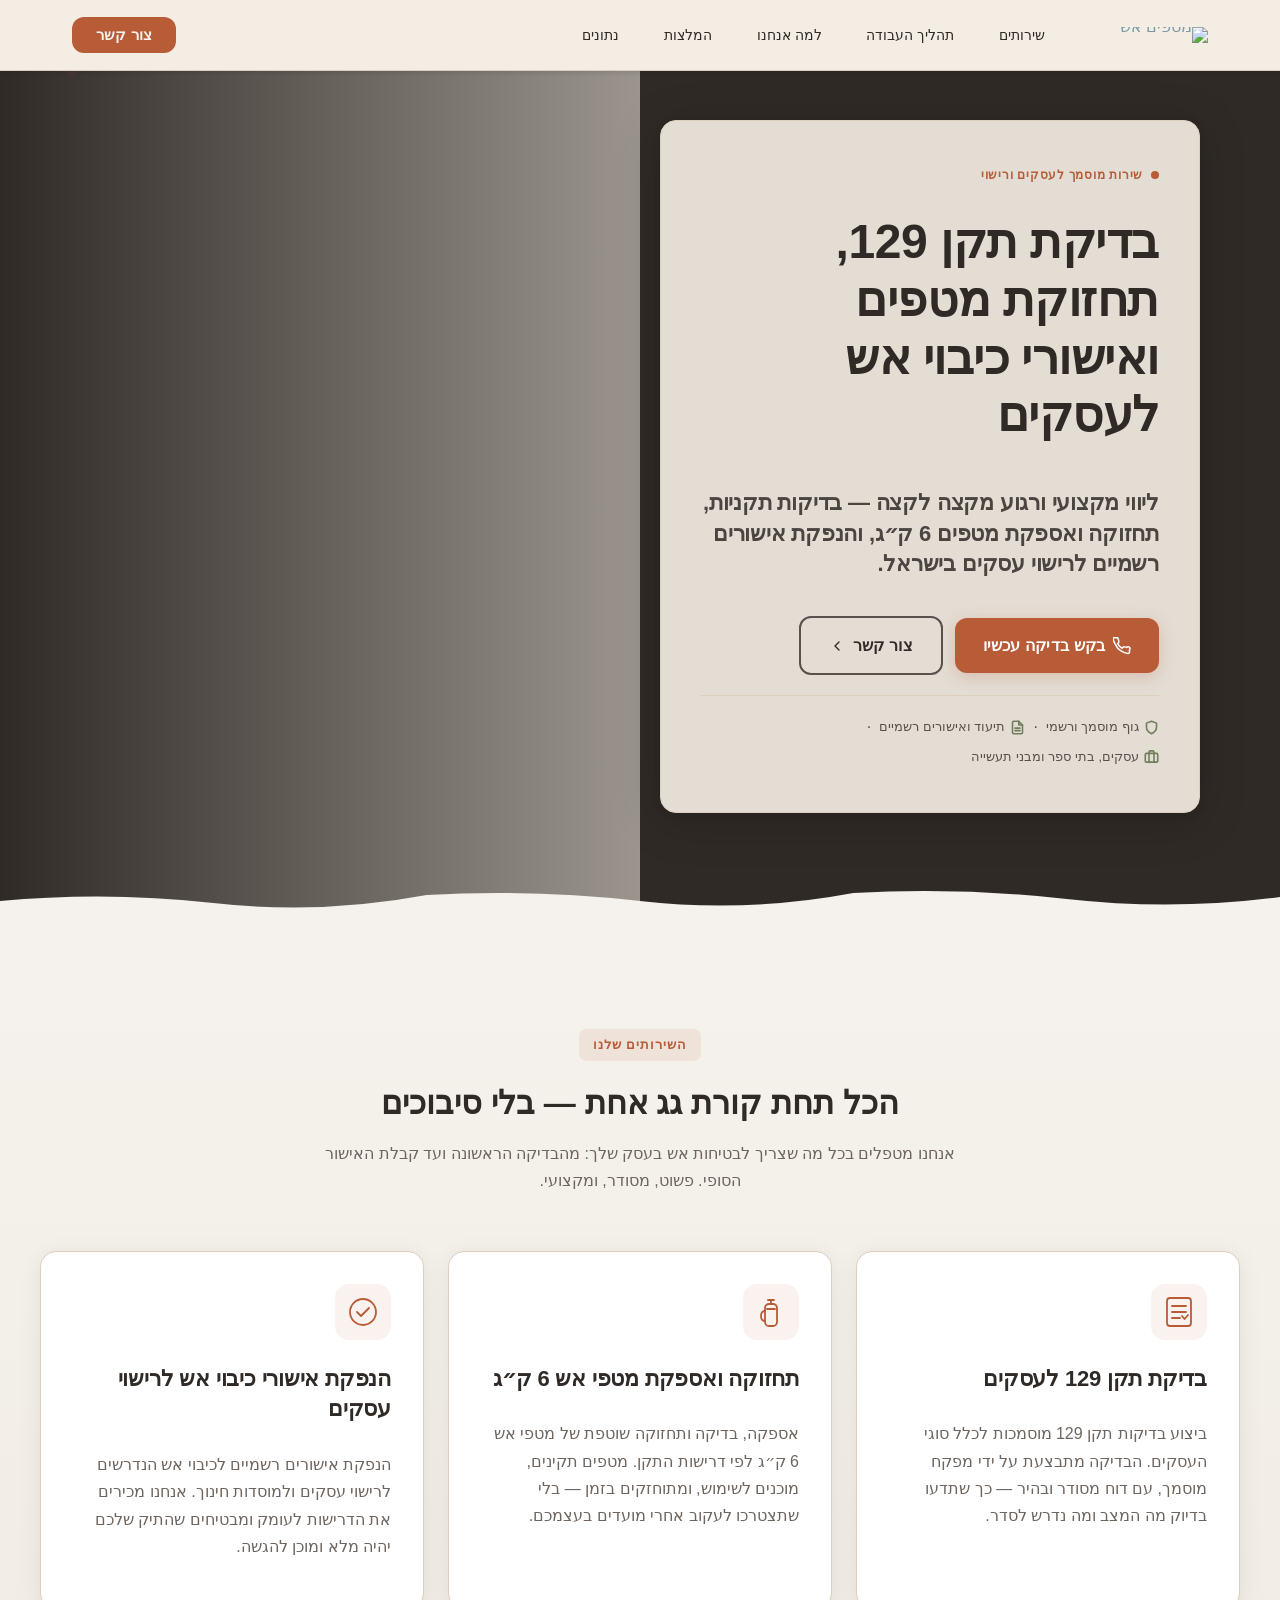
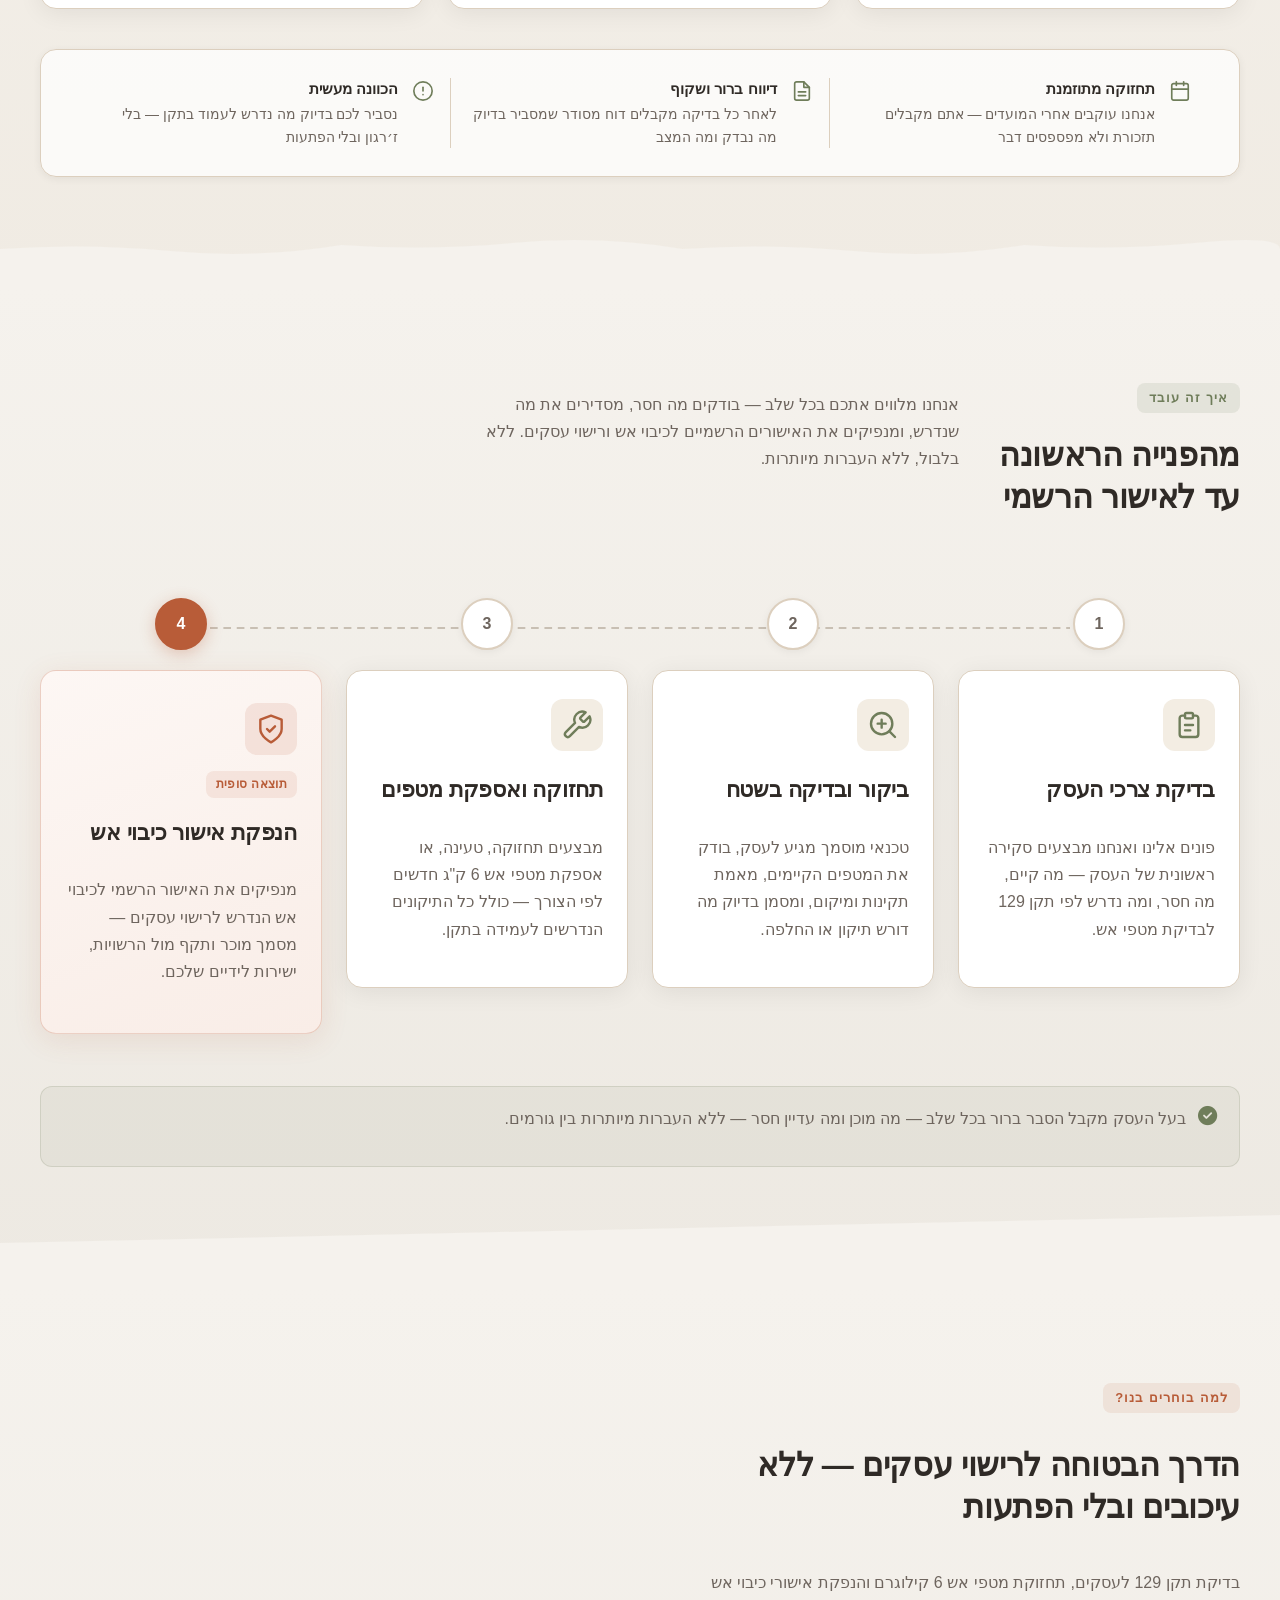
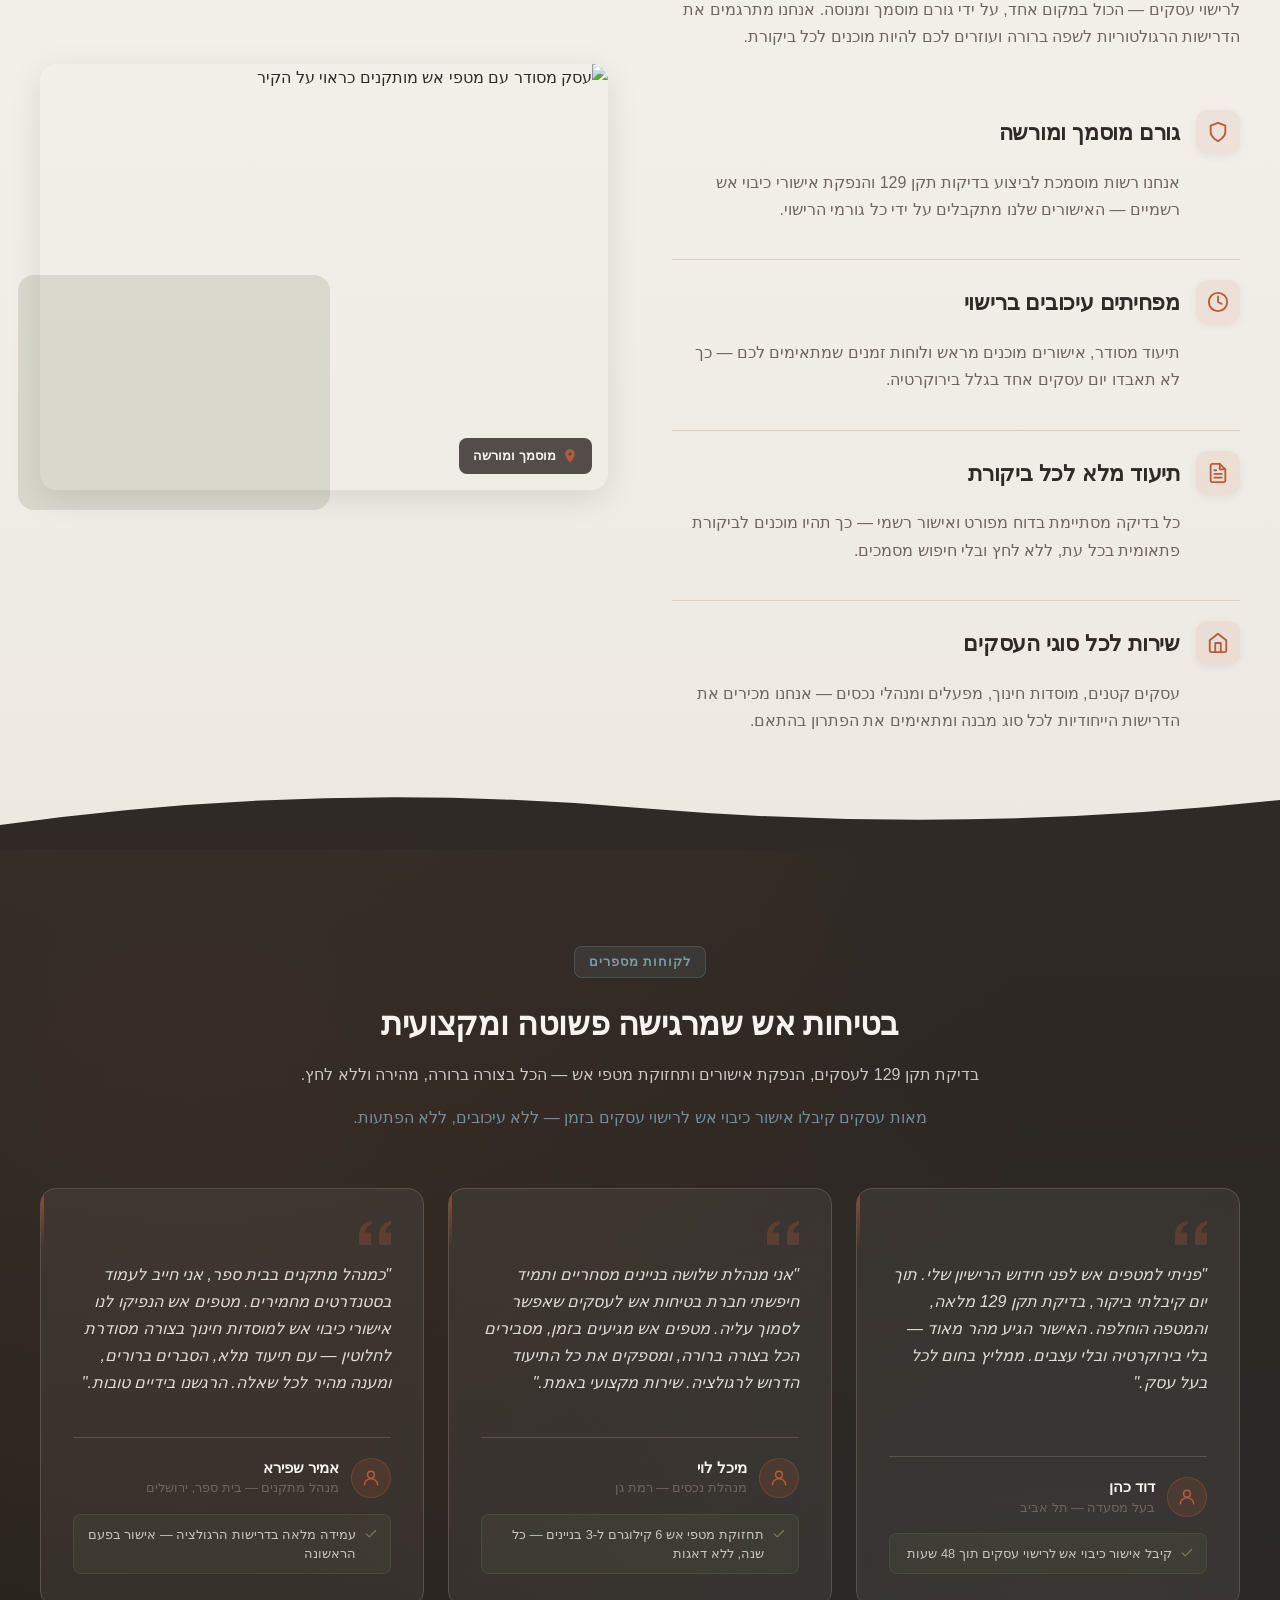
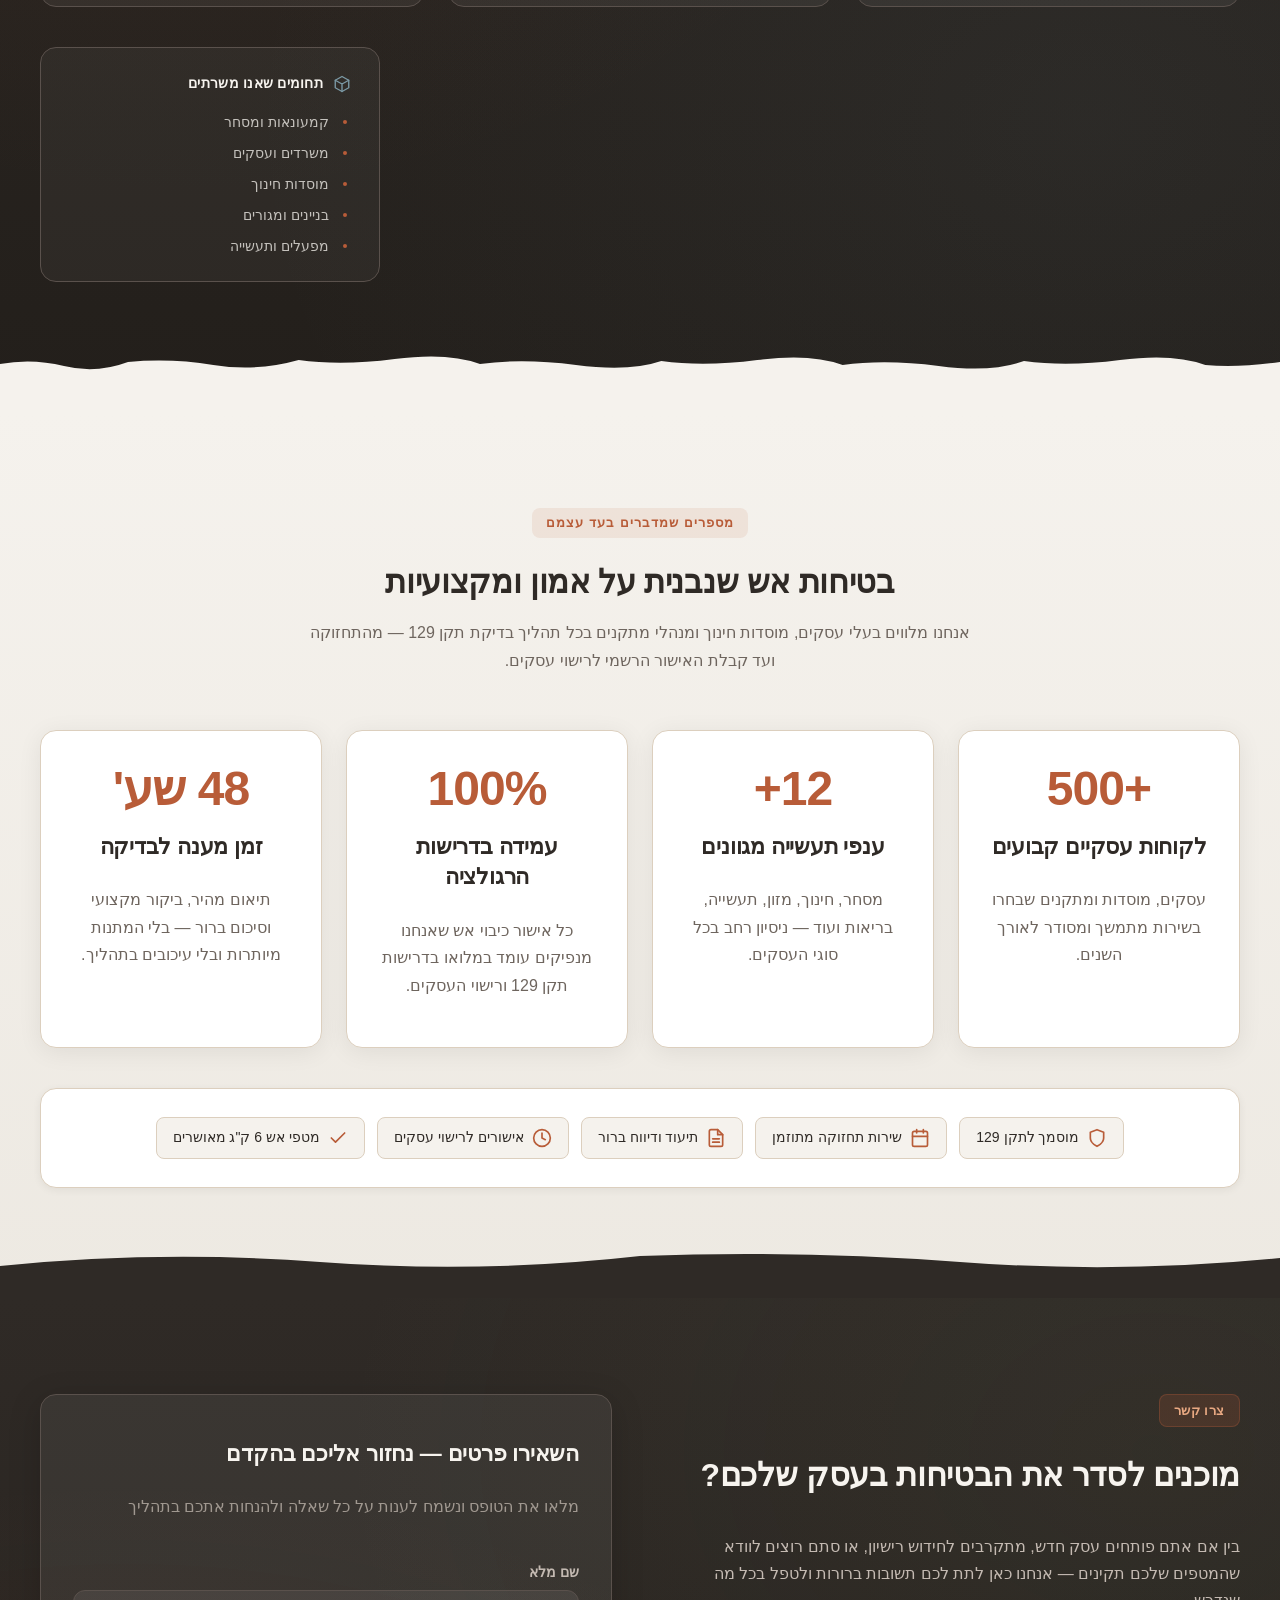
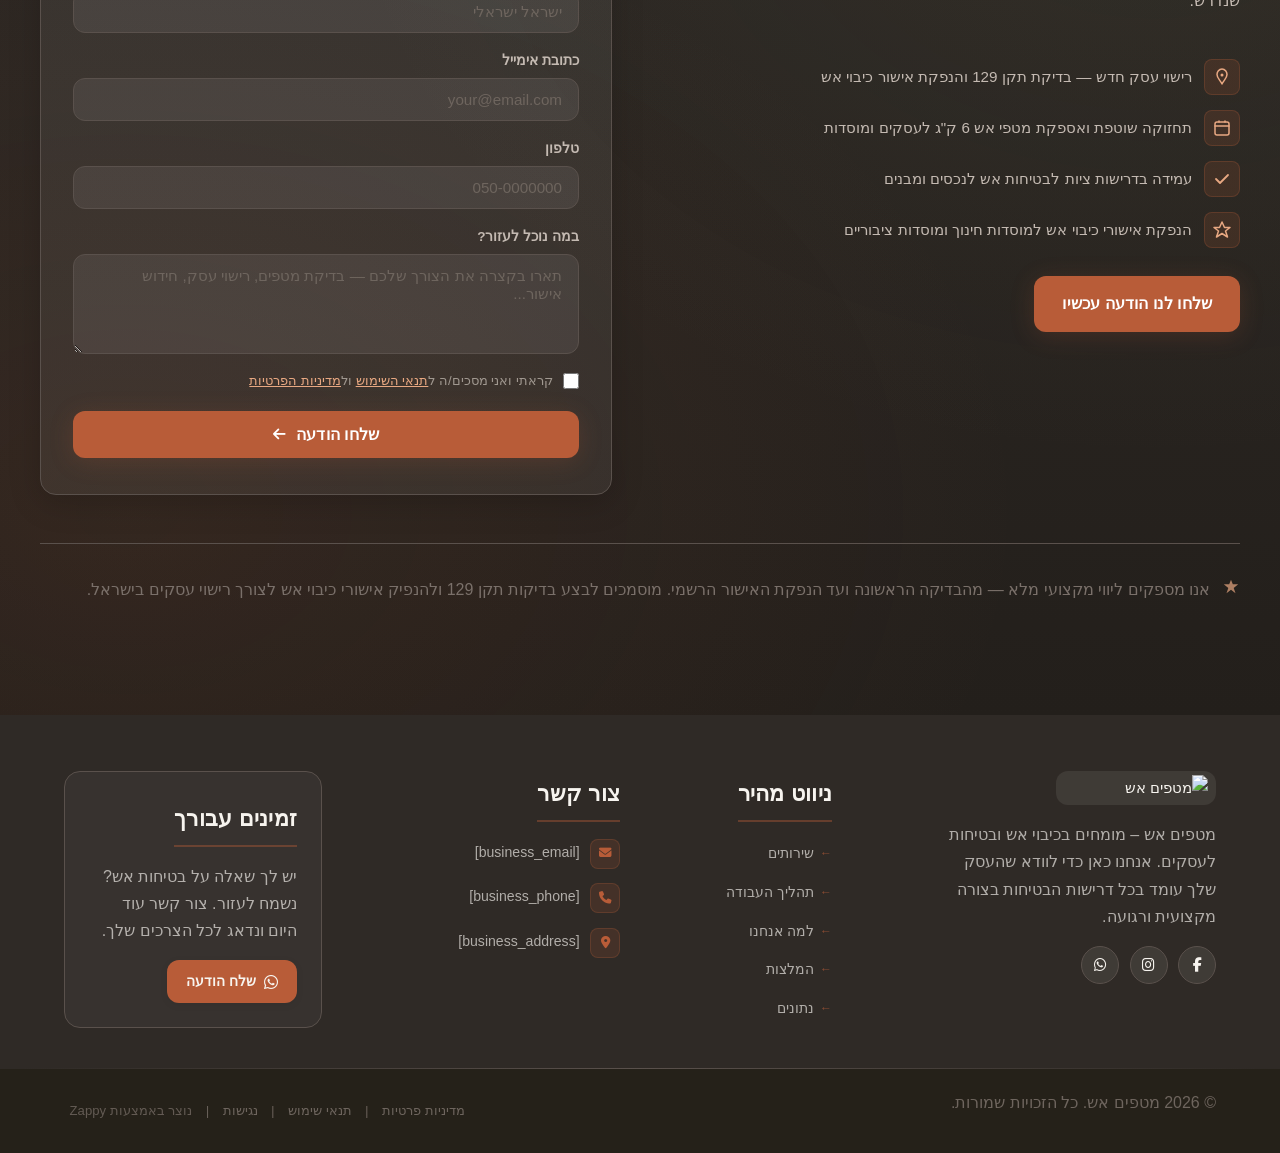
==== index.html @ ca14160c "Background sync: Progressive GitHub Sync" ====
<!DOCTYPE html>
<html lang="he" dir="rtl">
<head>
    <meta charset="UTF-8">
    <meta name="viewport" content="width=device-width, initial-scale=1.0">
    <meta name="robots" content="index, follow">
    <title>בדיקת תקן 129 לעסקים — מטפים אש</title>
    <meta name="description" content="A fire safety and extinguisher services business specializing in standard 129 inspections, maintenance and supply of 6kg fire extinguishers, and issuing officia">
    <meta name="keywords" content="בדיקת תקן 129 לעסקים, תחזוקת מטפי אש 6 קילוגרם, אישור כיבוי אש לרישוי עסקים, הנפקת אישורי כיבוי אש למוסדות חינוך, מטפי אש">
    
    <!-- Favicons -->
    <link rel="icon" type="image/x-icon" href="/assets/favicon.ico">
    <link rel="icon" type="image/png" sizes="16x16" href="/assets/favicon-16x16.png">
    <link rel="icon" type="image/png" sizes="32x32" href="/assets/favicon-32x32.png">
    <link rel="icon" type="image/png" sizes="48x48" href="/assets/favicon-48x48.png">
    <link rel="icon" type="image/png" sizes="192x192" href="/assets/favicon-192x192.png">
    <link rel="icon" type="image/png" sizes="512x512" href="/assets/favicon-512x512.png">
    <link rel="apple-touch-icon" href="/assets/apple-touch-icon.png">
    <!-- Zappy Analytics -->
<script>
(function() {
  'use strict';
  
  // Configuration
  var config = {
    websiteId: 'e089c013-30c9-4a23-a83f-54e6679440f3',
    apiUrl: 'https://api.zappy5.com/api/analytics/track',
    sessionDuration: 30 * 60 * 1000, // 30 minutes
    visitorDuration: 30 * 24 * 60 * 60 * 1000, // 30 days
    trackPageViews: true,
    trackClicks: true,
    trackFormSubmissions: true
  };
  
  // Generate or retrieve persistent visitor ID (30 days)
  function getVisitorId() {
    var visitorKey = 'zappy_visitor_' + config.websiteId;
    var visitor = null;
    
    try {
      visitor = localStorage.getItem(visitorKey);
      if (visitor) {
        var visitorData = JSON.parse(visitor);
        var now = Date.now();
        
        // Check if visitor ID is still valid (30 days)
        if (now - visitorData.created < config.visitorDuration) {
          // Update last seen timestamp
          visitorData.lastSeen = now;
          localStorage.setItem(visitorKey, JSON.stringify(visitorData));
          return visitorData.id;
        }
      }
    } catch (e) {
      console.warn('Zappy Analytics: LocalStorage not available');
    }
    
    // Generate new visitor ID
    var newVisitorId = 'zv_' + Date.now() + '_' + Math.random().toString(36).substr(2, 9);
    
    try {
      localStorage.setItem(visitorKey, JSON.stringify({
        id: newVisitorId,
        created: Date.now(),
        lastSeen: Date.now()
      }));
    } catch (e) {
      // Continue without local storage
    }
    
    return newVisitorId;
  }
  
  // Generate or retrieve session ID (30 minutes)
  function getSessionId() {
    var sessionKey = 'zappy_session_' + config.websiteId;
    var session = null;
    
    try {
      session = sessionStorage.getItem(sessionKey);
      if (session) {
        var sessionData = JSON.parse(session);
        var now = Date.now();
        
        // Check if session is still valid
        if (now - sessionData.timestamp < config.sessionDuration) {
          // Update timestamp
          sessionData.timestamp = now;
          sessionStorage.setItem(sessionKey, JSON.stringify(sessionData));
          return sessionData.id;
        }
      }
    } catch (e) {
      console.warn('Zappy Analytics: SessionStorage not available');
    }
    
    // Generate new session ID
    var newSessionId = 'zs_' + Date.now() + '_' + Math.random().toString(36).substr(2, 9);
    
    try {
      sessionStorage.setItem(sessionKey, JSON.stringify({
        id: newSessionId,
        timestamp: Date.now()
      }));
    } catch (e) {
      // Continue without session storage
    }
    
    return newSessionId;
  }
  
  var visitorId = getVisitorId();
  var sessionId = getSessionId();
  
  // Track an event
  function trackEvent(eventType, data) {
    data = data || {};
    
    var eventData = {
      website_id: config.websiteId,
      event_type: eventType,
      page_path: window.location.pathname,
      referrer: document.referrer || 'direct',
      visitor_id: visitorId,
      session_id: sessionId,
      metadata: data
    };
    
    // Use sendBeacon if available (better for page unload events)
    if (navigator.sendBeacon) {
      var blob = new Blob([JSON.stringify(eventData)], { type: 'application/json' });
      navigator.sendBeacon(config.apiUrl, blob);
    } else {
      // Fallback to fetch
      fetch(config.apiUrl, {
        method: 'POST',
        headers: {
          'Content-Type': 'application/json'
        },
        body: JSON.stringify(eventData),
        keepalive: true
      }).catch(function(error) {
        console.warn('Zappy Analytics: Failed to track event', error);
      });
    }
  }
  
  // Track page view
  if (config.trackPageViews) {
    trackEvent('pageview', {
      title: document.title,
      url: window.location.href
    });
  }
  
  // Track clicks on important elements
  if (config.trackClicks) {
    document.addEventListener('click', function(e) {
      var target = e.target;
      
      // Track button clicks (counted as actions)
      if (target.tagName === 'BUTTON' || target.closest('button')) {
        var button = target.tagName === 'BUTTON' ? target : target.closest('button');
        trackEvent('click', {
          element: 'button',
          text: button.textContent.trim().substring(0, 100),
          id: button.id || null,
          class: button.className || null
        });
      }
      
      // Track link clicks (navigation - not counted as actions)
      else if (target.tagName === 'A' || target.closest('a')) {
        var link = target.tagName === 'A' ? target : target.closest('a');
        trackEvent('navigation', {
          element: 'link',
          text: link.textContent.trim().substring(0, 100),
          href: link.href,
          external: link.hostname !== window.location.hostname
        });
      }
    }, true);
  }
  
  // Track form submissions
  if (config.trackFormSubmissions) {
    document.addEventListener('submit', function(e) {
      var form = e.target;
      
      trackEvent('form_submit', {
        form_id: form.id || null,
        form_name: form.name || null,
        form_action: form.action || null,
        form_method: form.method || 'GET'
      });
    }, true);
  }
  
  // Track time on page (send on page unload)
  var pageLoadTime = Date.now();
  
  window.addEventListener('beforeunload', function() {
    var timeOnPage = Math.floor((Date.now() - pageLoadTime) / 1000); // in seconds
    
    trackEvent('page_unload', {
      time_on_page: timeOnPage,
      page_path: window.location.pathname
    });
  });
  
  // Expose tracking function globally for custom events
  window.zappyAnalytics = {
    track: trackEvent,
    getVisitorId: function() { return visitorId; },
    getSessionId: function() { return sessionId; }
  };
  
})();
</script>
<!-- End Zappy Analytics -->
    <meta property="og:title" content="בדיקת תקן 129 לעסקים — מטפים אש">
    <meta property="og:description" content="A fire safety and extinguisher services business specializing in standard 129 inspections, maintenance and supply of 6kg fire extinguishers, and issuing officia">
    <meta name="twitter:card" content="summary_large_image">
    <meta name="twitter:title" content="בדיקת תקן 129 לעסקים — מטפים אש">
    <meta name="twitter:description" content="A fire safety and extinguisher services business specializing in standard 129 inspections, maintenance and supply of 6kg fire extinguishers, and issuing officia">
    <meta property="og:type" content="website">
  <meta property="og:locale" content="he_IL">
  
  
  
  
  
  <link rel="stylesheet" href="https://cdnjs.cloudflare.com/ajax/libs/font-awesome/6.4.0/css/all.min.css">

    <!-- Favicons -->
    <link rel="icon" type="image/x-icon" href="/assets/favicon.ico">
    <link rel="icon" type="image/png" sizes="16x16" href="/assets/favicon-16x16.png">
    <link rel="icon" type="image/png" sizes="32x32" href="/assets/favicon-32x32.png">
    <link rel="icon" type="image/png" sizes="48x48" href="/assets/favicon-48x48.png">
    <link rel="icon" type="image/png" sizes="192x192" href="/assets/favicon-192x192.png">
    <link rel="icon" type="image/png" sizes="512x512" href="/assets/favicon-512x512.png">
    <link rel="apple-touch-icon" href="/assets/apple-touch-icon.png">
    <!-- Cookie Consent -->
    <link rel="stylesheet" href="https://cdn.jsdelivr.net/npm/vanilla-cookieconsent@3/dist/cookieconsent.css">
    <script src="https://cdn.jsdelivr.net/npm/vanilla-cookieconsent@3/dist/cookieconsent.umd.js"></script>
    <!-- Mickidum Accessibility Toolbar -->
    <script src="https://cdn.jsdelivr.net/gh/mickidum/acc_toolbar/acctoolbar/acctoolbar.min.js"></script>
    <link rel="stylesheet" href="/styles.css">

    <style id="zappy-dropdown-submenu-styles">
      /* ========== DESKTOP DROPDOWN SUBMENU STYLES ========== */
      /* Base styles for dropdown submenus - parent must be positioned */
      .nav-menu li:has(.sub-menu), nav li:has(.sub-menu), .navbar li:has(.sub-menu), #navMenu li:has(.sub-menu) { position: relative; }
      /* Submenu base - hidden by default */
      .nav-menu .sub-menu, nav .sub-menu, .navbar .sub-menu, #navMenu .sub-menu { display: block !important; position: absolute !important; top: 100%; left: 0; min-width: 220px; background: white; border-radius: 8px; box-shadow: 0 8px 25px rgba(0,0,0,0.15); padding: 8px 0; opacity: 0; visibility: hidden; transform: translateY(10px); transition: all 0.3s ease; z-index: 1000; list-style: none; pointer-events: none; }
      /* CRITICAL: Desktop hover styles to show dropdown */
      .nav-menu li:hover > .sub-menu, nav li:hover > .sub-menu, .navbar li:hover > .sub-menu, #navMenu li:hover > .sub-menu { opacity: 1 !important; visibility: visible !important; transform: translateY(0) !important; pointer-events: auto !important; }
      /* Submenu item styling */
      .sub-menu li { list-style: none; margin: 0; padding: 0; }
      .sub-menu a { display: block !important; padding: 10px 16px !important; color: var(--text-dark, #333) !important; font-weight: 500; text-decoration: none; white-space: nowrap; transition: background-color 0.2s; }
      .sub-menu .zappy-nav-child > a { padding-left: 28px !important; font-size: 0.9em !important; opacity: 0.85 !important; }
      [dir="rtl"] .sub-menu .zappy-nav-child > a, html[lang="he"] .sub-menu .zappy-nav-child > a, html[lang="ar"] .sub-menu .zappy-nav-child > a { padding-left: 10px !important; padding-right: 28px !important; }
      .sub-menu .zappy-nav-parent > a { font-weight: 600 !important; }
      .sub-menu a:hover { background-color: #f5f5f5; }
      /* RTL (Hebrew/Arabic) dropdown positioning */
      [dir="rtl"] .nav-menu .sub-menu, [dir="rtl"] nav .sub-menu, [dir="rtl"] .navbar .sub-menu, html[lang="he"] .nav-menu .sub-menu, html[lang="he"] nav .sub-menu, html[lang="he"] .navbar .sub-menu, html[lang="ar"] .nav-menu .sub-menu, html[lang="ar"] nav .sub-menu, html[lang="ar"] .navbar .sub-menu { left: auto !important; right: 0 !important; }
      /* Hide empty dropdown menus (exclude catalog sub-menus that use <a> children instead of <li>) */
      .sub-menu:empty, .sub-menu:not(:has(li:not(.zappy-hidden-menu-item))):not(:has(> a)), .sub-menu:not(:has(li)):not(:has(> a)) { display: none !important; opacity: 0 !important; visibility: hidden !important; pointer-events: none !important; }
      /* Desktop: show submenu on Menu Group hover */
      li:has(.menu-group-title):hover > .sub-menu { opacity: 1 !important; visibility: visible !important; transform: translateY(0) !important; pointer-events: auto !important; }
      /* Menu Group title styling */
      .nav-menu > li > .menu-group-title, #navMenu > li > .menu-group-title { display: inline-block; padding: 0.5rem 1rem; cursor: default; user-select: none; }
      
      /* ========== MOBILE SUBMENU STYLES ========== */
      @media (max-width: 768px) {
        .nav-menu .sub-menu, nav .sub-menu, .navbar .sub-menu, #navMenu .sub-menu { position: static !important; transform: none !important; box-shadow: none !important; background: transparent !important; max-height: 0; overflow: hidden; opacity: 0; visibility: hidden; transition: max-height 0.3s ease, opacity 0.3s ease; padding: 0 !important; border-radius: 0 !important; }
        .navbar .sub-menu.mobile-expanded, .nav-menu .sub-menu.mobile-expanded, #navMenu .sub-menu.mobile-expanded { max-height: none !important; overflow-y: visible !important; opacity: 1 !important; visibility: visible !important; padding: 8px 0 8px 16px !important; }
        [dir="rtl"] .sub-menu.mobile-expanded, html[lang="he"] .sub-menu.mobile-expanded { padding: 8px 16px 8px 0 !important; }
        /* Disable hover behavior on mobile */
        .nav-menu li:hover > .sub-menu, nav li:hover > .sub-menu, .navbar li:hover > .sub-menu, #navMenu li:hover > .sub-menu { opacity: 0; visibility: hidden; pointer-events: none; }
        .nav-menu li > .sub-menu.mobile-expanded, nav li > .sub-menu.mobile-expanded, .navbar li > .sub-menu.mobile-expanded, #navMenu li > .sub-menu.mobile-expanded { opacity: 1 !important; visibility: visible !important; pointer-events: auto !important; }
        .nav-menu li:has(.sub-menu), nav li:has(.sub-menu), .navbar li:has(.sub-menu), #navMenu li:has(.sub-menu) { display: flex !important; flex-wrap: wrap !important; align-items: center !important; position: relative !important; min-height: 44px !important; }
        .nav-menu li:has(.sub-menu) > a, nav li:has(.sub-menu) > a, .navbar li:has(.sub-menu) > a, #navMenu li:has(.sub-menu) > a { flex: 1 !important; min-width: 0 !important; }
        .nav-menu li:has(.sub-menu) > .menu-group-title, nav li:has(.sub-menu) > .menu-group-title, .navbar li:has(.sub-menu) > .menu-group-title, #navMenu li:has(.sub-menu) > .menu-group-title { flex: 1 !important; min-width: 0 !important; padding: 0 !important; line-height: inherit !important; }
        .nav-menu li:has(.sub-menu) > .sub-menu, nav li:has(.sub-menu) > .sub-menu, .navbar li:has(.sub-menu) > .sub-menu, #navMenu li:has(.sub-menu) > .sub-menu { flex-basis: 100% !important; width: 100% !important; }
        .nav-menu li:has(.sub-menu) > a [class*="chevron"], .nav-menu li:has(.sub-menu) > a [class*="arrow"], .nav-menu li:has(.sub-menu) > a .fa-chevron-down, .nav-menu li:has(.sub-menu) > a .fa-angle-down, nav li:has(.sub-menu) > a [class*="chevron"], nav li:has(.sub-menu) > a [class*="arrow"], #navMenu li:has(.sub-menu) > a [class*="chevron"], #navMenu li:has(.sub-menu) > a [class*="arrow"] { display: none !important; visibility: hidden !important; }
        .mobile-submenu-toggle { display: flex !important; align-items: center !important; justify-content: center !important; width: 44px !important; height: auto !important; background: transparent !important; border: none !important; cursor: pointer !important; color: var(--text-dark) !important; position: static !important; flex-shrink: 0 !important; align-self: stretch !important; z-index: 2 !important; padding: 0 !important; margin: 0 !important; }
        .mobile-submenu-toggle::after { content: '' !important; width: 0 !important; height: 0 !important; border-left: 6px solid transparent !important; border-right: 6px solid transparent !important; border-top: 7px solid currentColor !important; transition: transform 0.3s ease !important; }
        .mobile-submenu-toggle.expanded::after { transform: rotate(180deg) !important; }
        .sub-menu a { padding: 10px 0 !important; display: block !important; color: var(--text-dark) !important; white-space: normal !important; }
        .sub-menu .zappy-nav-child > a { padding-left: 28px !important; font-size: 0.9em !important; opacity: 0.85 !important; }
        [dir="rtl"] .sub-menu .zappy-nav-child > a, html[lang="he"] .sub-menu .zappy-nav-child > a, html[lang="ar"] .sub-menu .zappy-nav-child > a { padding-left: 0 !important; padding-right: 28px !important; }
        .sub-menu .zappy-nav-parent > a { font-weight: 600 !important; }
        .nav-menu.active, #navMenu.active { max-width: 100vw !important; overflow-x: hidden !important; box-sizing: border-box !important; }
        .navbar .sub-menu li a, nav.navbar .sub-menu li a, .zappy-products-dropdown .sub-menu a { color: var(--text-dark) !important; }
      }
      @media (min-width: 769px) { .mobile-submenu-toggle { display: none !important; } }
    </style>

    <style id="mobile-lang-menu-deployed-css">
    @media (max-width: 768px) {
      .lang-switcher,
      .nav-cta-container .lang-switcher,
      .nav-container .lang-switcher,
      .navbar .lang-switcher,
      .navbar .nav-cta-container .lang-switcher,
      .nav-icons-left .lang-switcher,
      .nav-ecommerce-icons .lang-switcher { display: none !important; }
      .mobile-lang-menu { width: 100%; border-top: 1px solid rgba(128,128,128,0.2); padding: 8px 0 0 0; margin-top: 8px; }
      .mobile-lang-toggle { display: flex !important; align-items: center; justify-content: space-between; width: 100%; padding: 12px 16px; background: none; border: none; cursor: pointer; font-size: 15px; color: inherit; font-family: inherit; }
      .mobile-lang-toggle::after { content: ''; display: inline-block; width: 8px; height: 8px; border-right: 2px solid currentColor; border-bottom: 2px solid currentColor; transform: rotate(45deg); transition: transform 0.3s ease; margin-left: 8px; }
      .mobile-lang-toggle.expanded::after { transform: rotate(-135deg); }
      .mobile-lang-options { max-height: 0; overflow: hidden; transition: max-height 0.3s ease; }
      .mobile-lang-options.expanded { max-height: 300px; }
      .mobile-lang-option { display: flex !important; align-items: center; gap: 10px; padding: 10px 24px; text-decoration: none; color: inherit; font-size: 14px; font-family: inherit; }
      .mobile-lang-option:hover { background: rgba(128,128,128,0.1); }
      .mobile-lang-option.active { font-weight: 600; opacity: 0.7; pointer-events: none; }
      .mobile-lang-option img { width: 20px; height: 20px; border-radius: 50%; }
    }
    @media (min-width: 769px) {
      .mobile-lang-menu { display: none !important; }
    }
    </style>

    <style id="zappy-widget-visibility">
      #mic-access-tool-general-button, .mic-access-tool-general-button,
      #mic-init-access-tool .mic-access-tool-general-button, #mic-init-access-tool #mic-access-tool-general-button,
      ._access-icon, #mic-access-tool-box, .mic-access-tool-box,
      #mic-init-access-tool #mic-access-tool-box, div[id*="mic-access-tool-box"], ._access-menu {
        display: none !important; visibility: hidden !important; opacity: 0 !important; pointer-events: none !important;
      }
    </style>
</head>
<body>

  <nav class="navbar" dir="rtl">
  <button class="mobile-toggle" id="mobileToggle" aria-label="Menu">
    <svg class="hamburger-icon" width="24" height="24" viewBox="0 0 24 24" fill="none">
      <path d="M3 12h18M3 6h18M3 18h18" stroke="currentColor" stroke-width="2" stroke-linecap="round"></path>
    </svg>
    <svg class="close-icon" width="24" height="24" viewBox="0 0 24 24" fill="none" style="display: none;">
      <path d="M18 6L6 18M6 6l12 12" stroke="currentColor" stroke-width="2" stroke-linecap="round"></path>
    </svg>
  </button>

  <button class="phone-header-btn" data-phone="[business_phone]" aria-label="Call">
    <svg width="20" height="20" viewBox="0 0 24 24" fill="currentColor">
      <path d="M22 16.92v3a2 2 0 0 1-2.18 2 19.79 19.79 0 0 1-8.63-3.07 19.5 19.5 0 0 1-6-6 19.79 19.79 0 0 1-3.07-8.67A2 2 0 0 1 4.11 2h3a2 2 0 0 1 2 1.72 12.84 12.84 0 0 0 .7 2.81 2 2 0 0 1-.45 2.11L8.09 9.91a16 16 0 0 0 6 6l1.27-1.27a2 2 0 0 1 2.11-.45 12.84 12.84 0 0 0 2.81.7A2 2 0 0 1 22 16.92z"></path>
    </svg>
  </button>

  <div class="nav-container">
    <div class="nav-right-group"><div class="nav-brand">
      <a href="/" class="logo-link">
        <img src="/assets/logo.webp" alt="מטפים אש" class="logo">
      </a>
    </div><ul class="nav-menu" id="navMenu"><li><a href="#services">שירותים</a></li><li><a href="#process">תהליך העבודה</a></li><li><a href="#value-proposition">למה אנחנו</a></li><li><a href="#testimonials">המלצות</a></li><li><a href="#stats">נתונים</a></li></ul></div>

    

    <div class="nav-cta-container">
      <a href="#contact" class="nav-cta-btn">צור קשר</a>
    </div>
  </div>
</nav>
<script>

// Navbar Mobile Menu Toggle and Contrast Fix
(function() {
  // Use 'load' event instead of 'DOMContentLoaded' to ensure we run AFTER all other scripts
  window.addEventListener('load', function() {
    
    // FIX MOBILE BUTTON CONTRAST
    // Detect navbar background color and apply contrasting color to mobile buttons
    const navbar = document.querySelector('.navbar, nav, header');
    if (!navbar) {
      console.log('[Navbar] Navbar element not found');
      return;
    }
    
    // DECLARE VARIABLES EARLY to avoid Temporal Dead Zone errors
    // These are used in multiple places below
    let mobileToggle = document.getElementById('mobileToggle') ||
                       document.querySelector('.mobile-toggle') ||
                       document.querySelector('.hamburger') ||
                       document.querySelector('.hamburger-menu') ||
                       document.querySelector('.menu-toggle') ||
                       document.querySelector('.burger-menu') ||
                       document.querySelector('[aria-label="Menu"]') ||
                       document.querySelector('[aria-label="תפריט"]');
    
    const phoneBtn = document.querySelector('.phone-header-btn');
    
    const computedStyle = window.getComputedStyle(navbar);
    let bgColor = computedStyle.backgroundColor;
    
    console.log('[Navbar] Initial navbar background:', bgColor);
    
    // Check if background is transparent or rgba with 0 alpha
    const isTransparent = bgColor === 'transparent' || 
                         bgColor === 'rgba(0, 0, 0, 0)' ||
                         (bgColor.startsWith('rgba') && bgColor.includes(', 0)'));
    
    if (isTransparent) {
      // Check for background-image or gradient
      const bgImage = computedStyle.backgroundImage;
      if (bgImage && bgImage !== 'none') {
        console.log('[Navbar] Navbar has background image/gradient, using dark text');
        bgColor = 'rgb(240, 240, 240)'; // Assume light background
      } else {
        // Transparent navbar - check body background
        const bodyBg = window.getComputedStyle(document.body).backgroundColor;
        console.log('[Navbar] Navbar transparent, using body background:', bodyBg);
        bgColor = bodyBg;
      }
    }
    
    // Calculate luminance to determine if background is light or dark
    const rgb = bgColor.match(/\d+/g);
    if (rgb && rgb.length >= 3) {
      const r = parseInt(rgb[0]);
      const g = parseInt(rgb[1]);
      const b = parseInt(rgb[2]);
      const luminance = (0.299 * r + 0.587 * g + 0.114 * b) / 255;
      
      // Mobile button colors are set by Claude's AI-generated CSS (same as .nav-menu a)
      // No dynamic color overrides needed - colors come from the generated navbar CSS
      console.log('[Navbar] Mobile button colors preserved from Claude CSS (luminance:', luminance.toFixed(2) + ')');
      
      // FIX ICON SIZES - Ensure SVGs are properly sized and visible
      // INJECT CRITICAL CSS TO OVERRIDE ANY CONFLICTING RULES
      const criticalCSS = document.createElement('style');
      criticalCSS.id = 'zappy-mobile-nav-fix';
      const htmlLang = document.documentElement.lang || 'en';
      const htmlDir = document.documentElement.dir || 'ltr';
      // Check both dir attribute AND lang for RTL detection
      // dir="rtl" is the most reliable indicator
      const isRTL = htmlDir === 'rtl' || htmlLang === 'he' || htmlLang === 'ar';
      
      criticalCSS.textContent = `
        /* Hide mobile buttons on desktop, show only on mobile */
        @media (min-width: 769px) {
          .mobile-toggle,
          .phone-header-btn {
            display: none !important;
          }
        }
        
        /* Show and position mobile buttons correctly on mobile */
        @media (max-width: 768px) {
          .mobile-toggle,
          .phone-header-btn {
            position: absolute !important;
            top: 50% !important;
            transform: translateY(-50%) !important;
            z-index: 1001 !important;
            display: flex !important;
            align-items: center !important;
            justify-content: center !important;
            width: 36px !important;
            height: 36px !important;
            border-radius: 50% !important;
            border: none !important;
            cursor: pointer !important;
            padding: 6px !important;
            background: none !important;
            color: var(--nav-text, var(--text-dark)) !important;
          }
          
          /* LTR positioning (default): hamburger LEFT, phone RIGHT */
          html:not([dir="rtl"]):not([lang="he"]):not([lang="ar"]) .mobile-toggle,
          html[dir="ltr"] .mobile-toggle {
            left: 12px !important;
            right: auto !important;
          }
          html:not([dir="rtl"]):not([lang="he"]):not([lang="ar"]) .phone-header-btn,
          html[dir="ltr"] .phone-header-btn {
            right: 12px !important;
            left: auto !important;
          }
          
          /* RTL positioning: hamburger RIGHT, phone LEFT */
          html[dir="rtl"] .mobile-toggle,
          html[lang="he"] .mobile-toggle,
          html[lang="ar"] .mobile-toggle {
            right: 12px !important;
            left: auto !important;
          }
          html[dir="rtl"] .phone-header-btn,
          html[lang="he"] .phone-header-btn,
          html[lang="ar"] .phone-header-btn {
            left: 12px !important;
            right: auto !important;
          }
          
          /* CRITICAL: Ensure nav-container has min-height on mobile */
          /* All children are positioned absolutely/fixed on mobile, so height:auto collapses to 0 */
          .nav-container {
            min-height: 70px !important;
            position: relative !important;
          }
          
          /* Ensure SVG icons are properly sized and inherit color */
          .mobile-toggle svg,
          .phone-header-btn svg {
            width: 24px !important;
            height: 24px !important;
            /* Don't force display - let JavaScript control hamburger/close toggle */
          }
          
          /* Reset nav-cta-container on mobile - remove desktop box-shadow/padding */
          /* that creates a visible ghost box when CTA button is hidden */
          .nav-cta-container {
            box-shadow: none !important;
            padding: 0 !important;
          }
          
          /* Hide nav-cta-container entirely on mobile when there's no lang-switcher */
          /* (only the CTA button is inside, and it's hidden on mobile) */
          .nav-cta-container:not(:has(.lang-switcher)) {
            display: none !important;
          }
          
          /* CRITICAL: Prevent hero image fade gradient from bleeding over headline text */
          /* The .image-fade-gradient has bottom: -30px (extends below parent) */
          /* On mobile stacked layout, this overlaps the h1 text below the image */
          .hero-image-column {
            overflow: hidden !important;
          }
          .image-fade-gradient {
            bottom: 0 !important;
          }
          
          /* Hide desktop language switcher on mobile - hamburger menu handles it */
          /* High specificity to override stored CSS */
          .lang-switcher,
          .nav-cta-container .lang-switcher,
          .nav-container .lang-switcher,
          .navbar .lang-switcher,
          .navbar .nav-cta-container .lang-switcher {
            display: none !important;
          }
        }
      `;
      
      // Remove existing fix if present and inject new one
      const existing = document.getElementById('zappy-mobile-nav-fix');
      if (existing) existing.remove();
      document.head.appendChild(criticalCSS);
      
      console.log('[Navbar] Critical CSS injected for mobile nav positioning');
      
      // ONLY apply inline positioning styles on mobile viewport
      // On desktop, the CSS handles hiding these buttons with display: none
      // Inline styles were breaking desktop layout by overriding CSS
      const isMobileViewport = window.innerWidth <= 768;
      
      if (mobileToggle) {
        // Icon sizing applies to all viewports for consistency
        const hamburgerIcon = mobileToggle.querySelector('.hamburger-icon');
        const closeIcon = mobileToggle.querySelector('.close-icon');
        
        if (hamburgerIcon) {
          hamburgerIcon.style.setProperty('width', '24px', 'important');
          hamburgerIcon.style.setProperty('height', '24px', 'important');
          hamburgerIcon.style.setProperty('display', 'block', 'important'); // Show hamburger by default
        }
        if (closeIcon) {
          closeIcon.style.setProperty('width', '24px', 'important');
          closeIcon.style.setProperty('height', '24px', 'important');
          closeIcon.style.setProperty('display', 'none', 'important'); // Hide close icon by default
        }
        
        // ONLY set positioning inline styles on mobile
        if (isMobileViewport) {
          mobileToggle.style.setProperty('position', 'absolute', 'important');
          mobileToggle.style.setProperty('top', '50%', 'important');
          mobileToggle.style.setProperty('transform', 'translateY(-50%)', 'important');
          mobileToggle.style.setProperty('z-index', '1001', 'important');
          
          // Clear any inline left/right so CSS can take over based on html[dir]
          mobileToggle.style.removeProperty('left');
          mobileToggle.style.removeProperty('right');
          
          console.log('[Navbar] Mobile toggle positioning applied (mobile viewport)');
        } else {
          // On desktop, clear any positioning styles to let CSS handle it
          mobileToggle.style.removeProperty('position');
          mobileToggle.style.removeProperty('top');
          mobileToggle.style.removeProperty('transform');
          mobileToggle.style.removeProperty('z-index');
          mobileToggle.style.removeProperty('left');
          mobileToggle.style.removeProperty('right');
          console.log('[Navbar] Desktop viewport - cleared mobile toggle inline positioning');
        }
      }
      
      if (phoneBtn) {
        // Icon sizing applies to all viewports
        const phoneIcon = phoneBtn.querySelector('svg');
        if (phoneIcon) {
          phoneIcon.style.width = '24px';
          phoneIcon.style.height = '24px';
          phoneIcon.setAttribute('width', '24');
          phoneIcon.setAttribute('height', '24');
        }
        
        // ONLY set positioning inline styles on mobile
        if (isMobileViewport) {
          phoneBtn.style.setProperty('position', 'absolute', 'important');
          phoneBtn.style.setProperty('top', '50%', 'important');
          phoneBtn.style.setProperty('transform', 'translateY(-50%)', 'important');
          phoneBtn.style.setProperty('z-index', '1001', 'important');
          
          // Clear any inline left/right so CSS can take over based on html[dir]
          phoneBtn.style.removeProperty('left');
          phoneBtn.style.removeProperty('right');
          
          console.log('[Navbar] Phone button positioning applied (mobile viewport)');
        } else {
          // On desktop, clear any positioning styles to let CSS handle it
          phoneBtn.style.removeProperty('position');
          phoneBtn.style.removeProperty('top');
          phoneBtn.style.removeProperty('transform');
          phoneBtn.style.removeProperty('z-index');
          phoneBtn.style.removeProperty('left');
          phoneBtn.style.removeProperty('right');
          console.log('[Navbar] Desktop viewport - cleared phone button inline positioning');
        }
      }
    } else {
      console.log('[Navbar] Could not parse background color:', bgColor);
    }
    
    // MOBILE MENU TOGGLE
    // Re-query in case DOM changed (mobileToggle already declared at top of function)
    mobileToggle = document.getElementById('mobileToggle') ||
                   document.querySelector('.mobile-toggle') ||
                   document.querySelector('.hamburger') ||
                   document.querySelector('.hamburger-menu') ||
                   document.querySelector('.menu-toggle') ||
                   document.querySelector('.burger-menu') ||
                   document.querySelector('[aria-label="Menu"]') ||
                   document.querySelector('[aria-label="תפריט"]');
    
    // EXPANDED SEARCH: Find nav menu by ID or class
    const navMenu = document.getElementById('navMenu') ||
                  document.querySelector('.nav-menu') ||
                  document.querySelector('.nav-links') ||
                  document.querySelector('nav ul:not(.submenu)');
    
    if (!mobileToggle || !navMenu) {
      console.log('[Navbar] Mobile toggle or menu not found:', { toggle: !!mobileToggle, menu: !!navMenu });
      return;
    }
    
    // Ensure navMenu has ID for CSS targeting
    if (!navMenu.id) {
      navMenu.id = 'navMenu';
    }
    
    console.log('[Navbar] Initializing mobile menu...');
    
    // Remove any existing event listeners by cloning the button
    const newToggle = mobileToggle.cloneNode(true);
    mobileToggle.parentNode.replaceChild(newToggle, mobileToggle);
    
    // Toggle menu on button click - use newToggle now
    newToggle.addEventListener('click', function(e) {
      e.preventDefault();
      e.stopPropagation();
      
      const hamburgerIcon = this.querySelector('.hamburger-icon');
      const closeIcon = this.querySelector('.close-icon');
      const isActive = navMenu.classList.contains('active');
      
      if (isActive) {
        // Close menu
        navMenu.classList.remove('active');
        if (hamburgerIcon) hamburgerIcon.style.setProperty('display', 'block', 'important');
        if (closeIcon) closeIcon.style.setProperty('display', 'none', 'important');
        document.body.style.overflow = '';
        console.log('[Navbar] Menu closed');
      } else {
        // Open menu
        navMenu.classList.add('active');
        if (hamburgerIcon) hamburgerIcon.style.setProperty('display', 'none', 'important');
        if (closeIcon) closeIcon.style.setProperty('display', 'block', 'important');
        document.body.style.overflow = 'hidden';
        console.log('[Navbar] Menu opened');
      }
    });
    
    // Close menu when clicking nav links (but NOT dropdown toggles)
    const navLinks = navMenu.querySelectorAll('a');
    navLinks.forEach(function(link) {
      link.addEventListener('click', function() {
        // Don't close if it's a dropdown child (unless it's a real navigation link)
        if (this.getAttribute('href') === '#') return;
        
        const hamburgerIcon = newToggle.querySelector('.hamburger-icon');
        const closeIcon = newToggle.querySelector('.close-icon');
        
        navMenu.classList.remove('active');
        if (hamburgerIcon) hamburgerIcon.style.setProperty('display', 'block', 'important');
        if (closeIcon) closeIcon.style.setProperty('display', 'none', 'important');
        document.body.style.overflow = '';
        console.log('[Navbar] Menu closed (link clicked)');
      });
    });
    
    // DROPDOWN MENU TOGGLE (for mobile and touch devices)
    var dropdownToggles = navMenu.querySelectorAll('.dropdown-toggle');
    dropdownToggles.forEach(function(toggle) {
      toggle.addEventListener('click', function(e) {
        e.preventDefault();
        e.stopPropagation();
        var parent = this.closest('.nav-dropdown');
        if (!parent) return;
        
        // Close other open dropdowns at the same level
        var siblings = parent.parentNode.querySelectorAll('.nav-dropdown.open');
        siblings.forEach(function(sib) {
          if (sib !== parent) sib.classList.remove('open');
        });
        
        parent.classList.toggle('open');
        console.log('[Navbar] Dropdown toggled:', parent.classList.contains('open') ? 'open' : 'closed');
      });
    });
    
    // Close dropdowns when clicking outside
    document.addEventListener('click', function(e) {
      if (!e.target.closest('.nav-dropdown')) {
        var openDropdowns = document.querySelectorAll('.nav-dropdown.open');
        openDropdowns.forEach(function(dd) { dd.classList.remove('open'); });
      }
    });
    
    console.log('[Navbar] Dropdown handlers initialized for ' + dropdownToggles.length + ' dropdowns');
    
    // Phone button functionality (phoneBtn already declared at top of function)
    if (phoneBtn) {
      phoneBtn.addEventListener('click', function() {
        // Get phone number from placeholder in page or use default
        const phoneLinks = document.querySelectorAll('a[href^="tel:"]');
        const phoneNumber = phoneLinks.length > 0 
          ? phoneLinks[0].getAttribute('href').replace('tel:', '')
          : '[business_phone]';
        
        window.location.href = 'tel:' + phoneNumber;
        console.log('[Navbar] Phone button clicked');
      });
    }
    
    console.log('[Navbar] Mobile menu initialized successfully');
    
    // === WHATSAPP BUTTON VISIBILITY FIX ===
    // Ensure WhatsApp floating button is hidden on desktop and visible on mobile
    // IMPORTANT: Only target the floating button by its class, NOT generic wa.me links
    const handleWhatsAppVisibility = function() {
      const whatsappBtn = document.querySelector('.whatsapp-float');
      if (whatsappBtn) {
        const isDesktop = window.innerWidth >= 769;
        if (isDesktop) {
          whatsappBtn.style.setProperty('display', 'none', 'important');
          whatsappBtn.style.setProperty('visibility', 'hidden', 'important');
          whatsappBtn.style.setProperty('opacity', '0', 'important');
          whatsappBtn.style.setProperty('pointer-events', 'none', 'important');
          console.log('[WhatsApp] Button hidden on desktop');
        } else {
          whatsappBtn.style.removeProperty('display');
          whatsappBtn.style.removeProperty('visibility');
          whatsappBtn.style.removeProperty('opacity');
          whatsappBtn.style.removeProperty('pointer-events');
          console.log('[WhatsApp] Button visible on mobile');
        }
      }
    };
    
    // Run on load
    handleWhatsAppVisibility();
    
    // Run on resize with debouncing
    let resizeTimer;
    window.addEventListener('resize', function() {
      clearTimeout(resizeTimer);
      resizeTimer = setTimeout(handleWhatsAppVisibility, 100);
    });
  });
})();

</script>
  
  <main>
    <section id="hero" class="index-hero-section" data-layout-spec="בית-hero" dir="rtl" data-hero-type="fullscreen-scrim">
  <!-- Background Image Layer -->
  <div class="index-hero-bg">
    <img data-hero-bg="true" data-placeholder="index-hero-image-1" data-context="A professional fire safety technician in a clean, well-lit Israeli business interior (like a small office or shop), wearing a professional uniform, standing near a red 6kg fire extinguisher mounted on a wall. The technician is speaking calmly and professionally with a business owner. The setting is organized, warm, and reassuring — not dramatic or emergency-like. Natural light, earthy tones, modern interior. Realistic photography style." width="1200" height="700" src="/assets/site-index-hero-image-1.webp" alt="טכנאי כיבוי אש מקצועי מדבר עם בעל עסק ליד מטפה אש 6 ק&quot;ג">
  </div>

  <!-- Scrim Overlay -->
  <div class="index-hero-scrim" aria-hidden="true"></div>

  <!-- Warm Beige Decorative Tint -->
  <div class="index-hero-warm-tint" aria-hidden="true"></div>

  <!-- Flame Brand Icon Decoration -->
  <div class="index-hero-flame-decor" aria-hidden="true">
    <svg data-no-icon-edit="true" aria-hidden="true" width="48" height="60" viewBox="0 0 48 60" fill="none" xmlns="http://www.w3.org/2000/svg">
      <path d="M24 2C24 2 36 14 36 26C36 32 32 36 28 37C30 30 26 24 22 20C22 28 18 32 16 38C12 35 10 30 10 26C10 14 24 2 24 2Z" fill="#B85C38" opacity="0.18"></path>
      <path d="M24 18C24 18 31 26 31 34C31 40 27 44 24 44C21 44 17 40 17 34C17 26 24 18 24 18Z" fill="#B85C38" opacity="0.12"></path>
    </svg>
  </div>

  <!-- Content Container -->
  <div class="index-hero-container">
    <!-- Frosted Card Overlay -->
    <div class="index-hero-card">
      <!-- Small label -->
      <div class="index-hero-label">
        <span class="index-hero-label-dot" aria-hidden="true"></span>
        שירות מוסמך לעסקים ורישוי
      </div>

      <!-- H1 Headline -->
      <h1 class="index-hero-h1">בדיקת תקן 129, תחזוקת מטפים<br>ואישורי כיבוי אש לעסקים</h1>

      <!-- H3 Subtitle -->
      <h3 class="index-hero-h3">ליווי מקצועי ורגוע מקצה לקצה — בדיקות תקניות, תחזוקה ואספקת מטפים 6 ק״ג, והנפקת אישורים רשמיים לרישוי עסקים בישראל.</h3>

      <!-- CTA Buttons -->
      <div class="index-hero-ctas">
        <a href="#contact" class="index-hero-btn-primary">
          <svg data-element-type="icon" data-icon-type="svg" width="18" height="18" viewBox="0 0 24 24" fill="none" stroke="currentColor" stroke-width="2" stroke-linecap="round" stroke-linejoin="round" aria-hidden="true"><path d="M22 16.92v3a2 2 0 01-2.18 2 19.79 19.79 0 01-8.63-3.07A19.5 19.5 0 013.07 9.81a19.79 19.79 0 01-3.07-8.63A2 2 0 012 .92h3a2 2 0 012 1.72c.127.96.361 1.903.7 2.81a2 2 0 01-.45 2.11L6.09 8.91a16 16 0 006 6l1.27-1.27a2 2 0 012.11-.45c.907.339 1.85.573 2.81.7A2 2 0 0122 16.92z"></path></svg>
          בקש בדיקה עכשיו
        </a>
        <a href="#contact" class="index-hero-btn-secondary">
          צור קשר
          <svg data-element-type="icon" data-icon-type="svg" width="16" height="16" viewBox="0 0 24 24" fill="none" stroke="currentColor" stroke-width="2" stroke-linecap="round" stroke-linejoin="round" aria-hidden="true"><polyline points="15 18 9 12 15 6"></polyline></svg>
        </a>
      </div>

      <!-- Divider -->
      <div class="index-hero-card-divider" aria-hidden="true"></div>

      <!-- Reassurance Row -->
      <div class="index-hero-trust">
        <span class="index-hero-trust-item">
          <svg data-element-type="icon" data-icon-type="svg" width="15" height="15" viewBox="0 0 24 24" fill="none" stroke="currentColor" stroke-width="2.5" stroke-linecap="round" stroke-linejoin="round" aria-hidden="true"><path d="M12 22s8-4 8-10V5l-8-3-8 3v7c0 6 8 10 8 10z"></path></svg>
          גוף מוסמך ורשמי
        </span>
        <span class="index-hero-trust-dot" aria-hidden="true">·</span>
        <span class="index-hero-trust-item">
          <svg data-element-type="icon" data-icon-type="svg" width="15" height="15" viewBox="0 0 24 24" fill="none" stroke="currentColor" stroke-width="2.5" stroke-linecap="round" stroke-linejoin="round" aria-hidden="true"><path d="M14 2H6a2 2 0 00-2 2v16a2 2 0 002 2h12a2 2 0 002-2V8z"></path><polyline points="14 2 14 8 20 8"></polyline><line x1="16" y1="13" x2="8" y2="13"></line><line x1="16" y1="17" x2="8" y2="17"></line></svg>
          תיעוד ואישורים רשמיים
        </span>
        <span class="index-hero-trust-dot" aria-hidden="true">·</span>
        <span class="index-hero-trust-item">
          <svg data-element-type="icon" data-icon-type="svg" width="15" height="15" viewBox="0 0 24 24" fill="none" stroke="currentColor" stroke-width="2.5" stroke-linecap="round" stroke-linejoin="round" aria-hidden="true"><rect x="2" y="7" width="20" height="14" rx="2" ry="2"></rect><path d="M16 21V5a2 2 0 00-2-2h-4a2 2 0 00-2 2v16"></path></svg>
          עסקים, בתי ספר ומבני תעשייה
        </span>
      </div>
    </div>
  </div>

  <!-- Bottom Divider: soft wave transitioning to next light section -->
  <div class="index-hero-divider-wrapper">
    <svg data-no-icon-edit="true" aria-hidden="true" viewBox="0 0 1200 80" preserveAspectRatio="none" xmlns="http://www.w3.org/2000/svg">
      <path d="M0,80 L0,48 Q100,38 200,50 T400,42 Q500,36 600,48 T800,40 Q900,34 1000,46 T1200,44 L1200,80 Z" fill="#F5F2ED"></path>
    </svg>
  </div>
</section>

<section id="services" class="index-services-section" data-layout-spec="בית-services" dir="rtl">
  <div class="index-services-container">

    <!-- Intro Block -->
    <div class="index-services-intro">
      <span class="index-services-eyebrow">השירותים שלנו</span>
      <h2 class="index-services-title">הכל תחת קורת גג אחת — בלי סיבוכים</h2>
      <p class="index-services-subtitle">אנחנו מטפלים בכל מה שצריך לבטיחות אש בעסק שלך: מהבדיקה הראשונה ועד קבלת האישור הסופי. פשוט, מסודר, ומקצועי.</p>
    </div>

    <!-- Services Grid -->
    <div class="index-services-grid">

      <!-- Card 1: תקן 129 -->
      <article class="index-services-card">
        <div class="index-services-icon-wrap">
          <svg data-element-type="icon" data-icon-type="svg" xmlns="http://www.w3.org/2000/svg" width="36" height="36" viewBox="0 0 36 36" fill="none" stroke="currentColor" stroke-width="1.8" stroke-linecap="round" stroke-linejoin="round" aria-hidden="true">
            <rect x="6" y="4" width="24" height="28" rx="3"></rect>
            <line x1="11" y1="12" x2="25" y2="12"></line>
            <line x1="11" y1="18" x2="25" y2="18"></line>
            <line x1="11" y1="24" x2="19" y2="24"></line>
            <polyline points="21 22 23.5 25 27 21"></polyline>
          </svg>
        </div>
        <div class="index-services-card-body">
          <h3 class="index-services-card-title">בדיקת תקן 129 לעסקים</h3>
          <p class="index-services-card-text">ביצוע בדיקות תקן 129 מוסמכות לכלל סוגי העסקים. הבדיקה מתבצעת על ידי מפקח מוסמך, עם דוח מסודר ובהיר — כך שתדעו בדיוק מה המצב ומה נדרש לסדר.</p>
        </div>
      </article>

      <!-- Card 2: מטפי אש -->
      <article class="index-services-card">
        <div class="index-services-icon-wrap">
          <svg data-element-type="icon" data-icon-type="svg" xmlns="http://www.w3.org/2000/svg" width="36" height="36" viewBox="0 0 36 36" fill="none" stroke="currentColor" stroke-width="1.8" stroke-linecap="round" stroke-linejoin="round" aria-hidden="true">
            <rect x="12" y="10" width="12" height="22" rx="4"></rect>
            <line x1="18" y1="6" x2="18" y2="10"></line>
            <line x1="15" y1="6" x2="21" y2="6"></line>
            <path d="M12 17 Q8 17 8 22 Q8 27 12 27"></path>
            <line x1="14" y1="15" x2="22" y2="15"></line>
          </svg>
        </div>
        <div class="index-services-card-body">
          <h3 class="index-services-card-title">תחזוקה ואספקת מטפי אש 6 ק״ג</h3>
          <p class="index-services-card-text">אספקה, בדיקה ותחזוקה שוטפת של מטפי אש 6 ק״ג לפי דרישות התקן. מטפים תקינים, מוכנים לשימוש, ומתוחזקים בזמן — בלי שתצטרכו לעקוב אחרי מועדים בעצמכם.</p>
        </div>
      </article>

      <!-- Card 3: אישורים ורישוי -->
      <article class="index-services-card">
        <div class="index-services-icon-wrap">
          <svg data-element-type="icon" data-icon-type="svg" xmlns="http://www.w3.org/2000/svg" width="36" height="36" viewBox="0 0 36 36" fill="none" stroke="currentColor" stroke-width="1.8" stroke-linecap="round" stroke-linejoin="round" aria-hidden="true">
            <circle cx="18" cy="18" r="13"></circle>
            <polyline points="12 18 16 22 24 14"></polyline>
          </svg>
        </div>
        <div class="index-services-card-body">
          <h3 class="index-services-card-title">הנפקת אישורי כיבוי אש לרישוי עסקים</h3>
          <p class="index-services-card-text">הנפקת אישורים רשמיים לכיבוי אש הנדרשים לרישוי עסקים ולמוסדות חינוך. אנחנו מכירים את הדרישות לעומק ומבטיחים שהתיק שלכם יהיה מלא ומוכן להגשה.</p>
        </div>
      </article>

    </div>
    <!-- End Services Grid -->

    <!-- Reassurance Strip -->
    <div class="index-services-strip">
      <div class="index-services-strip-item">
        <span class="index-services-strip-icon" aria-hidden="true">
          <svg data-element-type="icon" data-icon-type="svg" xmlns="http://www.w3.org/2000/svg" width="22" height="22" viewBox="0 0 24 24" fill="none" stroke="currentColor" stroke-width="1.8" stroke-linecap="round" stroke-linejoin="round">
            <rect x="3" y="4" width="18" height="18" rx="2"></rect>
            <line x1="16" y1="2" x2="16" y2="6"></line>
            <line x1="8" y1="2" x2="8" y2="6"></line>
            <line x1="3" y1="10" x2="21" y2="10"></line>
          </svg>
        </span>
        <div class="index-services-strip-text">
          <strong>תחזוקה מתוזמנת</strong>
          <span>אנחנו עוקבים אחרי המועדים — אתם מקבלים תזכורת ולא מפספסים דבר</span>
        </div>
      </div>
      <div class="index-services-strip-divider" aria-hidden="true"></div>
      <div class="index-services-strip-item">
        <span class="index-services-strip-icon" aria-hidden="true">
          <svg data-element-type="icon" data-icon-type="svg" xmlns="http://www.w3.org/2000/svg" width="22" height="22" viewBox="0 0 24 24" fill="none" stroke="currentColor" stroke-width="1.8" stroke-linecap="round" stroke-linejoin="round">
            <path d="M14 2H6a2 2 0 0 0-2 2v16a2 2 0 0 0 2 2h12a2 2 0 0 0 2-2V8z"></path>
            <polyline points="14 2 14 8 20 8"></polyline>
            <line x1="16" y1="13" x2="8" y2="13"></line>
            <line x1="16" y1="17" x2="8" y2="17"></line>
          </svg>
        </span>
        <div class="index-services-strip-text">
          <strong>דיווח ברור ושקוף</strong>
          <span>לאחר כל בדיקה מקבלים דוח מסודר שמסביר בדיוק מה נבדק ומה המצב</span>
        </div>
      </div>
      <div class="index-services-strip-divider" aria-hidden="true"></div>
      <div class="index-services-strip-item">
        <span class="index-services-strip-icon" aria-hidden="true">
          <svg data-element-type="icon" data-icon-type="svg" xmlns="http://www.w3.org/2000/svg" width="22" height="22" viewBox="0 0 24 24" fill="none" stroke="currentColor" stroke-width="1.8" stroke-linecap="round" stroke-linejoin="round">
            <circle cx="12" cy="12" r="10"></circle>
            <line x1="12" y1="8" x2="12" y2="12"></line>
            <line x1="12" y1="16" x2="12.01" y2="16"></line>
          </svg>
        </span>
        <div class="index-services-strip-text">
          <strong>הכוונה מעשית</strong>
          <span>נסביר לכם בדיוק מה נדרש לעמוד בתקן — בלי ז׳רגון ובלי הפתעות</span>
        </div>
      </div>
    </div>
    <!-- End Reassurance Strip -->

  </div>

  <!-- Bottom Section Divider -->
  <div class="index-services-divider-wrapper">
    <svg data-no-icon-edit="true" aria-hidden="true" viewBox="0 0 1200 70" preserveAspectRatio="none" xmlns="http://www.w3.org/2000/svg">
      <path d="M0,70 L0,32 Q80,26 160,34 T320,28 Q400,34 480,26 T640,32 Q720,26 800,34 T960,28 Q1040,34 1120,26 T1200,32 L1200,70 Z" fill="#F5F2ED"></path>
    </svg>
  </div>

</section>

<section id="process" class="index-process-section" data-layout-spec="בית-process" dir="rtl">
  <div class="index-process-container">

    <!-- Intro Header Row -->
    <div class="index-process-header">
      <div class="index-process-intro">
        <span class="index-process-label">איך זה עובד</span>
        <h2 class="index-process-title">מהפנייה הראשונה<br>עד לאישור הרשמי</h2>
      </div>
      <div class="index-process-desc">
        <p>אנחנו מלווים אתכם בכל שלב — בודקים מה חסר, מסדירים את מה שנדרש, ומנפיקים את האישורים הרשמיים לכיבוי אש ורישוי עסקים. ללא בלבול, ללא העברות מיותרות.</p>
      </div>
    </div>

    <!-- Timeline -->
    <div class="index-process-timeline">

      <!-- Connector line (desktop) -->
      <div class="index-process-connector" aria-hidden="true">
        <svg data-no-icon-edit="true" aria-hidden="true" viewBox="0 0 900 4" preserveAspectRatio="none" xmlns="http://www.w3.org/2000/svg">
          <line x1="0" y1="2" x2="900" y2="2" stroke="#C8BFB3" stroke-width="2" stroke-dasharray="8 6"></line>
        </svg>
      </div>

      <!-- Step 1 -->
      <article class="index-process-step">
        <div class="index-process-marker">
          <span class="index-process-step-num">1</span>
        </div>
        <div class="index-process-card">
          <div class="index-process-icon-wrap">
            <svg data-element-type="icon" data-icon-type="svg" xmlns="http://www.w3.org/2000/svg" viewBox="0 0 24 24" fill="none" stroke="currentColor" stroke-width="1.8" stroke-linecap="round" stroke-linejoin="round" width="32" height="32" aria-hidden="true">
              <path d="M9 5H7a2 2 0 0 0-2 2v12a2 2 0 0 0 2 2h10a2 2 0 0 0 2-2V7a2 2 0 0 0-2-2h-2"></path>
              <rect x="9" y="3" width="6" height="4" rx="1"></rect>
              <path d="M9 12h6M9 16h4"></path>
            </svg>
          </div>
          <h3 class="index-process-step-title">בדיקת צרכי העסק</h3>
          <p class="index-process-step-text">פונים אלינו ואנחנו מבצעים סקירה ראשונית של העסק — מה קיים, מה חסר, ומה נדרש לפי תקן 129 לבדיקת מטפי אש.</p>
        </div>
      </article>

      <!-- Step 2 -->
      <article class="index-process-step">
        <div class="index-process-marker">
          <span class="index-process-step-num">2</span>
        </div>
        <div class="index-process-card">
          <div class="index-process-icon-wrap">
            <svg data-element-type="icon" data-icon-type="svg" xmlns="http://www.w3.org/2000/svg" viewBox="0 0 24 24" fill="none" stroke="currentColor" stroke-width="1.8" stroke-linecap="round" stroke-linejoin="round" width="32" height="32" aria-hidden="true">
              <circle cx="11" cy="11" r="8"></circle>
              <path d="m21 21-4.35-4.35"></path>
              <path d="M11 8v6M8 11h6"></path>
            </svg>
          </div>
          <h3 class="index-process-step-title">ביקור ובדיקה בשטח</h3>
          <p class="index-process-step-text">טכנאי מוסמך מגיע לעסק, בודק את המטפים הקיימים, מאמת תקינות ומיקום, ומסמן בדיוק מה דורש תיקון או החלפה.</p>
        </div>
      </article>

      <!-- Step 3 -->
      <article class="index-process-step">
        <div class="index-process-marker">
          <span class="index-process-step-num">3</span>
        </div>
        <div class="index-process-card">
          <div class="index-process-icon-wrap">
            <svg data-element-type="icon" data-icon-type="svg" xmlns="http://www.w3.org/2000/svg" viewBox="0 0 24 24" fill="none" stroke="currentColor" stroke-width="1.8" stroke-linecap="round" stroke-linejoin="round" width="32" height="32" aria-hidden="true">
              <path d="M14.7 6.3a1 1 0 0 0 0 1.4l1.6 1.6a1 1 0 0 0 1.4 0l3.77-3.77a6 6 0 0 1-7.94 7.94l-6.91 6.91a2.12 2.12 0 0 1-3-3l6.91-6.91a6 6 0 0 1 7.94-7.94l-3.76 3.76z"></path>
            </svg>
          </div>
          <h3 class="index-process-step-title">תחזוקה ואספקת מטפים</h3>
          <p class="index-process-step-text">מבצעים תחזוקה, טעינה, או אספקת מטפי אש 6 ק"ג חדשים לפי הצורך — כולל כל התיקונים הנדרשים לעמידה בתקן.</p>
        </div>
      </article>

      <!-- Step 4 — Highlighted Certificate Step -->
      <article class="index-process-step index-process-step--highlight">
        <div class="index-process-marker index-process-marker--accent">
          <span class="index-process-step-num">4</span>
        </div>
        <div class="index-process-card index-process-card--highlight">
          <div class="index-process-icon-wrap index-process-icon-wrap--accent">
            <svg data-element-type="icon" data-icon-type="svg" xmlns="http://www.w3.org/2000/svg" viewBox="0 0 24 24" fill="none" stroke="currentColor" stroke-width="1.8" stroke-linecap="round" stroke-linejoin="round" width="32" height="32" aria-hidden="true">
              <path d="M12 22s8-4 8-10V5l-8-3-8 3v7c0 6 8 10 8 10z"></path>
              <path d="m9 12 2 2 4-4"></path>
            </svg>
          </div>
          <span class="index-process-badge">תוצאה סופית</span>
          <h3 class="index-process-step-title">הנפקת אישור כיבוי אש</h3>
          <p class="index-process-step-text">מנפיקים את האישור הרשמי לכיבוי אש הנדרש לרישוי עסקים — מסמך מוכר ותקף מול הרשויות, ישירות לידיים שלכם.</p>
        </div>
      </article>

    </div>
    <!-- End Timeline -->

    <!-- Reassurance note -->
    <div class="index-process-note">
      <i class="fa-solid fa-circle-check" aria-hidden="true"></i>
      <p>בעל העסק מקבל הסבר ברור בכל שלב — מה מוכן ומה עדיין חסר — ללא העברות מיותרות בין גורמים.</p>
    </div>

  </div>

  <!-- Bottom diagonal divider -->
  <div class="index-process-divider-wrapper">
    <svg data-no-icon-edit="true" aria-hidden="true" viewBox="0 0 1440 72" preserveAspectRatio="none" xmlns="http://www.w3.org/2000/svg">
      <path d="M0,72 L0,28 L1440,0 L1440,72 Z" fill="#F5F2ED"></path>
    </svg>
  </div>

</section>

<section id="value-proposition" class="index-value-proposition-section" data-layout-spec="בית-value-proposition" dir="rtl">
  <div class="ivp-container">
    <div class="ivp-grid">

      <!-- Content Column (START = RIGHT in RTL) -->
      <div class="ivp-content-col">
        <span class="ivp-eyebrow">למה בוחרים בנו?</span>
        <h2 class="ivp-heading">הדרך הבטוחה לרישוי עסקים — ללא עיכובים ובלי הפתעות</h2>
        <p class="ivp-intro">בדיקת תקן 129 לעסקים, תחזוקת מטפי אש 6 קילוגרם והנפקת אישורי כיבוי אש לרישוי עסקים — הכול במקום אחד, על ידי גורם מוסמך ומנוסה. אנחנו מתרגמים את הדרישות הרגולטוריות לשפה ברורה ועוזרים לכם להיות מוכנים לכל ביקורת.</p>

        <ul class="ivp-benefits-list">
          <li class="ivp-benefit-row">
            <div class="ivp-icon-badge">
              <svg data-element-type="icon" data-icon-type="svg" width="22" height="22" viewBox="0 0 24 24" fill="none" stroke="currentColor" stroke-width="2" stroke-linecap="round" stroke-linejoin="round" aria-hidden="true"><path d="M12 22s8-4 8-10V5l-8-3-8 3v7c0 6 8 10 8 10z"></path></svg>
            </div>
            <div class="ivp-benefit-content">
              <h3 class="ivp-benefit-title">גורם מוסמך ומורשה</h3>
              <p class="ivp-benefit-text">אנחנו רשות מוסמכת לביצוע בדיקות תקן 129 והנפקת אישורי כיבוי אש רשמיים — האישורים שלנו מתקבלים על ידי כל גורמי הרישוי.</p>
            </div>
          </li>

          <li class="ivp-benefit-row">
            <div class="ivp-icon-badge">
              <svg data-element-type="icon" data-icon-type="svg" width="22" height="22" viewBox="0 0 24 24" fill="none" stroke="currentColor" stroke-width="2" stroke-linecap="round" stroke-linejoin="round" aria-hidden="true"><circle cx="12" cy="12" r="10"></circle><polyline points="12 6 12 12 16 14"></polyline></svg>
            </div>
            <div class="ivp-benefit-content">
              <h3 class="ivp-benefit-title">מפחיתים עיכובים ברישוי</h3>
              <p class="ivp-benefit-text">תיעוד מסודר, אישורים מוכנים מראש ולוחות זמנים שמתאימים לכם — כך לא תאבדו יום עסקים אחד בגלל בירוקרטיה.</p>
            </div>
          </li>

          <li class="ivp-benefit-row">
            <div class="ivp-icon-badge">
              <svg data-element-type="icon" data-icon-type="svg" width="22" height="22" viewBox="0 0 24 24" fill="none" stroke="currentColor" stroke-width="2" stroke-linecap="round" stroke-linejoin="round" aria-hidden="true"><path d="M14 2H6a2 2 0 0 0-2 2v16a2 2 0 0 0 2 2h12a2 2 0 0 0 2-2V8z"></path><polyline points="14 2 14 8 20 8"></polyline><line x1="16" y1="13" x2="8" y2="13"></line><line x1="16" y1="17" x2="8" y2="17"></line><polyline points="10 9 9 9 8 9"></polyline></svg>
            </div>
            <div class="ivp-benefit-content">
              <h3 class="ivp-benefit-title">תיעוד מלא לכל ביקורת</h3>
              <p class="ivp-benefit-text">כל בדיקה מסתיימת בדוח מפורט ואישור רשמי — כך תהיו מוכנים לביקורת פתאומית בכל עת, ללא לחץ ובלי חיפוש מסמכים.</p>
            </div>
          </li>

          <li class="ivp-benefit-row">
            <div class="ivp-icon-badge">
              <svg data-element-type="icon" data-icon-type="svg" width="22" height="22" viewBox="0 0 24 24" fill="none" stroke="currentColor" stroke-width="2" stroke-linecap="round" stroke-linejoin="round" aria-hidden="true"><path d="M3 9l9-7 9 7v11a2 2 0 0 1-2 2H5a2 2 0 0 1-2-2z"></path><polyline points="9 22 9 12 15 12 15 22"></polyline></svg>
            </div>
            <div class="ivp-benefit-content">
              <h3 class="ivp-benefit-title">שירות לכל סוגי העסקים</h3>
              <p class="ivp-benefit-text">עסקים קטנים, מוסדות חינוך, מפעלים ומנהלי נכסים — אנחנו מכירים את הדרישות הייחודיות לכל סוג מבנה ומתאימים את הפתרון בהתאם.</p>
            </div>
          </li>
        </ul>
      </div>

      <!-- Imagery Column (END = LEFT in RTL) -->
      <div class="ivp-image-col">
        <div class="ivp-image-stack">
          <div class="ivp-main-photo-card">
            <img data-placeholder="index-value-proposition-image-1" data-context="A neat, orderly business interior — perhaps a small office or commercial space — with properly mounted red 6kg fire extinguishers clearly visible on the wall. The environment looks professional, organized and human: warm lighting, clean walls, tidy shelving. The scene conveys safety compliance done right, calm and reassuring rather than industrial or alarming. Earthy tones and natural light." width="560" height="420" src="/assets/site-index-value-proposition-image-1.webp" alt="עסק מסודר עם מטפי אש מותקנים כראוי על הקיר">
            <div class="ivp-photo-badge">
              <svg data-element-type="icon" data-icon-type="svg" width="16" height="16" viewBox="0 0 24 24" fill="currentColor" stroke="none" aria-hidden="true"><path d="M12 2C8.13 2 5 5.13 5 9c0 5.25 7 13 7 13s7-7.75 7-13c0-3.87-3.13-7-7-7zm0 9.5c-1.38 0-2.5-1.12-2.5-2.5s1.12-2.5 2.5-2.5 2.5 1.12 2.5 2.5-1.12 2.5-2.5 2.5z"></path></svg>
              <span>מוסמך ומורשה</span>
            </div>
          </div>
          <!-- Decorative backplate peeking from bottom-end corner -->
          <div class="ivp-deco-backplate" aria-hidden="true"></div>
        </div>
      </div>

    </div>
  </div>

  <!-- Bottom divider: olive-gray arc transitioning to darker trust section -->
  <div class="ivp-divider-wrapper">
    <svg data-no-icon-edit="true" aria-hidden="true" viewBox="0 0 1200 80" preserveAspectRatio="none" xmlns="http://www.w3.org/2000/svg">
      <path d="M0,80 L0,55 Q300,10 600,38 Q900,65 1200,30 L1200,80 Z" fill="var(--bg-dark)"></path>
    </svg>
  </div>
</section>

<section id="testimonials" class="index-testimonials-section" data-layout-spec="בית-testimonials" dir="rtl">
  <div class="index-testimonials-container">

    <!-- Intro Block -->
    <div class="index-testimonials-intro">
      <span class="index-testimonials-eyebrow">לקוחות מספרים</span>
      <h2 class="index-testimonials-heading">בטיחות אש שמרגישה פשוטה ומקצועית</h2>
      <p class="index-testimonials-subheading">בדיקת תקן 129 לעסקים, הנפקת אישורים ותחזוקת מטפי אש — הכל בצורה ברורה, מהירה וללא לחץ.</p>
      <p class="index-testimonials-micro">מאות עסקים קיבלו אישור כיבוי אש לרישוי עסקים בזמן — ללא עיכובים, ללא הפתעות.</p>
    </div>

    <!-- Testimonials Grid -->
    <div class="index-testimonials-grid">

      <!-- Card 1: Small Business Owner -->
      <article class="index-testimonials-card">
        <div class="index-testimonials-quote-mark" aria-hidden="true">
          <svg data-no-icon-edit="true" aria-hidden="true" width="32" height="24" viewBox="0 0 32 24" fill="none" xmlns="http://www.w3.org/2000/svg">
            <path d="M0 24V14.4C0 10.56 0.96 7.44 2.88 5.04C4.96 2.48 7.92 0.8 11.76 0L13.44 3.12C11.04 3.76 9.2 4.88 7.92 6.48C6.8 7.92 6.24 9.6 6.24 11.52H12V24H0ZM20 24V14.4C20 10.56 20.96 7.44 22.88 5.04C24.96 2.48 27.92 0.8 31.76 0L33.44 3.12C31.04 3.76 29.2 4.88 27.92 6.48C26.8 7.92 26.24 9.6 26.24 11.52H32V24H20Z" fill="currentColor" opacity="0.25"></path>
          </svg>
        </div>
        <blockquote class="index-testimonials-quote">
          <p>"פניתי למטפים אש לפני חידוש הרישיון שלי. תוך יום קיבלתי ביקור, בדיקת תקן 129 מלאה, והמטפה הוחלפה. האישור הגיע מהר מאוד — בלי בירוקרטיה ובלי עצבים. ממליץ בחום לכל בעל עסק."</p>
        </blockquote>
        <div class="index-testimonials-divider" aria-hidden="true"></div>
        <div class="index-testimonials-client">
          <div class="index-testimonials-client-avatar" aria-hidden="true">
            <svg data-element-type="icon" data-icon-type="svg" width="20" height="20" viewBox="0 0 24 24" fill="none" xmlns="http://www.w3.org/2000/svg">
              <circle cx="12" cy="8" r="4" stroke="currentColor" stroke-width="1.8"></circle>
              <path d="M4 20c0-4 3.6-7 8-7s8 3 8 7" stroke="currentColor" stroke-width="1.8" stroke-linecap="round"></path>
            </svg>
          </div>
          <div class="index-testimonials-client-info">
            <span class="index-testimonials-client-name">דוד כהן</span>
            <span class="index-testimonials-client-type">בעל מסעדה — תל אביב</span>
          </div>
        </div>
        <div class="index-testimonials-outcome">
          <svg data-element-type="icon" data-icon-type="svg" width="14" height="14" viewBox="0 0 24 24" fill="none" xmlns="http://www.w3.org/2000/svg"><path d="M20 6L9 17l-5-5" stroke="currentColor" stroke-width="2.2" stroke-linecap="round" stroke-linejoin="round"></path></svg>
          <span>קיבל אישור כיבוי אש לרישוי עסקים תוך 48 שעות</span>
        </div>
      </article>

      <!-- Card 2: Property Manager -->
      <article class="index-testimonials-card">
        <div class="index-testimonials-quote-mark" aria-hidden="true">
          <svg data-no-icon-edit="true" aria-hidden="true" width="32" height="24" viewBox="0 0 32 24" fill="none" xmlns="http://www.w3.org/2000/svg">
            <path d="M0 24V14.4C0 10.56 0.96 7.44 2.88 5.04C4.96 2.48 7.92 0.8 11.76 0L13.44 3.12C11.04 3.76 9.2 4.88 7.92 6.48C6.8 7.92 6.24 9.6 6.24 11.52H12V24H0ZM20 24V14.4C20 10.56 20.96 7.44 22.88 5.04C24.96 2.48 27.92 0.8 31.76 0L33.44 3.12C31.04 3.76 29.2 4.88 27.92 6.48C26.8 7.92 26.24 9.6 26.24 11.52H32V24H20Z" fill="currentColor" opacity="0.25"></path>
          </svg>
        </div>
        <blockquote class="index-testimonials-quote">
          <p>"אני מנהלת שלושה בניינים מסחריים ותמיד חיפשתי חברת בטיחות אש לעסקים שאפשר לסמוך עליה. מטפים אש מגיעים בזמן, מסבירים הכל בצורה ברורה, ומספקים את כל התיעוד הדרוש לרגולציה. שירות מקצועי באמת."</p>
        </blockquote>
        <div class="index-testimonials-divider" aria-hidden="true"></div>
        <div class="index-testimonials-client">
          <div class="index-testimonials-client-avatar" aria-hidden="true">
            <svg data-element-type="icon" data-icon-type="svg" width="20" height="20" viewBox="0 0 24 24" fill="none" xmlns="http://www.w3.org/2000/svg">
              <circle cx="12" cy="8" r="4" stroke="currentColor" stroke-width="1.8"></circle>
              <path d="M4 20c0-4 3.6-7 8-7s8 3 8 7" stroke="currentColor" stroke-width="1.8" stroke-linecap="round"></path>
            </svg>
          </div>
          <div class="index-testimonials-client-info">
            <span class="index-testimonials-client-name">מיכל לוי</span>
            <span class="index-testimonials-client-type">מנהלת נכסים — רמת גן</span>
          </div>
        </div>
        <div class="index-testimonials-outcome">
          <svg data-element-type="icon" data-icon-type="svg" width="14" height="14" viewBox="0 0 24 24" fill="none" xmlns="http://www.w3.org/2000/svg"><path d="M20 6L9 17l-5-5" stroke="currentColor" stroke-width="2.2" stroke-linecap="round" stroke-linejoin="round"></path></svg>
          <span>תחזוקת מטפי אש 6 קילוגרם ל-3 בניינים — כל שנה, ללא דאגות</span>
        </div>
      </article>

      <!-- Card 3: Institutional Facilities -->
      <article class="index-testimonials-card">
        <div class="index-testimonials-quote-mark" aria-hidden="true">
          <svg data-no-icon-edit="true" aria-hidden="true" width="32" height="24" viewBox="0 0 32 24" fill="none" xmlns="http://www.w3.org/2000/svg">
            <path d="M0 24V14.4C0 10.56 0.96 7.44 2.88 5.04C4.96 2.48 7.92 0.8 11.76 0L13.44 3.12C11.04 3.76 9.2 4.88 7.92 6.48C6.8 7.92 6.24 9.6 6.24 11.52H12V24H0ZM20 24V14.4C20 10.56 20.96 7.44 22.88 5.04C24.96 2.48 27.92 0.8 31.76 0L33.44 3.12C31.04 3.76 29.2 4.88 27.92 6.48C26.8 7.92 26.24 9.6 26.24 11.52H32V24H20Z" fill="currentColor" opacity="0.25"></path>
          </svg>
        </div>
        <blockquote class="index-testimonials-quote">
          <p>"כמנהל מתקנים בבית ספר, אני חייב לעמוד בסטנדרטים מחמירים. מטפים אש הנפיקו לנו אישורי כיבוי אש למוסדות חינוך בצורה מסודרת לחלוטין — עם תיעוד מלא, הסברים ברורים, ומענה מהיר לכל שאלה. הרגשנו בידיים טובות."</p>
        </blockquote>
        <div class="index-testimonials-divider" aria-hidden="true"></div>
        <div class="index-testimonials-client">
          <div class="index-testimonials-client-avatar" aria-hidden="true">
            <svg data-element-type="icon" data-icon-type="svg" width="20" height="20" viewBox="0 0 24 24" fill="none" xmlns="http://www.w3.org/2000/svg">
              <circle cx="12" cy="8" r="4" stroke="currentColor" stroke-width="1.8"></circle>
              <path d="M4 20c0-4 3.6-7 8-7s8 3 8 7" stroke="currentColor" stroke-width="1.8" stroke-linecap="round"></path>
            </svg>
          </div>
          <div class="index-testimonials-client-info">
            <span class="index-testimonials-client-name">אמיר שפירא</span>
            <span class="index-testimonials-client-type">מנהל מתקנים — בית ספר, ירושלים</span>
          </div>
        </div>
        <div class="index-testimonials-outcome">
          <svg data-element-type="icon" data-icon-type="svg" width="14" height="14" viewBox="0 0 24 24" fill="none" xmlns="http://www.w3.org/2000/svg"><path d="M20 6L9 17l-5-5" stroke="currentColor" stroke-width="2.2" stroke-linecap="round" stroke-linejoin="round"></path></svg>
          <span>עמידה מלאה בדרישות הרגולציה — אישור בפעם הראשונה</span>
        </div>
      </article>

    </div>
    <!-- End Grid -->

    <!-- Sectors Side Note -->
    <aside class="index-testimonials-sectors">
      <div class="index-testimonials-sectors-inner">
        <div class="index-testimonials-sectors-header">
          <svg data-element-type="icon" data-icon-type="svg" width="18" height="18" viewBox="0 0 24 24" fill="none" xmlns="http://www.w3.org/2000/svg">
            <path d="M12 2L3 7v10l9 5 9-5V7L12 2z" stroke="currentColor" stroke-width="1.8" stroke-linejoin="round"></path>
            <path d="M12 22V12M3 7l9 5 9-5" stroke="currentColor" stroke-width="1.8" stroke-linecap="round" stroke-linejoin="round"></path>
          </svg>
          <span class="index-testimonials-sectors-title">תחומים שאנו משרתים</span>
        </div>
        <ul class="index-testimonials-sectors-list">
          <li>
            <svg data-element-type="icon" data-icon-type="svg" width="12" height="12" viewBox="0 0 24 24" fill="none" xmlns="http://www.w3.org/2000/svg"><circle cx="12" cy="12" r="4" fill="currentColor"></circle></svg>
            <span>קמעונאות ומסחר</span>
          </li>
          <li>
            <svg data-element-type="icon" data-icon-type="svg" width="12" height="12" viewBox="0 0 24 24" fill="none" xmlns="http://www.w3.org/2000/svg"><circle cx="12" cy="12" r="4" fill="currentColor"></circle></svg>
            <span>משרדים ועסקים</span>
          </li>
          <li>
            <svg data-element-type="icon" data-icon-type="svg" width="12" height="12" viewBox="0 0 24 24" fill="none" xmlns="http://www.w3.org/2000/svg"><circle cx="12" cy="12" r="4" fill="currentColor"></circle></svg>
            <span>מוסדות חינוך</span>
          </li>
          <li>
            <svg data-element-type="icon" data-icon-type="svg" width="12" height="12" viewBox="0 0 24 24" fill="none" xmlns="http://www.w3.org/2000/svg"><circle cx="12" cy="12" r="4" fill="currentColor"></circle></svg>
            <span>בניינים ומגורים</span>
          </li>
          <li>
            <svg data-element-type="icon" data-icon-type="svg" width="12" height="12" viewBox="0 0 24 24" fill="none" xmlns="http://www.w3.org/2000/svg"><circle cx="12" cy="12" r="4" fill="currentColor"></circle></svg>
            <span>מפעלים ותעשייה</span>
          </li>
        </ul>
      </div>
    </aside>

  </div>

  <!-- Bottom Divider: dark-to-sand torn paper -->
  <div class="index-testimonials-divider-wrapper">
    <svg data-no-icon-edit="true" aria-hidden="true" viewBox="0 0 1200 90" preserveAspectRatio="none" xmlns="http://www.w3.org/2000/svg">
      <path d="M0,90 L0,42 Q30,36 60,44 T120,40 Q160,36 200,43 T280,38 Q320,44 370,37 T450,42 Q490,36 540,43 T620,39 Q660,45 710,38 T790,43 Q830,37 880,44 T960,39 Q1000,45 1050,38 T1130,43 Q1160,46 1200,40 L1200,90 Z" fill="#F5F2ED"></path>
    </svg>
  </div>

</section>

<section id="stats" class="index-stats-section" data-layout-spec="בית-stats" dir="rtl">
  <div class="index-stats-container">

    <!-- Section Header -->
    <div class="index-stats-header">
      <span class="index-stats-eyebrow">מספרים שמדברים בעד עצמם</span>
      <h2 class="index-stats-title">בטיחות אש שנבנית על אמון ומקצועיות</h2>
      <p class="index-stats-subtitle">אנחנו מלווים בעלי עסקים, מוסדות חינוך ומנהלי מתקנים בכל תהליך בדיקת תקן 129 — מהתחזוקה ועד קבלת האישור הרשמי לרישוי עסקים.</p>
    </div>

    <!-- Metrics Grid -->
    <div class="index-stats-grid">

      <article class="index-stats-tile">
        <div class="index-stats-number">+500</div>
        <h3 class="index-stats-label">לקוחות עסקיים קבועים</h3>
        <p class="index-stats-context">עסקים, מוסדות ומתקנים שבחרו בשירות מתמשך ומסודר לאורך השנים.</p>
      </article>

      <article class="index-stats-tile">
        <div class="index-stats-number">12+</div>
        <h3 class="index-stats-label">ענפי תעשייה מגוונים</h3>
        <p class="index-stats-context">מסחר, חינוך, מזון, תעשייה, בריאות ועוד — ניסיון רחב בכל סוגי העסקים.</p>
      </article>

      <article class="index-stats-tile">
        <div class="index-stats-number">100%</div>
        <h3 class="index-stats-label">עמידה בדרישות הרגולציה</h3>
        <p class="index-stats-context">כל אישור כיבוי אש שאנחנו מנפיקים עומד במלואו בדרישות תקן 129 ורישוי העסקים.</p>
      </article>

      <article class="index-stats-tile">
        <div class="index-stats-number">48 שע'</div>
        <h3 class="index-stats-label">זמן מענה לבדיקה</h3>
        <p class="index-stats-context">תיאום מהיר, ביקור מקצועי וסיכום ברור — בלי המתנות מיותרות ובלי עיכובים בתהליך.</p>
      </article>

    </div>

    <!-- Trust Ribbon -->
    <div class="index-stats-ribbon">

      <div class="index-stats-badge">
        <span class="index-stats-badge-icon" aria-hidden="true">
          <svg data-element-type="icon" data-icon-type="svg" width="20" height="20" viewBox="0 0 24 24" fill="none" stroke="currentColor" stroke-width="2" stroke-linecap="round" stroke-linejoin="round"><path d="M12 22s8-4 8-10V5l-8-3-8 3v7c0 6 8 10 8 10z"></path></svg>
        </span>
        <span>מוסמך לתקן 129</span>
      </div>

      <div class="index-stats-badge">
        <span class="index-stats-badge-icon" aria-hidden="true">
          <svg data-element-type="icon" data-icon-type="svg" width="20" height="20" viewBox="0 0 24 24" fill="none" stroke="currentColor" stroke-width="2" stroke-linecap="round" stroke-linejoin="round"><rect x="3" y="4" width="18" height="18" rx="2" ry="2"></rect><line x1="16" y1="2" x2="16" y2="6"></line><line x1="8" y1="2" x2="8" y2="6"></line><line x1="3" y1="10" x2="21" y2="10"></line></svg>
        </span>
        <span>שירות תחזוקה מתוזמן</span>
      </div>

      <div class="index-stats-badge">
        <span class="index-stats-badge-icon" aria-hidden="true">
          <svg data-element-type="icon" data-icon-type="svg" width="20" height="20" viewBox="0 0 24 24" fill="none" stroke="currentColor" stroke-width="2" stroke-linecap="round" stroke-linejoin="round"><path d="M14 2H6a2 2 0 0 0-2 2v16a2 2 0 0 0 2 2h12a2 2 0 0 0 2-2V8z"></path><polyline points="14 2 14 8 20 8"></polyline><line x1="16" y1="13" x2="8" y2="13"></line><line x1="16" y1="17" x2="8" y2="17"></line></svg>
        </span>
        <span>תיעוד ודיווח ברור</span>
      </div>

      <div class="index-stats-badge">
        <span class="index-stats-badge-icon" aria-hidden="true">
          <svg data-element-type="icon" data-icon-type="svg" width="20" height="20" viewBox="0 0 24 24" fill="none" stroke="currentColor" stroke-width="2" stroke-linecap="round" stroke-linejoin="round"><circle cx="12" cy="12" r="10"></circle><polyline points="12 6 12 12 16 14"></polyline></svg>
        </span>
        <span>אישורים לרישוי עסקים</span>
      </div>

      <div class="index-stats-badge">
        <span class="index-stats-badge-icon" aria-hidden="true">
          <svg data-element-type="icon" data-icon-type="svg" width="20" height="20" viewBox="0 0 24 24" fill="none" stroke="currentColor" stroke-width="2" stroke-linecap="round" stroke-linejoin="round"><polyline points="20 6 9 17 4 12"></polyline></svg>
        </span>
        <span>מטפי אש 6 ק"ג מאושרים</span>
      </div>

    </div>
  </div>

  <!-- Bottom Divider -->
  <div class="index-stats-divider-wrapper">
    <svg data-no-icon-edit="true" aria-hidden="true" viewBox="0 0 1200 70" preserveAspectRatio="none" xmlns="http://www.w3.org/2000/svg">
      <path d="M0,70 L0,38 Q150,22 300,34 T600,28 Q750,22 900,34 T1200,30 L1200,70 Z" fill="#2F2A26"></path>
    </svg>
  </div>

</section>

<section id="contact" class="index-contact-section" data-layout-spec="בית-contact" dir="rtl">
  <div class="index-contact-container">
    <div class="index-contact-grid">

      <!-- Content Column -->
      <div class="index-contact-content">
        <span class="index-contact-badge">צרו קשר</span>
        <h2 class="index-contact-heading">מוכנים לסדר את הבטיחות בעסק שלכם?</h2>
        <p class="index-contact-intro">בין אם אתם פותחים עסק חדש, מתקרבים לחידוש רישיון, או סתם רוצים לוודא שהמטפים שלכם תקינים — אנחנו כאן לתת לכם תשובות ברורות ולטפל בכל מה שנדרש.</p>

        <ul class="index-contact-topics">
          <li>
            <span class="index-contact-icon" aria-hidden="true">
              <svg data-element-type="icon" data-icon-type="svg" width="20" height="20" viewBox="0 0 20 20" fill="none" xmlns="http://www.w3.org/2000/svg"><path d="M10 2C7 2 5 5 5 7.5C5 11 8 13 10 17C12 13 15 11 15 7.5C15 5 13 2 10 2Z" stroke="currentColor" stroke-width="1.5" stroke-linejoin="round"></path><circle cx="10" cy="8" r="1.5" fill="currentColor"></circle></svg>
            </span>
            <span>רישוי עסק חדש — בדיקת תקן 129 והנפקת אישור כיבוי אש</span>
          </li>
          <li>
            <span class="index-contact-icon" aria-hidden="true">
              <svg data-element-type="icon" data-icon-type="svg" width="20" height="20" viewBox="0 0 20 20" fill="none" xmlns="http://www.w3.org/2000/svg"><rect x="3" y="4" width="14" height="13" rx="2" stroke="currentColor" stroke-width="1.5"></rect><path d="M7 4V3M13 4V3M3 8H17" stroke="currentColor" stroke-width="1.5" stroke-linecap="round"></path></svg>
            </span>
            <span>תחזוקה שוטפת ואספקת מטפי אש 6 ק"ג לעסקים ומוסדות</span>
          </li>
          <li>
            <span class="index-contact-icon" aria-hidden="true">
              <svg data-element-type="icon" data-icon-type="svg" width="20" height="20" viewBox="0 0 20 20" fill="none" xmlns="http://www.w3.org/2000/svg"><path d="M4 10L8 14L16 6" stroke="currentColor" stroke-width="1.8" stroke-linecap="round" stroke-linejoin="round"></path></svg>
            </span>
            <span>עמידה בדרישות ציות לבטיחות אש לנכסים ומבנים</span>
          </li>
          <li>
            <span class="index-contact-icon" aria-hidden="true">
              <svg data-element-type="icon" data-icon-type="svg" width="20" height="20" viewBox="0 0 20 20" fill="none" xmlns="http://www.w3.org/2000/svg"><path d="M10 2L12.5 7.5H18L13.5 11L15.5 17L10 13.5L4.5 17L6.5 11L2 7.5H7.5L10 2Z" stroke="currentColor" stroke-width="1.5" stroke-linejoin="round"></path></svg>
            </span>
            <span>הנפקת אישורי כיבוי אש למוסדות חינוך ומוסדות ציבוריים</span>
          </li>
        </ul>

        <a href="#index-contact-form" class="index-contact-cta-btn">שלחו לנו הודעה עכשיו</a>
      </div>

      <!-- Form Column -->
      <div class="index-contact-form-panel" id="index-contact-form">
        <div class="index-contact-form-header">
          <h3 class="index-contact-form-title">השאירו פרטים — נחזור אליכם בהקדם</h3>
          <p class="index-contact-form-subtitle">מלאו את הטופס ונשמח לענות על כל שאלה ולהנחות אתכם בתהליך</p>
        </div>

        <form class="contact-form" novalidate="">
          <div class="index-contact-field">
            <label for="contact-name">שם מלא</label>
            <input type="text" id="contact-name" name="name" placeholder="ישראל ישראלי" required="">
          </div>
          <div class="index-contact-field">
            <label for="contact-email">כתובת אימייל</label>
            <input type="email" id="contact-email" name="email" placeholder="your@email.com" required="">
          </div>
          <div class="index-contact-field">
            <label for="contact-phone">טלפון</label>
            <input type="tel" id="contact-phone" name="phone" placeholder="050-0000000" required="">
          </div>
          <div class="index-contact-field">
            <label for="contact-message">במה נוכל לעזור?</label>
            <textarea id="contact-message" name="message" rows="4" placeholder="תארו בקצרה את הצורך שלכם — בדיקת מטפים, רישוי עסק, חידוש אישור..."></textarea>
          </div>

          <div class="privacy-consent">
            <label class="privacy-consent-label">
              <input type="checkbox" name="privacy_consent" class="privacy-consent-checkbox" required="">
              <span>קראתי ואני מסכים/ה ל<a href="/terms" target="_blank">תנאי השימוש</a> ול<a href="/privacy" target="_blank">מדיניות הפרטיות</a></span>
            </label>
          </div>

          <button type="submit" class="index-contact-submit-btn">שלחו הודעה <i class="fa-solid fa-arrow-left" aria-hidden="true"></i></button>
        </form>
      </div>
    </div>

    <!-- Trust Note -->
    <div class="index-contact-trust">
      <span class="index-contact-trust-icon" aria-hidden="true">
        <svg data-element-type="icon" data-icon-type="svg" width="18" height="18" viewBox="0 0 20 20" fill="none" xmlns="http://www.w3.org/2000/svg"><path d="M10 2L12 7H18L13 11L15 17L10 13L5 17L7 11L2 7H8L10 2Z" fill="currentColor" opacity="0.7"></path></svg>
      </span>
      <p>אנו מספקים ליווי מקצועי מלא — מהבדיקה הראשונה ועד הנפקת האישור הרשמי. מוסמכים לבצע בדיקות תקן 129 ולהנפיק אישורי כיבוי אש לצורך רישוי עסקים בישראל.</p>
    </div>
  </div>
</section>
  </main>
  
  <footer class="site-footer" dir="rtl">
  <div class="footer-top">
    <div class="footer-container">
      <div class="footer-grid">

        <!-- Company Info -->
        <div class="footer-col footer-brand">
          <img src="/assets/logo.webp" alt="מטפים אש" class="logo">
          <p class="footer-tagline">מטפים אש – מומחים בכיבוי אש ובטיחות לעסקים. אנחנו כאן כדי לוודא שהעסק שלך עומד בכל דרישות הבטיחות בצורה מקצועית ורגועה.</p>
          <div class="footer-social">
            <a href="[facebook_handle]" aria-label="Facebook"><i class="fab fa-facebook-f"></i></a>
            <a href="[instagram_handle]" aria-label="Instagram"><i class="fab fa-instagram"></i></a>
            <a href="[whatsapp_handle]" aria-label="WhatsApp"><i class="fab fa-whatsapp"></i></a>
          </div>
        </div>

        <!-- Quick Links -->
        <div class="footer-col">
          <h3 class="footer-heading">ניווט מהיר</h3>
          <ul class="footer-links">
            <li><a href="#services">שירותים</a></li>
            <li><a href="#process">תהליך העבודה</a></li>
            <li><a href="#value-proposition">למה אנחנו</a></li>
            <li><a href="#testimonials">המלצות</a></li>
            <li><a href="#stats">נתונים</a></li>
          </ul>
        </div>

        <!-- Contact Info -->
        <div class="footer-col">
          <h3 class="footer-heading">צור קשר</h3>
          <ul class="footer-contact">
            <li>
              <span class="contact-icon"><i class="fas fa-envelope"></i></span>
              <span class="contact-text"><a href="mailto:[business_email]">[business_email]</a></span>
            </li>
            <li>
              <span class="contact-icon"><i class="fas fa-phone"></i></span>
              <span class="contact-text"><a href="tel:[business_phone]">[business_phone]</a></span>
            </li>
            <li><a href="/"><span class="contact-icon"><i class="fas fa-map-marker-alt"></i></span>
              <span class="contact-text">[business_address]</span></a></li>
          </ul>
        </div>

        <!-- CTA / Extra -->
        <div class="footer-col footer-cta-col">
          <h3 class="footer-heading">זמינים עבורך</h3>
          <p class="footer-cta-text">יש לך שאלה על בטיחות אש? נשמח לעזור. צור קשר עוד היום ונדאג לכל הצרכים שלך.</p>
          <a href="[whatsapp_handle]" class="footer-cta-btn"><i class="fab fa-whatsapp"></i> שלח הודעה</a>
        </div>

      </div>
    </div>
  </div>

  <div class="footer-divider"></div>

  <!-- Bottom Bar -->
  <div class="footer-bottom">
    <div class="footer-container footer-bottom-inner">
      <p class="footer-copyright">© 2026 מטפים אש. כל הזכויות שמורות.</p>
      <div class="footer-legal">
        <a href="/privacy">מדיניות פרטיות</a>
        <span class="footer-sep">|</span>
        <a href="/terms">תנאי שימוש</a>
        <span class="footer-sep">|</span>
        <a href="/accessibility">נגישות</a>
        <span class="footer-sep">|</span>
        <a href="https://zappy5.com" target="_blank" class="zappy-attribution">נוצר באמצעות Zappy</a>
      </div>
    </div>
  </div>
</footer>
  
  <a href="https://wa.me/[whatsapp_handle]" class="whatsapp-float" aria-label="WhatsApp">
    <i class="fab fa-whatsapp"></i>
  </a>
  
  <div data-integration="accessibility:toolbar"></div>

    <script src="/script.js"></script>

    <script id="zappy-mobile-submenu-script">
    (function() {
      function initMobileSubmenuToggles() {
        if (window.innerWidth > 768) {
          document.querySelectorAll('.mobile-submenu-toggle').forEach(function(btn) { btn.remove(); });
          document.querySelectorAll('.sub-menu.mobile-expanded').forEach(function(menu) { menu.classList.remove('mobile-expanded'); });
          return;
        }
        var items = document.querySelectorAll('.nav-menu li:has(.sub-menu), nav li:has(.sub-menu), .navbar li:has(.sub-menu), #navMenu li:has(.sub-menu)');
        items.forEach(function(li) {
          if (li.querySelector('.mobile-submenu-toggle')) return;
          var submenu = li.querySelector('.sub-menu');
          var parentLink = li.querySelector(':scope > a');
          if (!submenu || !parentLink) return;
          var toggleBtn = document.createElement('button');
          toggleBtn.className = 'mobile-submenu-toggle';
          toggleBtn.setAttribute('aria-label', 'Toggle submenu');
          toggleBtn.setAttribute('type', 'button');
          parentLink.insertAdjacentElement('afterend', toggleBtn);
          toggleBtn.addEventListener('click', function(e) {
            e.preventDefault(); e.stopPropagation();
            document.querySelectorAll('.sub-menu.mobile-expanded').forEach(function(menu) {
              if (menu !== submenu) { menu.classList.remove('mobile-expanded'); var t = menu.parentElement.querySelector('.mobile-submenu-toggle'); if(t) t.classList.remove('expanded'); }
            });
            submenu.classList.toggle('mobile-expanded');
            toggleBtn.classList.toggle('expanded');
          });
        });
      }
      if (document.readyState === 'loading') { document.addEventListener('DOMContentLoaded', initMobileSubmenuToggles); }
      else { initMobileSubmenuToggles(); }
      var resizeTimer; window.addEventListener('resize', function() { clearTimeout(resizeTimer); resizeTimer = setTimeout(initMobileSubmenuToggles, 250); });
      // Re-initialize when mobile menu becomes visible (MutationObserver)
      var observer = new MutationObserver(function(mutations) {
        mutations.forEach(function(mutation) {
          if (mutation.type === 'attributes') {
            var target = mutation.target;
            if (target.classList && (target.classList.contains('active') || target.classList.contains('open'))) {
              setTimeout(initMobileSubmenuToggles, 100);
            }
          }
        });
      });
      setTimeout(function() {
        document.querySelectorAll('.mobile-menu, .nav-menu, #navMenu, nav').forEach(function(menu) {
          observer.observe(menu, { attributes: true, attributeFilter: ['class', 'style'] });
        });
      }, 500);
    })();
    </script>

    <script id="zappy-mobile-lang-menu-script">
    (function() {
      function initMobileLangMenu() {
        if (window.innerWidth > 768) {
          var existingMenu = document.querySelector('.mobile-lang-menu');
          if (existingMenu) existingMenu.remove();
          return;
        }
        if (document.querySelector('.mobile-lang-menu')) return;
        var switcher = document.querySelector('.lang-switcher');
        if (!switcher) return;
        var dropdown = switcher.querySelector('.lang-switcher-dropdown');
        if (!dropdown) return;
        var options = dropdown.querySelectorAll('.lang-option');
        if (options.length === 0) return;
        var navMenu = document.getElementById('navMenu') || document.querySelector('.nav-menu') || document.querySelector('nav ul');
        if (!navMenu) return;
        var currentLang = document.documentElement.lang || 'en';
        var langConfigs = {
          he: {name:'עברית',flag:'https://api.iconify.design/circle-flags/il.svg'},
          en: {name:'English',flag:'https://api.iconify.design/circle-flags/us.svg'},
          ar: {name:'العربية',flag:'https://api.iconify.design/circle-flags/sa.svg'},
          fr: {name:'Français',flag:'https://api.iconify.design/circle-flags/fr.svg'},
          es: {name:'Español',flag:'https://api.iconify.design/circle-flags/es.svg'},
          de: {name:'Deutsch',flag:'https://api.iconify.design/circle-flags/de.svg'},
          ru: {name:'Русский',flag:'https://api.iconify.design/circle-flags/ru.svg'},
          zh: {name:'中文',flag:'https://api.iconify.design/circle-flags/cn.svg'},
          ja: {name:'日本語',flag:'https://api.iconify.design/circle-flags/jp.svg'},
          pt: {name:'Português',flag:'https://api.iconify.design/circle-flags/br.svg'},
          it: {name:'Italiano',flag:'https://api.iconify.design/circle-flags/it.svg'},
          ko: {name:'한국어',flag:'https://api.iconify.design/circle-flags/kr.svg'}
        };
        var container = document.createElement('div');
        container.className = 'mobile-lang-menu';
        var currentConfig = langConfigs[currentLang] || {name:currentLang,flag:''};
        var toggleBtn = document.createElement('button');
        toggleBtn.className = 'mobile-lang-toggle';
        toggleBtn.type = 'button';
        var currentFlagHtml = currentConfig.flag ? '<img src="' + currentConfig.flag + '" width="20" height="20" alt="" style="border-radius:50%;margin-right:8px;margin-left:8px;">' : '';
        toggleBtn.innerHTML = currentFlagHtml + currentConfig.name;
        container.appendChild(toggleBtn);
        var optionsDiv = document.createElement('div');
        optionsDiv.className = 'mobile-lang-options';
        var currentLink = document.createElement('a');
        currentLink.className = 'mobile-lang-option active';
        currentLink.href = '#';
        currentLink.innerHTML = currentFlagHtml + currentConfig.name;
        optionsDiv.appendChild(currentLink);
        options.forEach(function(opt) {
          var link = document.createElement('a');
          link.className = 'mobile-lang-option';
          link.href = opt.getAttribute('href');
          link.innerHTML = opt.innerHTML;
          optionsDiv.appendChild(link);
        });
        container.appendChild(optionsDiv);
        navMenu.appendChild(container);
        toggleBtn.addEventListener('click', function(e) {
          e.preventDefault();
          e.stopPropagation();
          toggleBtn.classList.toggle('expanded');
          optionsDiv.classList.toggle('expanded');
        });
      }
      if (document.readyState === 'loading') { document.addEventListener('DOMContentLoaded', initMobileLangMenu); }
      else { initMobileLangMenu(); }
      window.addEventListener('resize', function() { clearTimeout(window._mlrt); window._mlrt = setTimeout(initMobileLangMenu, 250); });
    })();
    </script>
</body>
</html>
---- styles.css ----
/* Self-hosted fonts (Inter + Rubik for multi-language support) */

/* Inter font (English / LTR languages) */
@font-face {
  font-family: 'Inter';
  font-style: normal;
  font-weight: 400;
  font-display: swap;
  src: url('assets/fonts/Inter-Regular.woff2') format('woff2');
}

@font-face {
  font-family: 'Inter';
  font-style: normal;
  font-weight: 500;
  font-display: swap;
  src: url('assets/fonts/Inter-Medium.woff2') format('woff2');
}

@font-face {
  font-family: 'Inter';
  font-style: normal;
  font-weight: 600;
  font-display: swap;
  src: url('assets/fonts/Inter-SemiBold.woff2') format('woff2');
}

@font-face {
  font-family: 'Inter';
  font-style: normal;
  font-weight: 700;
  font-display: swap;
  src: url('assets/fonts/Inter-Bold.woff2') format('woff2');
}

/* Rubik font (Hebrew / RTL languages) */
@font-face {
  font-family: 'Rubik';
  font-style: normal;
  font-weight: 400;
  font-display: swap;
  src: url('assets/fonts/Rubik-Regular.woff2') format('woff2');
}

@font-face {
  font-family: 'Rubik';
  font-style: normal;
  font-weight: 500;
  font-display: swap;
  src: url('assets/fonts/Rubik-Medium.woff2') format('woff2');
}

@font-face {
  font-family: 'Rubik';
  font-style: normal;
  font-weight: 600;
  font-display: swap;
  src: url('assets/fonts/Rubik-SemiBold.woff2') format('woff2');
}

@font-face {
  font-family: 'Rubik';
  font-style: normal;
  font-weight: 700;
  font-display: swap;
  src: url('assets/fonts/Rubik-Bold.woff2') format('woff2');
}


/* Self-hosted fonts (Inter + Rubik for multi-language support) */

/* Inter font (English / LTR languages) */
@font-face {
  font-family: 'Inter';
  font-style: normal;
  font-weight: 400;
  font-display: swap;
  src: url('assets/fonts/Inter-Regular.woff2') format('woff2');
}

@font-face {
  font-family: 'Inter';
  font-style: normal;
  font-weight: 500;
  font-display: swap;
  src: url('assets/fonts/Inter-Medium.woff2') format('woff2');
}

@font-face {
  font-family: 'Inter';
  font-style: normal;
  font-weight: 600;
  font-display: swap;
  src: url('assets/fonts/Inter-SemiBold.woff2') format('woff2');
}

@font-face {
  font-family: 'Inter';
  font-style: normal;
  font-weight: 700;
  font-display: swap;
  src: url('assets/fonts/Inter-Bold.woff2') format('woff2');
}

/* Rubik font (Hebrew / RTL languages) */
@font-face {
  font-family: 'Rubik';
  font-style: normal;
  font-weight: 400;
  font-display: swap;
  src: url('assets/fonts/Rubik-Regular.woff2') format('woff2');
}

@font-face {
  font-family: 'Rubik';
  font-style: normal;
  font-weight: 500;
  font-display: swap;
  src: url('assets/fonts/Rubik-Medium.woff2') format('woff2');
}

@font-face {
  font-family: 'Rubik';
  font-style: normal;
  font-weight: 600;
  font-display: swap;
  src: url('assets/fonts/Rubik-SemiBold.woff2') format('woff2');
}

@font-face {
  font-family: 'Rubik';
  font-style: normal;
  font-weight: 700;
  font-display: swap;
  src: url('assets/fonts/Rubik-Bold.woff2') format('woff2');
}
@import url('https://fonts.googleapis.com/css2?family=Heebo:wght@300;400;500;600;700;800&display=swap');

:root {
  --primary: #B85C38;
  --secondary: #6F7D5A;
  --accent: #7C9AA6;
  --bg-light: #F3EDE3;
  --bg-dark: #2F2A26;
  --text-dark: #2F2A26;
  --text-light: #F7F4EF;
  --text-muted: #6E655E;
  --border-light: #DCCFBE;
  --border-dark: #5A514C;
  --nav-bg: #F3EDE3;
  --nav-text: #2F2A26;
  --nav-text-hover: #B85C38;

  --radius-sm: 8px;
  --radius-card: 16px;
  --radius-btn: 12px;
  --radius-img: 16px;
  --radius-badge: 8px;
  --radius-input: 12px;

  --shadow-subtle: 0 2px 8px rgba(0,0,0,0.06);
  --shadow-card: 0 4px 24px rgba(0,0,0,0.07);
  --shadow-elevated: 0 8px 32px rgba(0,0,0,0.10);
  --shadow-btn-hover: 0 8px 32px rgba(184,92,56,0.25);

  --spacing-section: 96px;
  --spacing-section-mobile: 56px;
  --spacing-card-padding: 32px;
  --spacing-card-gap: 24px;
  --spacing-element-gap: 16px;

  --transition-default: all 0.25s ease;
  --transition-hover: all 0.2s ease;

  --gradient-primary: linear-gradient(135deg, #C0392B 0%, #8B1A1A 100%);
  --gradient-gold-shine: linear-gradient(135deg, #E8522A 0%, #C0392B 50%, #8B1A1A 100%);
  --gradient-secondary: linear-gradient(180deg, #F5F2ED 0%, #EDE9E2 100%);
  --gradient-gold-accent: linear-gradient(90deg, #C0392B 0%, #E8522A 100%);
  --gradient-dark-section: linear-gradient(180deg, #2C2C2C 0%, #1A1A1A 100%);
  --gradient-overlay-dark: linear-gradient(180deg, rgba(0,0,0,0.0) 0%, rgba(0,0,0,0.45) 100%);
  --gradient-light-section: linear-gradient(180deg, #FAFAF7 0%, #F5F2ED 100%);
  --gradient-overlay-light: linear-gradient(180deg, rgba(245,242,237,0.9) 0%, rgba(245,242,237,0.6) 100%);
}

*,
*::before,
*::after {
  box-sizing: border-box;
  margin: 0;
  padding: 0;
}

html {
  font-size: 16px !important;
  scroll-behavior: smooth;
  direction: rtl;
  text-size-adjust: 100%;
  -webkit-text-size-adjust: 100%;
}

body {
  font-size: 16px !important;
  line-height: 1.7 !important;
  font-family: 'Rubik', sans-serif;
  color: var(--text-dark);
  background-color: var(--bg-light);
  direction: rtl;
  text-align: right;
  -webkit-font-smoothing: antialiased;
  -moz-osx-font-smoothing: grayscale;
  min-height: 100vh;
}

h1, h2, h3, h4, h5, h6 {
  font-family: 'Rubik', sans-serif;
  color: var(--text-dark);
  font-weight: 600;
  letter-spacing: -0.01em;
}

h1 {
  font-size: 48px !important;
  font-weight: 700 !important;
  line-height: 1.2 !important;
  margin-bottom: 1rem !important;
  margin-top: 0.5rem !important;
}

h2 {
  font-size: 32px !important;
  font-weight: 600 !important;
  line-height: 1.3 !important;
  margin-bottom: 1rem !important;
  margin-top: 0.5rem !important;
}

h3 {
  font-size: 22px !important;
  font-weight: 600 !important;
  line-height: 1.4 !important;
  margin-bottom: 1rem !important;
  margin-top: 0.5rem !important;
}

h4 {
  font-size: 18px;
  font-weight: 600;
  line-height: 1.4;
  margin-bottom: 0.75rem;
  margin-top: 0.5rem;
}

h5 {
  font-size: 16px;
  font-weight: 600;
  line-height: 1.5;
  margin-bottom: 0.75rem;
  margin-top: 0.5rem;
}

h6 {
  font-size: 14px;
  font-weight: 600;
  line-height: 1.5;
  margin-bottom: 0.75rem;
  margin-top: 0.5rem;
}

p {
  font-size: 16px !important;
  font-weight: 400 !important;
  line-height: 1.7 !important;
  margin-bottom: 1rem !important;
  font-family: 'Rubik', sans-serif;
  color: var(--text-dark);
}

small,
.small-text {
  font-size: 14px !important;
  font-weight: 400 !important;
  line-height: 1.6 !important;
  font-family: 'Rubik', sans-serif;
}

span,
div,
li,
td,
th,
label,
input,
textarea,
select,
button {
  font-family: 'Rubik', sans-serif;
}

a {
  color: var(--accent, var(--primary));
  text-decoration: none;
  transition: var(--transition-hover);
}

a:hover {
  color: var(--primary);
  text-decoration: underline;
}

.site-footer a {
  color: inherit;
}

.site-footer a:hover {
  color: inherit;
  opacity: 0.85;
}

ul,
ol {
  list-style: none;
  padding: 0;
  margin: 0;
}

img,
video,
svg {
  max-width: 100%;
  height: auto;
  display: block;
}

button {
  cursor: pointer;
  border: none;
  background: none;
  font-family: 'Rubik', sans-serif;
}

input,
textarea,
select {
  font-family: 'Rubik', sans-serif;
  font-size: 16px;
  border-radius: var(--radius-input);
  border: 1px solid var(--border-light);
  padding: 10px 14px;
  transition: var(--transition-default);
  outline: none;
  direction: rtl;
  text-align: right;
}

input:focus,
textarea:focus,
select:focus {
  border-color: var(--primary);
  box-shadow: 0 0 0 3px rgba(184, 92, 56, 0.12);
}

table {
  border-collapse: collapse;
  width: 100%;
}

hr {
  border: none;
  border-top: 1px solid var(--border-light);
  margin: 2rem 0;
}

@media (max-width: 1024px) {
  h1 {
    font-size: 36px !important;
  }

  h2 {
    font-size: 28px !important;
  }

  h3 {
    font-size: 20px !important;
  }

  p {
    font-size: 15px !important;
  }
}

@media (max-width: 768px) {
  h1 {
    font-size: 28px !important;
    margin-bottom: 1rem !important;
    margin-top: 0.5rem !important;
  }

  h2 {
    font-size: 22px !important;
    margin-bottom: 1rem !important;
    margin-top: 0.5rem !important;
  }

  h3 {
    font-size: 18px !important;
    margin-bottom: 1rem !important;
    margin-top: 0.5rem !important;
  }

  p {
    font-size: 14px !important;
  }
}

.container {
  max-width: 1200px;
  margin: 0 auto;
  padding: 0 20px;
  width: 100%;
}

.container-narrow {
  max-width: 800px;
  margin: 0 auto;
  padding: 0 20px;
  width: 100%;
}

.container-wide {
  max-width: 1400px;
  margin: 0 auto;
  padding: 0 20px;
  width: 100%;
}

.btn {
  display: inline-flex;
  align-items: center;
  justify-content: center;
  gap: 8px;
  border-radius: var(--radius-btn);
  padding: 14px 28px;
  font-weight: 600;
  text-transform: none;
  transition: var(--transition-hover);
  font-family: 'Rubik', sans-serif;
  font-size: 16px;
  line-height: 1;
  cursor: pointer;
  border: 2px solid transparent;
  text-decoration: none;
  white-space: nowrap;
}

.btn:hover {
  box-shadow: var(--shadow-btn-hover);
  text-decoration: none;
  transform: translateY(-1px);
}

.btn:active {
  transform: translateY(0);
}

.btn-primary {
  background: var(--primary);
  color: var(--text-light);
  border-color: var(--primary);
}

.btn-primary:hover {
  background: #a04e2e;
  border-color: #a04e2e;
  color: var(--text-light);
  box-shadow: var(--shadow-btn-hover);
}

.btn-secondary {
  background: var(--secondary);
  color: var(--text-light);
  border-color: var(--secondary);
}

.btn-secondary:hover {
  background: #5e6b4b;
  border-color: #5e6b4b;
  color: var(--text-light);
  box-shadow: 0 8px 32px rgba(111, 125, 90, 0.25);
}

.btn-outline {
  background: transparent;
  color: var(--primary);
  border-color: var(--primary);
}

.btn-outline:hover {
  background: var(--primary);
  color: var(--text-light);
  box-shadow: var(--shadow-btn-hover);
}

.btn-accent {
  background: var(--accent);
  color: var(--text-light);
  border-color: var(--accent);
}

.btn-accent:hover {
  background: #6a8a96;
  border-color: #6a8a96;
  color: var(--text-light);
  box-shadow: 0 8px 32px rgba(124, 154, 166, 0.25);
}

.btn-sm {
  padding: 10px 20px;
  font-size: 14px;
}

.btn-lg {
  padding: 18px 36px;
  font-size: 18px;
}

.section {
  padding: var(--spacing-section) 0;
}

.section-light {
  background-color: var(--bg-light);
}

.section-dark {
  background-color: var(--bg-dark);
  color: var(--text-light);
}

.section-dark h1,
.section-dark h2,
.section-dark h3,
.section-dark h4,
.section-dark h5,
.section-dark h6,
.section-dark p {
  color: var(--text-light);
}

.card {
  background: #fff;
  border-radius: var(--radius-card);
  padding: var(--spacing-card-padding);
  box-shadow: var(--shadow-card);
  transition: var(--transition-default);
}

.card:hover {
  box-shadow: var(--shadow-elevated);
  transform: translateY(-2px);
}

.badge {
  display: inline-flex;
  align-items: center;
  justify-content: center;
  border-radius: var(--radius-badge);
  padding: 4px 12px;
  font-size: 13px;
  font-weight: 600;
  line-height: 1.4;
}

.badge-primary {
  background: rgba(184, 92, 56, 0.12);
  color: var(--primary);
}

.badge-secondary {
  background: rgba(111, 125, 90, 0.12);
  color: var(--secondary);
}

.badge-accent {
  background: rgba(124, 154, 166, 0.12);
  color: var(--accent);
}

.text-primary { color: var(--primary) !important; }
.text-secondary { color: var(--secondary) !important; }
.text-accent { color: var(--accent) !important; }
.text-muted { color: var(--text-muted) !important; }
.text-light { color: var(--text-light) !important; }
.text-dark { color: var(--text-dark) !important; }

.bg-primary { background-color: var(--primary) !important; }
.bg-secondary { background-color: var(--secondary) !important; }
.bg-accent { background-color: var(--accent) !important; }
.bg-light { background-color: var(--bg-light) !important; }
.bg-dark { background-color: var(--bg-dark) !important; }

.text-center { text-align: center !important; }
.text-right { text-align: right !important; }
.text-left { text-align: left !important; }

.d-flex { display: flex !important; }
.d-block { display: block !important; }
.d-none { display: none !important; }
.d-grid { display: grid !important; }

.align-center { align-items: center !important; }
.justify-center { justify-content: center !important; }
.justify-between { justify-content: space-between !important; }
.flex-wrap { flex-wrap: wrap !important; }
.flex-col { flex-direction: column !important; }

.gap-sm { gap: var(--spacing-element-gap) !important; }
.gap-md { gap: var(--spacing-card-gap) !important; }
.gap-lg { gap: var(--spacing-card-padding) !important; }

.w-full { width: 100% !important; }
.h-full { height: 100% !important; }

.rounded-sm { border-radius: var(--radius-sm) !important; }
.rounded-card { border-radius: var(--radius-card) !important; }
.rounded-img { border-radius: var(--radius-img) !important; }
.rounded-full { border-radius: 9999px !important; }

.shadow-subtle { box-shadow: var(--shadow-subtle) !important; }
.shadow-card { box-shadow: var(--shadow-card) !important; }
.shadow-elevated { box-shadow: var(--shadow-elevated) !important; }

.overflow-hidden { overflow: hidden !important; }
.position-relative { position: relative !important; }
.position-absolute { position: absolute !important; }

.visually-hidden {
  position: absolute !important;
  width: 1px !important;
  height: 1px !important;
  padding: 0 !important;
  margin: -1px !important;
  overflow: hidden !important;
  clip: rect(0, 0, 0, 0) !important;
  white-space: nowrap !important;
  border: 0 !important;
}

.whatsapp-float {
  position: fixed;
  bottom: 20px;
  left: 20px;
  width: 60px;
  height: 60px;
  background: #25D366;
  color: white;
  border-radius: 50%;
  display: flex;
  align-items: center;
  justify-content: center;
  font-size: 30px;
  z-index: 999;
  box-shadow: 0 4px 12px rgba(0,0,0,0.15);
  text-decoration: none;
  transition: transform 0.3s, box-shadow 0.3s;
}

.whatsapp-float:hover {
  transform: scale(1.1);
  box-shadow: 0 6px 20px rgba(0,0,0,0.2);
  color: white;
  text-decoration: none;
}

@media (min-width: 769px) {
  .whatsapp-float {
    display: none !important;
  }
}

@media (max-width: 768px) {
  .section {
    padding: var(--spacing-section-mobile) 0;
  }

  .container,
  .container-narrow,
  .container-wide {
    padding: 0 16px;
  }

  .card {
    padding: 20px;
  }

  .btn {
    padding: 12px 22px;
    font-size: 15px;
  }

  .btn-lg {
    padding: 14px 28px;
    font-size: 16px;
  }

  .hide-mobile {
    display: none !important;
  }
}

@media (min-width: 769px) {
  .hide-desktop {
    display: none !important;
  }
}

@media (max-width: 1024px) {
  .hide-tablet {
    display: none !important;
  }
}

@media (min-width: 769px) and (max-width: 1024px) {
  .section {
    padding: 72px 0;
  }
}

/* Navbar Styles */
:root {
  --nav-bg: #F3EDE3;
  --nav-text: #2F2A26;
  --nav-text-hover: #B85C38;
  --primary: #B85C38;
  --secondary: #6F7D5A;
  --accent: #7C9AA6;
  --bg-light: #F3EDE3;
  --bg-dark: #2F2A26;
  --text-dark: #2F2A26;
  --text-light: #F7F4EF;
  --text-muted: #6E655E;
  --border-light: #DCCFBE;
  --border-dark: #5A514C;
}

.navbar {
  position: fixed;
  top: 0;
  right: 0;
  left: 0;
  z-index: 1000;
  background-color: var(--nav-bg);
  border-bottom: 1px solid var(--border-light);
  box-shadow: 0 2px 16px rgba(47, 42, 38, 0.07);
  direction: rtl;
  width: 100%;
}

.nav-container {
  display: flex;
  align-items: center;
  max-width: 1200px;
  margin: 0 auto;
  padding: 0 24px;
  height: 68px;
  gap: 8px;
}

.nav-brand {
  flex-shrink: 0;
  display: flex;
  align-items: center;
}

.logo-link {
  display: flex;
  align-items: center;
  text-decoration: none;
}

.logo {
  max-height: 40px;
  height: auto;
  width: auto;
  display: block;
}

.nav-menu {
  display: flex;
  align-items: center;
  list-style: none;
  margin: 0;
  padding: 0;
  gap: 4px;
  flex: 1;
  justify-content: center;
}

.nav-item {
  display: flex;
  align-items: center;
}

.nav-link {
  display: inline-block;
  color: var(--nav-text);
  text-decoration: none;
  font-size: 0.925rem;
  font-weight: 500;
  padding: 8px 14px;
  border-radius: 8px;
  transition: all 0.2s ease;
  white-space: nowrap;
  letter-spacing: 0.01em;
  position: relative;
}

.nav-link::after {
  content: '';
  position: absolute;
  bottom: 4px;
  right: 14px;
  left: 14px;
  height: 2px;
  background-color: var(--nav-text-hover);
  border-radius: 2px;
  transform: scaleX(0);
  transition: transform 0.2s ease;
  transform-origin: center;
}

.nav-link:hover {
  color: var(--nav-text-hover);
  background-color: rgba(184, 92, 56, 0.07);
}

.nav-link:hover::after {
  transform: scaleX(1);
}

.nav-cta-container {
  flex-shrink: 0;
  margin-right: auto;
  margin-left: 0;
  display: flex;
  align-items: center;
}

.nav-cta-btn {
  display: inline-flex;
  align-items: center;
  justify-content: center;
  background-color: var(--primary);
  color: var(--text-light);
  text-decoration: none;
  font-size: 0.925rem;
  font-weight: 600;
  padding: 10px 24px;
  border-radius: 12px;
  border: none;
  cursor: pointer;
  transition: all 0.2s ease;
  white-space: nowrap;
  letter-spacing: 0.01em;
  text-transform: none;
  line-height: 1.4;
}

.nav-cta-btn:hover {
  background-color: #a04e2e;
  box-shadow: 0 8px 32px rgba(184, 92, 56, 0.25);
  transform: translateY(-1px);
  color: var(--text-light);
}

.nav-cta-btn:active {
  transform: translateY(0);
  box-shadow: none;
}

.mobile-toggle {
  display: none;
  align-items: center;
  justify-content: center;
  background: none;
  border: 1px solid var(--border-light);
  border-radius: 8px;
  color: var(--nav-text);
  cursor: pointer;
  padding: 8px;
  transition: all 0.2s ease;
  position: absolute;
  right: 16px;
  top: 50%;
  transform: translateY(-50%);
  z-index: 1001;
}

.mobile-toggle:hover {
  background-color: rgba(184, 92, 56, 0.07);
  border-color: var(--nav-text-hover);
  color: var(--nav-text-hover);
}

.phone-header-btn {
  display: none;
  align-items: center;
  justify-content: center;
  background: none;
  border: 1px solid var(--border-light);
  border-radius: 8px;
  color: var(--nav-text);
  cursor: pointer;
  padding: 8px;
  transition: all 0.2s ease;
  position: absolute;
  left: 16px;
  top: 50%;
  transform: translateY(-50%);
  z-index: 1001;
}

.phone-header-btn:hover {
  background-color: rgba(184, 92, 56, 0.07);
  border-color: var(--nav-text-hover);
  color: var(--nav-text-hover);
}

@media (max-width: 768px) {
  .navbar {
    position: fixed;
  }

  .mobile-toggle {
    display: flex;
  }

  .phone-header-btn {
    display: flex;
  }

  .nav-container {
    padding: 0 64px;
    height: 64px;
    justify-content: center;
  }

  .nav-brand {
    justify-content: center;
  }

  .nav-menu {
    display: none;
    position: absolute;
    top: 64px;
    right: 0;
    left: 0;
    background-color: var(--nav-bg);
    flex-direction: column;
    align-items: stretch;
    gap: 0;
    padding: 12px 16px 20px;
    border-bottom: 1px solid var(--border-light);
    box-shadow: 0 8px 24px rgba(47, 42, 38, 0.1);
  }

  .nav-menu.is-open {
    display: flex;
  }

  .nav-link {
    padding: 12px 16px;
    font-size: 1rem;
    border-radius: 8px;
    display: block;
  }

  .nav-link::after {
    display: none;
  }

  .nav-cta-container {
    display: none;
  }
}
:root {
  --nav-bg: #F3EDE3;
  --nav-text: #2F2A26;
  --nav-text-hover: #B85C38;
  --primary: #B85C38;
  --secondary: #6F7D5A;
  --accent: #7C9AA6;
  --bg-light: #F3EDE3;
  --bg-dark: #2F2A26;
  --text-dark: #2F2A26;
  --text-light: #F7F4EF;
  --text-muted: #6E655E;
  --border-light: #DCCFBE;
  --border-dark: #5A514C;
}

.navbar {
  position: fixed;
  top: 0;
  right: 0;
  left: 0;
  z-index: 1000;
  background-color: var(--nav-bg);
  border-bottom: 1px solid var(--border-light);
  box-shadow: 0 2px 16px rgba(47, 42, 38, 0.07);
  direction: rtl;
  width: 100%;
}

.nav-container {
  display: flex;
  align-items: center;
  max-width: 1200px;
  margin: 0 auto;
  padding: 0 24px;
  height: 68px;
  gap: 8px;
}

.nav-brand {
  flex-shrink: 0;
  display: flex;
  align-items: center;
}

.logo-link {
  display: flex;
  align-items: center;
  text-decoration: none;
}

.logo {
  max-height: 40px;
  height: auto;
  width: auto;
  display: block;
}

.nav-menu {
  display: flex;
  align-items: center;
  list-style: none;
  margin: 0;
  padding: 0;
  gap: 4px;
  flex: 1;
  justify-content: center;
}

.nav-item {
  display: flex;
  align-items: center;
}

.nav-link {
  display: inline-block;
  color: var(--nav-text);
  text-decoration: none;
  font-size: 0.925rem;
  font-weight: 500;
  padding: 8px 14px;
  border-radius: 8px;
  transition: all 0.2s ease;
  white-space: nowrap;
  letter-spacing: 0.01em;
  position: relative;
}

.nav-link::after {
  content: '';
  position: absolute;
  bottom: 4px;
  right: 14px;
  left: 14px;
  height: 2px;
  background-color: var(--nav-text-hover);
  border-radius: 2px;
  transform: scaleX(0);
  transition: transform 0.2s ease;
  transform-origin: center;
}

.nav-link:hover {
  color: var(--nav-text-hover);
  background-color: rgba(184, 92, 56, 0.07);
}

.nav-link:hover::after {
  transform: scaleX(1);
}

.nav-cta-container {
  flex-shrink: 0;
  margin-right: auto;
  margin-left: 0;
  display: flex;
  align-items: center;
}

.nav-cta-btn {
  display: inline-flex;
  align-items: center;
  justify-content: center;
  background-color: var(--primary);
  color: var(--text-light);
  text-decoration: none;
  font-size: 0.925rem;
  font-weight: 600;
  padding: 10px 24px;
  border-radius: 12px;
  border: none;
  cursor: pointer;
  transition: all 0.2s ease;
  white-space: nowrap;
  letter-spacing: 0.01em;
  text-transform: none;
  line-height: 1.4;
}

.nav-cta-btn:hover {
  background-color: #a04e2e;
  box-shadow: 0 8px 32px rgba(184, 92, 56, 0.25);
  transform: translateY(-1px);
  color: var(--text-light);
}

.nav-cta-btn:active {
  transform: translateY(0);
  box-shadow: none;
}

.mobile-toggle {
  display: none;
  align-items: center;
  justify-content: center;
  background: none;
  border: 1px solid var(--border-light);
  border-radius: 8px;
  color: var(--nav-text);
  cursor: pointer;
  padding: 8px;
  transition: all 0.2s ease;
  position: absolute;
  right: 16px;
  top: 50%;
  transform: translateY(-50%);
  z-index: 1001;
}

.mobile-toggle:hover {
  background-color: rgba(184, 92, 56, 0.07);
  border-color: var(--nav-text-hover);
  color: var(--nav-text-hover);
}

.phone-header-btn {
  display: none;
  align-items: center;
  justify-content: center;
  background: none;
  border: 1px solid var(--border-light);
  border-radius: 8px;
  color: var(--nav-text);
  cursor: pointer;
  padding: 8px;
  transition: all 0.2s ease;
  position: absolute;
  left: 16px;
  top: 50%;
  transform: translateY(-50%);
  z-index: 1001;
}

.phone-header-btn:hover {
  background-color: rgba(184, 92, 56, 0.07);
  border-color: var(--nav-text-hover);
  color: var(--nav-text-hover);
}

@media (max-width: 768px) {
  .navbar {
    position: fixed;
  }

  .mobile-toggle {
    display: flex;
  }

  .phone-header-btn {
    display: flex;
  }

  .nav-container {
    padding: 0 64px;
    height: 64px;
    justify-content: center;
  }

  .nav-brand {
    justify-content: center;
  }

  .nav-menu {
    display: none;
    position: absolute;
    top: 64px;
    right: 0;
    left: 0;
    background-color: var(--nav-bg);
    flex-direction: column;
    align-items: stretch;
    gap: 0;
    padding: 12px 16px 20px;
    border-bottom: 1px solid var(--border-light);
    box-shadow: 0 8px 24px rgba(47, 42, 38, 0.1);
  }

  .nav-menu.is-open {
    display: flex;
  }

  .nav-link {
    padding: 12px 16px;
    font-size: 1rem;
    border-radius: 8px;
    display: block;
  }

  .nav-link::after {
    display: none;
  }

  .nav-cta-container {
    display: none;
  }
}


/* ============================================
   NAVBAR LAYOUT - POST-GENERATION FIXES
   Structural layout only - colors from Claude
   ============================================ */

/* Base navbar styles - structural only, colors from AI */
.navbar {
  position: sticky;
  top: 0;
  width: 100%;
  z-index: 1000;
  /* Background color is set by Claude's CSS - don't override */
  box-shadow: 0 2px 4px rgba(0,0,0,0.1);
}

/* ============================================
   DESKTOP LAYOUT (>768px)
   ============================================ */

/* Nav container - constrains max width and provides padding */
.nav-container {
  display: flex;
  align-items: center;
  gap: 1rem;
  position: relative;
  max-width: 1400px;
  margin: 0 auto;
  padding: 1rem 2rem;
  width: 100%;
  box-sizing: border-box;
  min-height: 70px;
}

/* Logo styling (desktop) — mobile logo stays at 110px/35px, do not adjust */
.logo {
  max-height: 40px;
  max-width: 160px !important;
  height: auto;
  width: auto;
  display: block;
  object-fit: contain;
  transition: opacity 0.3s ease;
}

.logo:hover {
  opacity: 0.8;
}

.logo-link {
  display: inline-flex;
  align-items: center;
  text-decoration: none;
  line-height: 0;
}

.logo-link:focus {
  outline: none;
}

/* Remove browser default dark focus box on mouse-click; preserve for keyboard (:focus-visible). */
.navbar a:focus:not(:focus-visible),
.navbar button:focus:not(:focus-visible),
.nav-menu a:focus:not(:focus-visible) {
  outline: none;
}
.navbar a:focus-visible,
.navbar button:focus-visible,
.nav-menu a:focus-visible {
  outline: 2px solid var(--primary-color, var(--primary, #B85C38));
  outline-offset: 2px;
}

/* Nav brand container */
.nav-brand {
  display: flex;
  align-items: center;
  flex-shrink: 0;
  margin: 0;
}

/* Navigation menu - positioned adjacent to logo */
.nav-menu {
  display: flex;
  list-style: none;
  gap: 0.2rem;
  margin: 0;
  padding: 0;
  align-items: center;
  flex-wrap: nowrap;
  flex: 1;
  min-width: 0;
}

.nav-menu li {
  margin: 0;
  padding: 0;
}

.nav-menu > li > a,
.nav-menu > .nav-item > a {
  text-decoration: none;
  transition: color 0.3s ease;
  font-weight: 500;
  font-size: 0.9rem;
  padding: 0.5rem 0.65rem;
  white-space: nowrap;
  color: var(--nav-text, var(--text-dark)) !important;
}

.nav-menu > li > a:hover,
.nav-menu > .nav-item > a:hover {
  color: var(--nav-text-hover, var(--secondary)) !important;
}

/* CTA Container - pushed to end of navbar */
.nav-cta-container {
  margin-left: auto;
  display: flex;
  align-items: center;
  align-self: center;
  height: auto;
  max-height: none;
  padding-top: 0;
  padding-bottom: 0;
}

.nav-cta-item {
  list-style: none;
  margin: 0;
  padding: 0;
}

/* Search container inside CTA area — vertically center to match CTA button */
.nav-cta-container .zappy-search-container {
  align-self: center;
}
.nav-cta-container p {
  margin: 0 !important;
}

/* CTA button - prevent stretching to fill navbar height.
   AI CSS provides colors/gradients/etc - we only constrain sizing.
   display: inline-flex + max-height: 44px keeps it as a compact pill. */
.nav-cta-btn {
  display: inline-flex;
  align-items: center;
  align-self: center;
  height: auto;
  max-height: 44px;
  padding-top: 0.5rem;
  padding-bottom: 0.5rem;
  white-space: nowrap;
  box-sizing: border-box;
  overflow: hidden;
}

/* ============================================
   LTR DESKTOP LAYOUT (English, Spanish, French)
   ============================================ */
html[dir="ltr"] .nav-container,
html[lang="en"] .nav-container,
html[lang="es"] .nav-container,
html[lang="fr"] .nav-container {
  justify-content: flex-start;
}

html[dir="ltr"] .nav-menu,
html[lang="en"] .nav-menu,
html[lang="es"] .nav-menu,
html[lang="fr"] .nav-menu {
  margin-left: 0;
  margin-right: 0;
}

html[dir="ltr"] .nav-cta-container,
html[lang="en"] .nav-cta-container,
html[lang="es"] .nav-cta-container,
html[lang="fr"] .nav-cta-container {
  margin-left: auto;
  margin-right: 0;
}

/* ============================================
   RTL DESKTOP LAYOUT (Hebrew, Arabic)
   ============================================ */
html[dir="rtl"] .nav-container,
html[lang="he"] .nav-container,
html[lang="ar"] .nav-container {
  flex-direction: row-reverse;
  justify-content: space-between;
}

/* CTA on the left in RTL */
html[dir="rtl"] .nav-cta-container,
html[lang="he"] .nav-cta-container,
html[lang="ar"] .nav-cta-container {
  order: -1;
  margin: 0;
}

/* Wrapper groups menu and logo together on the right */
html[dir="rtl"] .nav-right-group,
html[lang="he"] .nav-right-group,
html[lang="ar"] .nav-right-group {
  display: flex;
  align-items: center;
  gap: 1rem;
  order: 1;
  flex: 1;
  min-width: 0;
  flex-direction: row-reverse;
}

/* Within wrapper: Logo on far right, menu to its left */
html[dir="rtl"] .nav-right-group .nav-brand,
html[lang="he"] .nav-right-group .nav-brand,
html[lang="ar"] .nav-right-group .nav-brand {
  order: 2;
}

html[dir="rtl"] .nav-right-group .nav-menu,
html[lang="he"] .nav-right-group .nav-menu,
html[lang="ar"] .nav-right-group .nav-menu {
  order: 1;
}

/* ============================================
   DROPDOWN MENUS (Desktop)
   ============================================ */
.nav-dropdown {
  position: relative;
}

.dropdown-toggle {
  background: none;
  border: none;
  cursor: pointer;
  font-family: 'Rubik', sans-serif;
  font-size: 0.9rem;
  font-weight: 500;
  display: inline-flex;
  align-items: center;
  gap: 4px;
  padding: 0.5rem 0.65rem;
  color: var(--nav-text, var(--text-dark)) !important;
  transition: color 0.3s ease;
  white-space: nowrap;
}

.dropdown-toggle:hover {
  color: var(--nav-text-hover, var(--secondary)) !important;
}

.dropdown-arrow {
  width: 10px;
  height: 10px;
  flex-shrink: 0;
  transition: transform 0.2s ease;
}

.nav-dropdown:hover .dropdown-arrow,
.nav-dropdown.open .dropdown-arrow {
  transform: rotate(180deg);
}

.nav-dropdown {
  overflow: visible !important;
}

.dropdown-menu {
  display: none;
  position: absolute;
  top: calc(100% + 8px);
  min-width: 220px;
  background: var(--bg-light, #ffffff);
  box-shadow: 0 8px 24px rgba(0,0,0,0.15);
  border-radius: 8px;
  padding: 8px 0;
  z-index: 100001;
  list-style: none;
  margin: 0;
}

html[dir="rtl"] .dropdown-menu,
html[lang="he"] .dropdown-menu,
html[lang="ar"] .dropdown-menu {
  right: 0;
  left: auto;
}

html[dir="ltr"] .dropdown-menu,
html:not([dir="rtl"]):not([lang="he"]):not([lang="ar"]) .dropdown-menu {
  left: 0;
  right: auto;
}

@media (min-width: 769px) {
  .nav-dropdown:hover > .dropdown-menu {
    display: block;
  }
}

.dropdown-menu li {
  margin: 0;
  padding: 0;
}

.dropdown-menu li a {
  display: block;
  padding: 10px 20px;
  text-decoration: none;
  white-space: nowrap;
  font-weight: 400;
  font-size: 0.9em;
  color: var(--text-dark, #1a1a1a) !important;
  transition: background 0.2s ease, color 0.2s ease;
}

.dropdown-menu li a:hover {
  background: rgba(128,128,128,0.1);
  color: var(--nav-text-hover, var(--accent, var(--primary))) !important;
}

/* Desktop: Hide mobile-only elements */
@media (min-width: 769px) {
  .mobile-toggle,
  .phone-header-btn {
    display: none !important;
  }
  
  /* Hide Contact in nav-menu on desktop (it shows in CTA container instead) */
  .nav-menu .mobile-contact-link {
    display: none !important;
  }
  
  /* When .nav-right-group wrapper is absent, the nav-container has 3 direct
     children (brand, menu, CTA) with space-between. flex:1 makes the menu
     fill the gap, and justify-content:flex-start pushes items toward the
     logo side instead of centering them in the available space. */
  .nav-menu {
    flex: 1 !important;
    justify-content: flex-start !important;
  }
}

/* ============================================
   MOBILE RESPONSIVE (≤768px)
   ============================================ */
@media (max-width: 768px) {
  /* Reset nav-container for mobile */
  /* CRITICAL: Reset position properties to prevent conflict with AI-generated mobile CSS */
  /* Some AI generations set .nav-container to position:fixed for slide-out menus, */
  /* position:relative is needed so .nav-brand (position:absolute) centers within it */
  .nav-container {
    padding: 0.75rem 1rem;
    gap: 0;
    justify-content: center !important;
    position: relative !important;
    top: auto !important;
    right: auto !important;
    left: auto !important;
    height: auto !important;
    min-height: 70px !important; /* Ensure height for absolutely positioned mobile buttons */
    width: 100% !important;
  }
  
  /* Show mobile elements - positioned as direct children of navbar */
  .mobile-toggle {
    position: absolute;
    top: 50%;
    transform: translateY(-50%);
    left: 12px; /* LTR default - hamburger on left */
    right: auto;
    display: flex !important;
    align-items: center;
    justify-content: center;
    background: none;
    border: none;
    cursor: pointer;
    padding: 6px;
    z-index: 1001;
    width: 36px !important;
    height: 36px !important;
    color: var(--nav-text, var(--text-dark)) !important;
  }
  
  .phone-header-btn {
    position: absolute;
    top: 50%;
    transform: translateY(-50%);
    right: 12px; /* LTR default - phone on right */
    left: auto;
    display: flex !important;
    align-items: center;
    justify-content: center;
    background: none;
    border: none;
    cursor: pointer;
    padding: 6px;
    z-index: 1001;
    width: 36px !important;
    height: 36px !important;
    color: var(--nav-text, var(--text-dark)) !important;
  }
  
  /* Ensure logo-link is centered */
  .logo-link, .nav-brand a {
    display: flex !important;
    justify-content: center !important;
    margin: 0 auto !important;
  }
  
  .mobile-toggle svg,
  .phone-header-btn svg {
    width: 24px !important;
    height: 24px !important;
    color: inherit !important;
    fill: none !important;
    stroke: currentColor !important;
    stroke-width: 2 !important;
    transition: opacity 0.3s ease;
  }
  
  .mobile-toggle svg path,
  .phone-header-btn svg path {
    stroke: currentColor !important;
  }
  
  .mobile-toggle img,
  .phone-header-btn img {
    width: 24px !important;
    height: 24px !important;
    /* Filter removed - preserve original image colors */
    /* ColorContrastService will handle contrast adjustments */
  }
  
  .mobile-toggle:hover svg,
  .phone-header-btn:hover svg {
    opacity: 0.8;
  }
  
  /* Remove default button styles */
  .mobile-toggle:focus,
  .mobile-toggle:active,
  .phone-header-btn:focus,
  .phone-header-btn:active {
    outline: none;
    border: none;
    box-shadow: none;
  }
  
  /* Center logo on mobile - applies to both LTR and RTL */
  /* RTL selectors added for higher specificity to override desktop RTL rules */
  /* IMPORTANT: Do NOT use margin shorthand (margin: 0 auto) — it resets margin-top
     which breaks AI centering hacks (top:50% + margin-top:-Npx).
     Use explicit left/right + transform for robust vertical centering. */
  .nav-brand,
  html[dir="rtl"] .nav-brand,
  html[lang="he"] .nav-brand,
  html[lang="ar"] .nav-brand,
  html[dir="rtl"] .nav-right-group .nav-brand,
  html[lang="he"] .nav-right-group .nav-brand,
  html[lang="ar"] .nav-right-group .nav-brand {
    position: absolute !important;
    left: 50% !important;
    top: 50% !important;
    transform: translate(-50%, -50%) !important;
    margin: 0 !important;
    text-align: center;
    order: 0 !important;
  }
  
  /* Mobile logo size: fixed at 35px/110px — do not adjust, especially for e-commerce/catalog sites */
  .logo {
    max-height: 35px !important;
    max-width: 110px !important;
  }
  
  /* Hide RTL wrapper on mobile */
  .nav-right-group {
    display: contents !important;
  }
  
  /* Hide CTA container on mobile - Contact will be in hamburger menu */
  .nav-cta-container {
    display: none !important;
  }
  
  /* Mobile menu - hidden by default */
  /* CRITICAL: flex-direction: column must have !important to override any desktop rules */
  .nav-menu {
    position: fixed;
    top: 70px;
    width: 50%;
    max-width: 300px;
    /* Mobile menu is position:fixed so it CANNOT inherit background from navbar.
       When --nav-bg is transparent (hero-overlay navbars), the menu would be invisible.
       Always use a solid background derived from the palette. */
    background-color: var(--bg-light, #ffffff) !important;
    flex-direction: column !important;
    gap: 0;
    padding: 20px 0;
    box-shadow: 0 4px 12px rgba(0,0,0,0.15);
    display: none;
    z-index: 999;
    margin: 0 !important;
    /* Align menu items to top, not center */
    align-items: stretch !important;
    justify-content: flex-start !important;
  }
  
  .nav-menu.active {
    display: flex !important;
    flex-direction: column !important;
  }
  
  .nav-menu li {
    width: 100%;
  }
  
  /* Show mobile-contact-link in hamburger menu */
  .nav-menu .mobile-contact-link {
    display: block !important;
  }
  
  /* LTR mobile menu text alignment - left aligned */
  html[dir="ltr"] .nav-menu a,
  html:not([dir="rtl"]):not([lang="he"]):not([lang="ar"]) .nav-menu a {
    text-align: left !important;
  }
  
  .nav-menu a {
    display: block;
    padding: 15px 30px;
    width: 100%;
    font-weight: 500;
  }
  
  /* Mobile dropdown menus */
  .nav-dropdown {
    position: static;
  }
  
  .dropdown-toggle {
    display: flex;
    width: 100%;
    padding: 15px 30px;
    font-weight: 500;
    justify-content: space-between;
  }
  
  .dropdown-menu {
    position: static !important;
    box-shadow: none !important;
    border-radius: 0 !important;
    padding: 0 !important;
    background: rgba(128,128,128,0.06) !important;
    min-width: auto !important;
    max-height: 0 !important;
    overflow: hidden !important;
    opacity: 1 !important;
    visibility: visible !important;
    transform: none !important;
    transition: max-height 0.3s ease !important;
  }
  
  .nav-dropdown .dropdown-menu {
    display: block;
    max-height: 0 !important;
    overflow: hidden !important;
  }
  
  .nav-dropdown.open > .dropdown-menu {
    display: block !important;
    max-height: none !important;
    overflow-y: visible !important;
    padding: 0.5rem 0 !important;
  }
  
  .dropdown-menu li a {
    padding: 12px 30px 12px 50px !important;
    font-size: 0.9em;
  }
  
  html[dir="rtl"] .dropdown-menu li a,
  html[lang="he"] .dropdown-menu li a,
  html[lang="ar"] .dropdown-menu li a {
    padding: 12px 50px 12px 30px !important;
  }

  /* Mobile submenu links: use nav panel text color instead of desktop submenu color.
     Desktop submenu uses light bg + dark text, but mobile submenu is inline (transparent)
     within the nav panel which may be dark. Cannot use 'inherit' because the container
     chain (.sub-menu, li) has dark color — only nav <a> tags get light color explicitly. */
  .navbar .sub-menu li a,
  nav.navbar .sub-menu li a,
  .nav-menu .sub-menu a,
  .zappy-products-dropdown .sub-menu a,
  .sub-menu a {
    color: var(--nav-text, var(--text-dark)) !important;
    white-space: normal !important;
  }
  .mobile-submenu-toggle {
    color: var(--nav-text, var(--text-dark)) !important;
  }

  /* Force sub-menu hidden by default on mobile */
  .navbar .zappy-products-dropdown .sub-menu,
  .navbar .zappy-products-dropdown > .sub-menu {
    display: none !important;
    position: static !important;
    max-height: 0 !important;
    overflow: hidden !important;
     !important;
    visibility: hidden !important;
    pointer-events: none !important;
    box-shadow: none !important;
    border: none !important;
    padding: 0 !important;
    transform: none !important;
  }
  /* Disable hover-triggered dropdowns on mobile — only open via click (.open class) */
  .navbar .zappy-products-dropdown:hover .sub-menu,
  .navbar .zappy-products-dropdown:hover > .sub-menu,
  .navbar .zappy-products-dropdown:focus-within .sub-menu,
  .navbar .zappy-products-dropdown:focus-within > .sub-menu,
  .navbar .menu-item-has-children:hover > .sub-menu,
  .navbar .nav-dropdown:hover > .dropdown-menu {
    display: none !important;
     !important;
    visibility: hidden !important;
    max-height: 0 !important;
    pointer-events: none !important;
  }
  .navbar .zappy-products-dropdown.open .sub-menu,
  .navbar .zappy-products-dropdown.open > .sub-menu,
  .navbar .zappy-products-dropdown .sub-menu.mobile-expanded,
  .navbar .zappy-products-dropdown > .sub-menu.mobile-expanded,
  .navbar .menu-item-has-children.open > .sub-menu,
  .navbar .menu-item-has-children > .sub-menu.mobile-expanded,
  .navbar .nav-dropdown.open > .dropdown-menu {
    display: block !important;
    opacity: 1 !important;
    visibility: visible !important;
    max-height: none !important;
    pointer-events: auto !important;
    position: static !important;
    overflow-y: visible !important;
    padding: 0.5rem 0 !important;
  }

  /* Prevent hero image fade gradient from bleeding over headline text below */
  /* The .image-fade-gradient has bottom: -30px which extends below parent; */
  /* on mobile stacked layout this overlaps the h1 text */
  .hero-image-column {
    overflow: hidden !important;
  }
  .image-fade-gradient {
    bottom: 0 !important;
  }
}

/* ============================================
   LTR POSITIONING (English, Spanish, French, etc.)
   For LTR mobile: hamburger on LEFT, phone on RIGHT
   Uses !important to override any inline styles
   ============================================ */
@media (max-width: 768px) {
  html[dir="ltr"] .mobile-toggle,
  html:not([dir="rtl"]):not([lang="he"]):not([lang="ar"]) .mobile-toggle {
    left: 12px !important;
    right: auto !important;
  }
  
  html[dir="ltr"] .phone-header-btn,
  html:not([dir="rtl"]):not([lang="he"]):not([lang="ar"]) .phone-header-btn {
    right: 12px !important;
    left: auto !important;
  }
  
  html[dir="ltr"] .nav-menu,
  html:not([dir="rtl"]):not([lang="he"]):not([lang="ar"]) .nav-menu {
    left: 0 !important;
    right: auto !important;
  }
}

/* ============================================
   RTL POSITIONING (Hebrew, Arabic)
   For RTL mobile: hamburger on RIGHT, phone on LEFT
   (natural mirror of LTR layout)
   Uses !important to override any inline styles
   ============================================ */
@media (max-width: 768px) {
  html[dir="rtl"] .mobile-toggle,
  html[lang="he"] .mobile-toggle,
  html[lang="ar"] .mobile-toggle {
    left: auto !important;
    right: 12px !important;
  }
  
  html[dir="rtl"] .phone-header-btn,
  html[lang="he"] .phone-header-btn,
  html[lang="ar"] .phone-header-btn {
    left: 12px !important;
    right: auto !important;
  }
  
  html[dir="rtl"] .nav-menu,
  html[lang="he"] .nav-menu,
  html[lang="ar"] .nav-menu {
    right: 0 !important;
    left: auto !important;
  }
  
  html[dir="rtl"] .nav-menu a,
  html[lang="he"] .nav-menu a,
  html[lang="ar"] .nav-menu a {
    text-align: right !important;
  }
  
  /* Hide desktop language switcher on mobile - hamburger menu handles it */
  /* High specificity to override stored CSS */
  .lang-switcher,
  .nav-cta-container .lang-switcher,
  .nav-container .lang-switcher,
  .navbar .lang-switcher,
  .navbar .nav-cta-container .lang-switcher {
    display: none !important;
  }
}

/* ============================================
   CLONED SITE NAVBAR FIXES
   For sites without nav-right-group wrapper
   ============================================ */

/* Force navbar to be truly full width */
header {
  width: 100% !important;
  max-width: 100% !important;
  margin: 0 !important;
  padding: 0 !important;
  box-sizing: border-box !important;
}

.navbar {
  width: 100% !important;
  max-width: 100% !important;
  margin: 0 !important;
  left: 0 !important;
  right: 0 !important;
}

nav.navbar {
  position: fixed;
  top: 0;
  left: 0;
  right: 0;
  width: 100% !important;
  max-width: none !important;
  overflow-x: hidden !important;
}

/* iOS Safari fix: When the page has hidden horizontal overflow (which iOS
   does not clip on the <html> element), width: 100% / 100vw on a fixed
   element resolves to the visual viewport width, which can exceed the
   actual layout viewport. This pushes children positioned with right:0
   off-screen to the right.

   Two-part fix:
   1. Navbar — left:0 + right:0 + width:auto + overflow-x:hidden anchors
      the navbar to the real layout viewport on all mobile browsers.
   2. Mobile dropdown menu — position:fixed + right:0 on the menu still
      anchors to the iOS visual viewport (regardless of its navbar parent).
      We use a CSS variable --ios-viewport-gap, set by a runtime JS snippet
      (see ensureIOSNavbarGapFix in githubService) to
      (window.innerWidth - document.documentElement.clientWidth). Shifting
      the menu's 'right' by that gap lands it on the real layout-viewport
      right edge on iOS, and is a no-op on every other browser (gap=0).  */
@media (max-width: 768px) {
  .navbar,
  nav.navbar {
    width: auto !important;
    max-width: none !important;
    left: 0 !important;
    right: 0 !important;
    overflow-x: hidden !important;
    box-sizing: border-box !important;
  }
  /* Selector list mirrors the RTL selectors used elsewhere in Zappy CSS so
     this rule wins the cascade via equal-or-higher specificity. */
  #navMenu,
  .nav-menu,
  html[dir="rtl"] .nav-menu,
  html[dir="rtl"] .navbar .nav-menu,
  html[dir="rtl"] nav .nav-menu,
  html[dir="rtl"] header .nav-menu,
  html[dir="rtl"] .nav-container .nav-menu,
  [dir="rtl"] .navbar .nav-menu,
  [dir="rtl"] nav .nav-menu,
  [dir="rtl"] header .nav-menu,
  [dir="rtl"] .nav-container .nav-menu,
  [dir="rtl"] .nav-menu,
  html[lang="he"] .nav-menu,
  html[lang="ar"] .nav-menu {
    position: fixed !important;
    top: var(--zappy-navbar-bottom, 70px) !important;
    right: var(--ios-viewport-gap, 0px) !important;
  }
}

/* Constrained nav-container - content limited to 1200px and centered */
.nav-container {
  width: 100% !important;
  max-width: 1200px !important;
  margin: 0 auto !important;
  padding: 0 2rem !important;
  box-sizing: border-box !important;
  display: flex !important;
  align-items: center !important;
  justify-content: space-between !important;
}

/* RTL layout for cloned sites (without nav-right-group) */
/* Base RTL styles - apply to all screens */
html[dir="rtl"] .nav-container,
html[lang="he"] .nav-container,
html[lang="ar"] .nav-container {
  justify-content: space-between !important;
}

/* Logo stays on right in RTL - DESKTOP ONLY */
/* On mobile, logo should be centered (handled by mobile media query) */
@media (min-width: 769px) {
  html[dir="rtl"] .nav-brand,
  html[dir="rtl"] .logo-link,
  html[lang="he"] .nav-brand,
  html[lang="he"] .logo-link,
  html[lang="ar"] .nav-brand,
  html[lang="ar"] .logo-link {
    order: 2 !important;
    margin-left: 1.5rem !important;
  }
}

/* Base RTL nav-menu styles - display:flex but NOT flex-direction (that's desktop-only) */
html[dir="rtl"] .nav-menu,
html[lang="he"] .nav-menu,
html[lang="ar"] .nav-menu {
  order: 1 !important;
  margin-right: 0 !important;
  margin-left: 0 !important;
}

/* CTA button pushed to far left in RTL */
html[dir="rtl"] .cta-button,
html[dir="rtl"] a.cta-button,
html[dir="rtl"] .nav-cta-btn,
html[lang="he"] .cta-button,
html[lang="he"] a.cta-button,
html[lang="he"] .nav-cta-btn,
html[lang="ar"] .cta-button,
html[lang="ar"] a.cta-button,
html[lang="ar"] .nav-cta-btn {
  order: 0 !important;
  margin-right: auto !important;
  margin-left: 0 !important;
}

/* DESKTOP ONLY: Horizontal flex layout for RTL navbar - prevents breaking mobile vertical menu */
@media (min-width: 769px) {
  html[dir="rtl"] .nav-container,
  html[lang="he"] .nav-container,
  html[lang="ar"] .nav-container {
    flex-direction: row-reverse !important;
  }
  
  html[dir="rtl"] .nav-menu,
  html[lang="he"] .nav-menu,
  html[lang="ar"] .nav-menu {
    display: flex !important;
    flex-direction: row !important;
    align-items: center !important;
    gap: 1.5rem !important;
    /* flex:1 ensures menu fills space between brand and CTA so items
       stay adjacent to the logo instead of centering when the
       .nav-right-group wrapper is absent (cloned sites, etc.).
       justify-content: flex-start pushes items toward the logo
       (in RTL, flex-start = right side, adjacent to the brand). */
    flex: 1 !important;
    justify-content: flex-start !important;
  }
}

/* ============================================
   END NAVBAR FIXES
   ============================================ */

/* Post-generation fix: Remove main element margin-top and padding-top */
main { margin-top: 0 !important; padding-top: 0 !important; }


/* Footer Styles */
.site-footer {
  --primary: #B85C38;
  --secondary: #6F7D5A;
  --accent: #7C9AA6;
  --bg-dark: #2F2A26;
  --bg-deeper: #252119;
  --text-light: #F7F4EF;
  --text-muted-footer: rgba(247, 244, 239, 0.65);
  --border-dark: #5A514C;
  --border-accent: rgba(184, 92, 56, 0.4);
  --radius-link: 12px;
  --radius-card: 16px;
  --shadow: 0 2px 8px rgba(0,0,0,0.06);
  --transition: all 0.2s ease;

  background-color: var(--bg-dark);
  color: var(--text-light);
  font-family: 'Rubik', sans-serif;
  direction: rtl;
  font-size: 0.95rem;
  line-height: 1.7;
}

.footer-container {
  max-width: 1200px;
  margin: 0 auto;
  padding: 0 1.5rem;
}

/* TOP SECTION */
.footer-top {
  padding: 3.5rem 0 2.5rem;
}

.footer-grid {
  display: grid;
  grid-template-columns: 2fr 1fr 1.5fr 1.5fr;
  gap: 2.5rem;
  align-items: start;
}

/* BRAND COLUMN */
.footer-brand .logo {
  display: block;
  margin-bottom: 1rem;
  height: 40px;
  width: auto;
  max-width: 150px;
  object-fit: contain;
  background: rgba(247,244,239,0.08);
  border-radius: var(--radius-link);
  padding: 4px 8px;
}

.footer-tagline {
  color: var(--text-muted-footer);
  font-size: 0.88rem;
  line-height: 1.75;
  margin: 0 0 1.5rem 0;
  max-width: 280px;
}

/* SOCIAL */
.footer-social {
  display: flex;
  gap: 0.65rem;
  flex-wrap: wrap;
}

.footer-social a {
  display: inline-flex;
  align-items: center;
  justify-content: center;
  width: 38px;
  height: 38px;
  border-radius: 50%;
  background: rgba(247, 244, 239, 0.08);
  color: var(--text-light);
  font-size: 0.9rem;
  text-decoration: none;
  border: 1px solid var(--border-dark);
  transition: var(--transition);
}

.footer-social a:hover {
  background: var(--primary);
  border-color: var(--primary);
  color: #fff;
  transform: translateY(-2px);
  box-shadow: 0 4px 12px rgba(184, 92, 56, 0.35);
}

/* COLUMN HEADINGS */
.footer-heading {
  color: var(--text-light);
  font-size: 1rem;
  font-weight: 700;
  margin: 0 0 1.25rem 0;
  padding-bottom: 0.6rem;
  border-bottom: 2px solid var(--border-accent);
  display: inline-block;
  letter-spacing: 0.01em;
}

/* QUICK LINKS */
.footer-links {
  list-style: none;
  margin: 0;
  padding: 0;
  display: flex;
  flex-direction: column;
  gap: 0.5rem;
}

.footer-links li a {
  color: var(--text-muted-footer);
  text-decoration: none;
  font-size: 0.9rem;
  display: inline-flex;
  align-items: center;
  gap: 0.4rem;
  padding: 0.2rem 0;
  transition: var(--transition);
  border-radius: 6px;
}

.footer-links li a::before {
  content: '←';
  font-size: 0.75rem;
  color: var(--primary);
  opacity: 0.7;
  transition: var(--transition);
}

.footer-links li a:hover {
  color: var(--text-light);
  padding-right: 4px;
}

.footer-links li a:hover::before {
  opacity: 1;
}

/* CONTACT */
.footer-contact {
  list-style: none;
  margin: 0;
  padding: 0;
  display: flex;
  flex-direction: column;
  gap: 0.85rem;
}

.footer-contact li {
  display: flex;
  align-items: flex-start;
  gap: 0.65rem;
}

.contact-icon {
  display: inline-flex;
  align-items: center;
  justify-content: center;
  width: 30px;
  height: 30px;
  min-width: 30px;
  border-radius: 8px;
  background: rgba(184, 92, 56, 0.15);
  color: var(--primary);
  font-size: 0.78rem;
  margin-top: 1px;
  border: 1px solid rgba(184, 92, 56, 0.25);
}

.contact-text {
  color: var(--text-muted-footer);
  font-size: 0.88rem;
  line-height: 1.5;
  padding-top: 4px;
}

.contact-text a {
  color: var(--text-muted-footer);
  text-decoration: none;
  transition: var(--transition);
}

.contact-text a:hover {
  color: var(--text-light);
  text-decoration: underline;
}

/* CTA COLUMN */
.footer-cta-col {
  background: rgba(247, 244, 239, 0.04);
  border: 1px solid var(--border-dark);
  border-radius: var(--radius-card);
  padding: 1.5rem;
}

.footer-cta-text {
  color: var(--text-muted-footer);
  font-size: 0.87rem;
  margin: 0 0 1.25rem 0;
  line-height: 1.7;
}

.footer-cta-btn {
  display: inline-flex;
  align-items: center;
  gap: 0.5rem;
  background: var(--primary);
  color: #fff;
  text-decoration: none;
  padding: 0.6rem 1.2rem;
  border-radius: var(--radius-link);
  font-size: 0.88rem;
  font-weight: 600;
  transition: var(--transition);
  box-shadow: var(--shadow);
}

.footer-cta-btn:hover {
  background: #a04e2e;
  transform: translateY(-2px);
  box-shadow: 0 6px 16px rgba(184, 92, 56, 0.4);
  color: #fff;
}

.footer-cta-btn i {
  font-size: 1rem;
}

/* DIVIDER */
.footer-divider {
  height: 1px;
  background: linear-gradient(to left, transparent, var(--border-dark), transparent);
  margin: 0 1.5rem;
}

/* BOTTOM BAR */
.footer-bottom {
  padding: 1.25rem 0;
  background: var(--bg-deeper);
}

.footer-bottom-inner {
  display: flex;
  align-items: center;
  justify-content: space-between;
  flex-wrap: wrap;
  gap: 0.75rem;
}

.footer-copyright {
  color: var(--text-muted-footer);
  font-size: 0.82rem;
  margin: 0;
}

.footer-legal {
  display: flex;
  align-items: center;
  gap: 0.5rem;
  flex-wrap: wrap;
}

.footer-legal a {
  color: var(--text-muted-footer);
  text-decoration: none;
  font-size: 0.82rem;
  transition: var(--transition);
  padding: 0.15rem 0.35rem;
  border-radius: 6px;
}

.footer-legal a:hover {
  color: var(--text-light);
  background: rgba(247, 244, 239, 0.06);
}

.footer-sep {
  color: var(--border-dark);
  font-size: 0.75rem;
  user-select: none;
}

.zappy-attribution {
  color: var(--accent) !important;
  font-size: 0.82rem;
  text-decoration: none;
  transition: var(--transition);
  opacity: 0.85;
}

.zappy-attribution:hover {
  opacity: 1;
  color: #a8c4cf !important;
}

/* RESPONSIVE */
@media (max-width: 1024px) {
  .footer-grid {
    grid-template-columns: 1fr 1fr;
    gap: 2rem;
  }

  .footer-brand {
    grid-column: 1 / -1;
  }

  .footer-tagline {
    max-width: 100%;
  }
}

@media (max-width: 767px) {
  .footer-grid {
    grid-template-columns: 1fr;
    gap: 2rem;
  }

  .footer-brand {
    grid-column: auto;
  }

  .footer-bottom-inner {
    flex-direction: column;
    align-items: center;
    text-align: center;
  }

  .footer-legal {
    justify-content: center;
  }

  .footer-top {
    padding: 2.5rem 0 2rem;
  }

  .footer-cta-col {
    padding: 1.25rem;
  }
}


/* Footer Contrast Guard — overrides dark-on-dark text */
.site-footer .contact-list a,
.site-footer .contact-list li,
.site-footer .contact-list span,
.site-footer .footer-legal a,
.site-footer .copyright p,
.site-footer .footer-description,
.site-footer .footer-bottom a,
.site-footer .footer-bottom p,
.site-footer .footer-bottom span:not(.separator) {
  color: #6E655E !important;
}
.site-footer .contact-list a:hover,
.site-footer .footer-legal a:hover,
.site-footer .footer-bottom a:hover {
  color: #F7F4EF !important;
}
.site-footer .footer-legal .separator {
  color: #5A514C !important;
}
/* Footer contact alignment fix */
.footer-contact li > a { display: flex; align-items: flex-start; gap: inherit; }
/* RTL footer contact: icon on the right (start) side, text on the left */
html[dir="rtl"] .footer-contact li,
html[dir="rtl"] .site-footer .footer-contact li,
html[dir="rtl"] .site-footer .footer-col:nth-child(3) .footer-contact li {
  flex-direction: row !important;
  justify-content: flex-start !important;
}
html[dir="rtl"] .footer-contact .contact-icon { order: 0 !important; }
html[dir="rtl"] .footer-contact .contact-text { order: 1 !important; }
html[dir="rtl"] .footer-contact li > a { flex-direction: row !important; }
/* index-hero */
.index-hero-section {
  position: relative;
  width: 100%;
  min-height: 100vh;
  display: flex;
  align-items: center;
  justify-content: flex-start;
  overflow: visible;
  background-color: #2F2A26;
  color: var(--text-light);
  direction: rtl;
  padding-bottom: 80px;
}

/* Background Image */
.index-hero-section .index-hero-bg {
  position: absolute;
  inset: 0;
  z-index: 0;
  overflow: hidden;
}

.index-hero-section .index-hero-bg img {
  width: 100%;
  height: 100%;
  object-fit: cover;
  object-position: center center;
  display: block;
}

/* Scrim Overlay */
.index-hero-section .index-hero-scrim {
  position: absolute;
  inset: 0;
  z-index: 1;
  pointer-events: none;
  background-image:
    linear-gradient(105deg,
      rgba(47, 42, 38, 0.82) 0%,
      rgba(47, 42, 38, 0.60) 40%,
      rgba(47, 42, 38, 0.10) 75%,
      rgba(47, 42, 38, 0.0) 100%
    );
}

/* Warm Beige Decorative Tint */
.index-hero-section .index-hero-warm-tint {
  position: absolute;
  inset-inline-end: 0;
  top: 0;
  bottom: 0;
  width: 50%;
  z-index: 2;
  pointer-events: none;
  background: linear-gradient(270deg, rgba(243, 237, 227, 0.55) 0%, rgba(243, 237, 227, 0) 100%);
}

/* Flame Decoration */
.index-hero-section .index-hero-flame-decor {
  position: absolute;
  top: 32px;
  inset-inline-end: 48px;
  z-index: 3;
  pointer-events: none;
  opacity: 0.7;
}

/* Main Container */
.index-hero-section .index-hero-container {
  position: relative;
  z-index: 10;
  width: 100%;
  max-width: 1200px;
  margin: 0 auto;
  padding: 120px 40px 40px;
  display: flex;
  justify-content: flex-start;
  align-items: center;
}

/* Frosted Card */
.index-hero-section .index-hero-card {
  background: rgba(243, 237, 227, 0.92);
  border: 1px solid var(--border-light);
  border-radius: 16px;
  padding: 40px 36px;
  box-shadow: 0 8px 48px rgba(0, 0, 0, 0.18), 0 2px 8px rgba(0, 0, 0, 0.08);
  max-width: 520px;
  width: 100%;
  display: flex;
  flex-direction: column;
  gap: 20px;
  color: var(--text-dark);
}

/* Label Row */
.index-hero-section .index-hero-label {
  display: flex;
  align-items: center;
  gap: 8px;
  font-size: 0.75rem;
  font-weight: 600;
  letter-spacing: 0.06em;
  text-transform: uppercase;
  color: var(--primary);
  font-family: 'Rubik', sans-serif;
  text-align: start;
}

.index-hero-section .index-hero-label-dot {
  display: inline-block;
  width: 8px;
  height: 8px;
  border-radius: 50%;
  background-color: var(--primary);
  flex-shrink: 0;
}

/* H1 */
.index-hero-section .index-hero-h1 {
  font-family: 'Rubik', sans-serif;
  font-size: 2.1rem;
  font-weight: 700;
  line-height: 1.25;
  color: var(--text-dark);
  margin: 0;
  text-align: start;
  letter-spacing: -0.01em;
}

/* H3 Subtitle */
.index-hero-section .index-hero-h3 {
  font-family: 'Rubik', sans-serif;
  font-size: 1rem;
  font-weight: 400;
  line-height: 1.7;
  color: #4A4540;
  margin: 0;
  text-align: start;
}

/* CTA Buttons */
.index-hero-section .index-hero-ctas {
  display: flex;
  flex-direction: column;
  gap: 12px;
  align-items: flex-start;
}

.index-hero-section .index-hero-btn-primary {
  display: inline-flex;
  align-items: center;
  gap: 8px;
  background-color: var(--primary);
  color: #FFFFFF;
  font-family: 'Rubik', sans-serif;
  font-size: 1rem;
  font-weight: 600;
  letter-spacing: 0.01em;
  padding: 14px 28px;
  border-radius: 12px;
  border: none;
  text-decoration: none;
  cursor: pointer;
  transition: all 0.25s ease;
  box-shadow: 0 4px 16px rgba(184, 92, 56, 0.25);
  width: 100%;
  justify-content: center;
}

.index-hero-section .index-hero-btn-primary:hover {
  background-color: #A34D2A;
  box-shadow: 0 8px 32px rgba(184, 92, 56, 0.35);
  transform: translateY(-2px);
}

.index-hero-section .index-hero-btn-secondary {
  display: inline-flex;
  align-items: center;
  gap: 8px;
  background: transparent;
  color: var(--text-dark);
  font-family: 'Rubik', sans-serif;
  font-size: 1rem;
  font-weight: 600;
  letter-spacing: 0.01em;
  padding: 14px 28px;
  border-radius: 12px;
  border: 2px solid var(--border-dark);
  text-decoration: none;
  cursor: pointer;
  transition: all 0.25s ease;
  width: 100%;
  justify-content: center;
}

.index-hero-section .index-hero-btn-secondary:hover {
  border-color: var(--primary);
  color: var(--primary);
  background: rgba(184, 92, 56, 0.05);
}

.index-hero-section .index-hero-btn-secondary svg {
  flex-shrink: 0;
}

/* Card Divider */
.index-hero-section .index-hero-card-divider {
  height: 1px;
  background-color: var(--border-light);
  width: 100%;
}

/* Trust / Reassurance Row */
.index-hero-section .index-hero-trust {
  display: flex;
  flex-wrap: wrap;
  align-items: center;
  gap: 8px;
  text-align: start;
}

.index-hero-section .index-hero-trust-item {
  display: inline-flex;
  align-items: center;
  gap: 5px;
  font-family: 'Rubik', sans-serif;
  font-size: 0.8rem;
  font-weight: 500;
  color: #5A514C;
  white-space: nowrap;
}

.index-hero-section .index-hero-trust-item svg {
  color: var(--secondary);
  flex-shrink: 0;
}

.index-hero-section .index-hero-trust-dot {
  color: var(--border-dark);
  font-size: 1rem;
  line-height: 1;
  user-select: none;
}

/* Bottom Divider */
.index-hero-section .index-hero-divider-wrapper {
  position: absolute;
  bottom: 0;
  left: 0;
  width: 100%;
  height: 80px;
  pointer-events: none;
  z-index: 5;
}

.index-hero-section .index-hero-divider-wrapper svg {
  display: block;
  width: 100%;
  height: 100%;
}

/* ── RESPONSIVE ── */

/* Tablet */
@media (min-width: 768px) {
  .index-hero-section .index-hero-h1 {
    font-size: 2.6rem;
  }

  .index-hero-section .index-hero-ctas {
    flex-direction: row;
    align-items: center;
    gap: 12px;
  }

  .index-hero-section .index-hero-btn-primary,
  .index-hero-section .index-hero-btn-secondary {
    width: auto;
    justify-content: flex-start;
  }

  .index-hero-section .index-hero-card {
    padding: 44px 40px;
    max-width: 540px;
  }
}

/* Mobile */
@media (max-width: 767px) {
  .index-hero-section {
    min-height: 100svh;
    align-items: flex-start;
    padding-bottom: 80px;
  }

  .index-hero-section .index-hero-container {
    padding: 100px 16px 32px;
    align-items: flex-start;
  }

  .index-hero-section .index-hero-card {
    padding: 28px 20px;
    gap: 16px;
    max-width: 100%;
    border-radius: 14px;
  }

  .index-hero-section .index-hero-h1 {
    font-size: 1.6rem;
    line-height: 1.3;
  }

  .index-hero-section .index-hero-h3 {
    font-size: 0.95rem;
  }

  .index-hero-section .index-hero-trust {
    flex-direction: column;
    align-items: flex-start;
    gap: 6px;
  }

  .index-hero-section .index-hero-trust-dot {
    display: none;
  }

  .index-hero-section .index-hero-flame-decor {
    display: none;
  }

  .index-hero-section .index-hero-warm-tint {
    display: none;
  }

  .index-hero-section .index-hero-scrim {
    background-image: linear-gradient(
      180deg,
      rgba(47, 42, 38, 0.75) 0%,
      rgba(47, 42, 38, 0.55) 100%
    );
  }
}

/* index-services */
.index-services-section {
  position: relative;
  overflow: visible;
  background-color: #F5F2ED;
  background-image: linear-gradient(180deg, #F5F2ED 0%, #F0EBE3 100%);
  color: var(--text-dark);
  padding: 96px 24px 110px;
  direction: rtl;
  font-family: 'Rubik', sans-serif;
}

.index-services-section .index-services-container {
  max-width: 1200px;
  margin: 0 auto;
  position: relative;
  z-index: 1;
}

/* ── Intro Block ── */
.index-services-section .index-services-intro {
  text-align: center;
  max-width: 640px;
  margin: 0 auto 56px;
}

.index-services-section .index-services-eyebrow {
  display: inline-block;
  font-size: 0.8rem;
  font-weight: 600;
  letter-spacing: 0.08em;
  text-transform: uppercase;
  color: var(--primary);
  background-color: rgba(184, 92, 56, 0.10);
  padding: 5px 14px;
  border-radius: 8px;
  margin-bottom: 14px;
}

.index-services-section .index-services-title {
  font-size: 2rem;
  font-weight: 700;
  line-height: 1.3;
  color: var(--text-dark);
  margin: 0 0 16px;
  letter-spacing: 0;
}

.index-services-section .index-services-subtitle {
  font-size: 1rem;
  line-height: 1.7;
  color: var(--text-muted);
  margin: 0;
  text-align: center;
}

/* ── Services Grid ── */
.index-services-section .index-services-grid {
  display: grid;
  grid-template-columns: repeat(3, 1fr);
  gap: 24px;
  direction: rtl;
  margin-bottom: 40px;
}

/* ── Service Card ── */
.index-services-section .index-services-card {
  background: #FFFFFF;
  border-radius: 16px;
  border: 1px solid var(--border-light);
  box-shadow: 0 4px 24px rgba(0, 0, 0, 0.07);
  padding: 32px;
  display: flex;
  flex-direction: column;
  gap: 16px;
  transition: transform 0.25s ease, box-shadow 0.25s ease;
  text-align: start;
}

.index-services-section .index-services-card:hover {
  transform: translateY(-4px);
  box-shadow: 0 8px 32px rgba(0, 0, 0, 0.10);
}

.index-services-section .index-services-icon-wrap {
  width: 56px;
  height: 56px;
  border-radius: 14px;
  background-color: rgba(184, 92, 56, 0.08);
  display: flex;
  align-items: center;
  justify-content: center;
  color: var(--primary);
  flex-shrink: 0;
}

.index-services-section .index-services-card-body {
  display: flex;
  flex-direction: column;
  gap: 10px;
}

.index-services-section .index-services-card-title {
  font-size: 1.2rem;
  font-weight: 700;
  line-height: 1.4;
  color: var(--text-dark);
  margin: 0;
}

.index-services-section .index-services-card-text {
  font-size: 1rem;
  line-height: 1.7;
  color: var(--text-muted);
  margin: 0;
}

/* ── Reassurance Strip ── */
.index-services-section .index-services-strip {
  display: flex;
  flex-direction: row;
  align-items: flex-start;
  justify-content: space-between;
  gap: 0;
  background-color: rgba(255, 255, 255, 0.75);
  border: 1px solid var(--border-light);
  border-radius: 16px;
  padding: 28px 32px;
  box-shadow: 0 2px 8px rgba(0, 0, 0, 0.06);
  direction: rtl;
}

.index-services-section .index-services-strip-item {
  display: flex;
  flex-direction: row;
  align-items: flex-start;
  gap: 14px;
  flex: 1;
  padding: 0 16px;
}

.index-services-section .index-services-strip-icon {
  color: var(--secondary);
  flex-shrink: 0;
  margin-top: 2px;
}

.index-services-section .index-services-strip-text {
  display: flex;
  flex-direction: column;
  gap: 4px;
}

.index-services-section .index-services-strip-text strong {
  font-size: 0.95rem;
  font-weight: 700;
  color: var(--text-dark);
  line-height: 1.4;
}

.index-services-section .index-services-strip-text span {
  font-size: 0.875rem;
  line-height: 1.6;
  color: var(--text-muted);
}

.index-services-section .index-services-strip-divider {
  width: 1px;
  background-color: var(--border-light);
  align-self: stretch;
  flex-shrink: 0;
}

/* ── Bottom Divider ── */
.index-services-section .index-services-divider-wrapper {
  position: absolute;
  bottom: 0;
  left: 0;
  width: 100%;
  height: 70px;
  pointer-events: none;
  z-index: 5;
}

.index-services-section .index-services-divider-wrapper svg {
  display: block;
  width: 100%;
  height: 100%;
}

/* ── Responsive: Tablet ── */
@media (max-width: 1024px) {
  .index-services-section .index-services-grid {
    grid-template-columns: repeat(2, 1fr);
  }

  .index-services-section .index-services-strip {
    flex-direction: column;
    gap: 20px;
    padding: 24px;
  }

  .index-services-section .index-services-strip-divider {
    width: 100%;
    height: 1px;
    align-self: auto;
  }

  .index-services-section .index-services-strip-item {
    padding: 0;
  }
}

/* ── Responsive: Mobile ── */
@media (max-width: 768px) {
  .index-services-section {
    padding: 56px 16px 90px;
  }

  .index-services-section .index-services-intro {
    margin-bottom: 36px;
  }

  .index-services-section .index-services-title {
    font-size: 1.6rem;
  }

  .index-services-section .index-services-grid {
    grid-template-columns: 1fr !important;
    gap: 16px;
    margin-bottom: 28px;
  }

  .index-services-section .index-services-card {
    padding: 24px;
  }

  .index-services-section .index-services-strip {
    flex-direction: column;
    gap: 20px;
    padding: 20px 16px;
  }

  .index-services-section .index-services-strip-divider {
    width: 100%;
    height: 1px;
    align-self: auto;
  }

  .index-services-section .index-services-strip-item {
    padding: 0;
  }

  .index-services-section .index-services-divider-wrapper {
    height: 48px;
  }
}

/* index-process */
.index-process-section {
  position: relative;
  overflow: visible;
  background: linear-gradient(180deg, #F5F2ED 0%, #EDE9E2 100%);
  background-color: #F5F2ED;
  color: var(--text-dark);
  padding: 96px 24px 120px;
  direction: rtl;
  font-family: 'Rubik', sans-serif;
}

.index-process-section .index-process-container {
  max-width: 1200px;
  margin: 0 auto;
  position: relative;
  z-index: 1;
}

/* ── Header Row ── */
.index-process-section .index-process-header {
  display: flex;
  flex-direction: row;
  align-items: flex-start;
  gap: 40px;
  margin-bottom: 64px;
  direction: rtl;
}

.index-process-section .index-process-intro {
  flex: 0 0 auto;
  max-width: 340px;
}

.index-process-section .index-process-label {
  display: inline-block;
  font-size: 0.8125rem;
  font-weight: 600;
  letter-spacing: 0.08em;
  text-transform: uppercase;
  color: var(--secondary);
  background: rgba(111, 125, 90, 0.12);
  border-radius: 8px;
  padding: 4px 12px;
  margin-bottom: 14px;
}

.index-process-section .index-process-title {
  font-size: 2rem;
  font-weight: 700;
  line-height: 1.3;
  color: var(--text-dark);
  margin: 0;
}

.index-process-section .index-process-desc {
  flex: 1 1 auto;
  display: flex;
  align-items: center;
  padding-top: 8px;
}

.index-process-section .index-process-desc p {
  color: var(--text-muted);
  line-height: 1.75;
  margin: 0;
  max-width: 480px;
  text-align: right;
}

/* ── Timeline Wrapper ── */
.index-process-section .index-process-timeline {
  position: relative;
  display: grid;
  grid-template-columns: repeat(4, 1fr);
  gap: 24px;
  align-items: start;
  direction: rtl;
}

/* ── Dashed connector line (desktop only) ── */
.index-process-section .index-process-connector {
  position: absolute;
  top: 28px;
  right: calc(12.5% + 20px);
  left: calc(12.5% + 20px);
  height: 4px;
  z-index: 0;
  pointer-events: none;
}

.index-process-section .index-process-connector svg {
  display: block;
  width: 100%;
  height: 4px;
}

/* ── Step ── */
.index-process-section .index-process-step {
  position: relative;
  z-index: 1;
  display: flex;
  flex-direction: column;
  align-items: center;
  gap: 0;
}

/* ── Marker circle ── */
.index-process-section .index-process-marker {
  width: 52px;
  height: 52px;
  border-radius: 50%;
  background: #FFFFFF;
  border: 2px solid var(--border-light);
  display: flex;
  align-items: center;
  justify-content: center;
  box-shadow: 0 2px 8px rgba(0,0,0,0.06);
  margin-bottom: 20px;
  flex-shrink: 0;
  z-index: 2;
  position: relative;
}

.index-process-section .index-process-marker--accent {
  background: var(--primary);
  border-color: var(--primary);
  box-shadow: 0 4px 16px rgba(184, 92, 56, 0.30);
}

.index-process-section .index-process-step-num {
  font-size: 1rem;
  font-weight: 700;
  color: var(--text-muted);
  line-height: 1;
}

.index-process-section .index-process-marker--accent .index-process-step-num {
  color: #FFFFFF;
}

/* ── Card ── */
.index-process-section .index-process-card {
  background: #FFFFFF;
  border-radius: 16px;
  border: 1px solid var(--border-light);
  box-shadow: 0 4px 24px rgba(0,0,0,0.07);
  padding: 28px 24px;
  width: 100%;
  text-align: right;
  transition: transform 0.25s ease, box-shadow 0.25s ease;
  display: flex;
  flex-direction: column;
  gap: 12px;
}

.index-process-section .index-process-card:hover {
  transform: translateY(-4px);
  box-shadow: 0 8px 32px rgba(0,0,0,0.10);
}

.index-process-section .index-process-card--highlight {
  background: linear-gradient(160deg, #FDF7F4 0%, #F9EDE7 100%);
  border-color: rgba(184, 92, 56, 0.25);
  box-shadow: 0 6px 28px rgba(184, 92, 56, 0.12);
  padding: 32px 24px;
}

.index-process-section .index-process-card--highlight:hover {
  box-shadow: 0 10px 36px rgba(184, 92, 56, 0.18);
}

/* ── Icon wrap ── */
.index-process-section .index-process-icon-wrap {
  width: 52px;
  height: 52px;
  border-radius: 12px;
  background: #F3EDE3;
  display: flex;
  align-items: center;
  justify-content: center;
  color: var(--secondary);
  flex-shrink: 0;
  margin-bottom: 4px;
}

.index-process-section .index-process-icon-wrap--accent {
  background: rgba(184, 92, 56, 0.12);
  color: var(--primary);
}

/* ── Badge ── */
.index-process-section .index-process-badge {
  display: inline-block;
  font-size: 0.75rem;
  font-weight: 600;
  color: var(--primary);
  background: rgba(184, 92, 56, 0.10);
  border-radius: 8px;
  padding: 3px 10px;
  letter-spacing: 0.03em;
  align-self: flex-start;
}

/* ── Step title ── */
.index-process-section .index-process-step-title {
  font-size: 1.1rem;
  font-weight: 700;
  color: var(--text-dark);
  line-height: 1.35;
  margin: 0;
}

.index-process-section .index-process-step--highlight .index-process-step-title {
  font-size: 1.2rem;
}

/* ── Step text ── */
.index-process-section .index-process-step-text {
  color: var(--text-muted);
  line-height: 1.7;
  margin: 0;
}

/* ── Reassurance note ── */
.index-process-section .index-process-note {
  display: flex;
  flex-direction: row;
  align-items: flex-start;
  gap: 12px;
  margin-top: 52px;
  background: rgba(111, 125, 90, 0.08);
  border-radius: 12px;
  border: 1px solid rgba(111, 125, 90, 0.18);
  padding: 18px 22px;
  direction: rtl;
}

.index-process-section .index-process-note .fa-circle-check {
  color: var(--secondary);
  font-size: 1.2rem;
  flex-shrink: 0;
  margin-top: 2px;
}

.index-process-section .index-process-note p {
  color: var(--text-muted);
  margin: 0;
  line-height: 1.65;
  text-align: right;
}

/* ── Bottom diagonal divider ── */
.index-process-section .index-process-divider-wrapper {
  position: absolute;
  bottom: 0;
  left: 0;
  width: 100%;
  height: 72px;
  pointer-events: none;
  z-index: 5;
}

.index-process-section .index-process-divider-wrapper svg {
  display: block;
  width: 100%;
  height: 100%;
}

/* ══════════════════════════
   RESPONSIVE — TABLET
══════════════════════════ */
@media (max-width: 1024px) {
  .index-process-section .index-process-timeline {
    grid-template-columns: repeat(2, 1fr);
  }

  .index-process-section .index-process-connector {
    display: none;
  }
}

/* ══════════════════════════
   RESPONSIVE — MOBILE
══════════════════════════ */
@media (max-width: 768px) {
  .index-process-section {
    padding: 56px 16px 100px;
  }

  .index-process-section .index-process-header {
    flex-direction: column;
    gap: 16px;
    margin-bottom: 40px;
  }

  .index-process-section .index-process-intro {
    max-width: 100%;
  }

  .index-process-section .index-process-title {
    font-size: 1.6rem;
  }

  .index-process-section .index-process-desc p {
    max-width: 100%;
  }

  .index-process-section .index-process-timeline {
    grid-template-columns: 1fr;
    gap: 20px;
  }

  .index-process-section .index-process-connector {
    display: none;
  }

  .index-process-section .index-process-step {
    flex-direction: row;
    align-items: flex-start;
    gap: 16px;
  }

  .index-process-section .index-process-marker {
    margin-bottom: 0;
    flex-shrink: 0;
    margin-top: 4px;
  }

  .index-process-section .index-process-card {
    padding: 20px 16px;
  }

  .index-process-section .index-process-card--highlight {
    padding: 22px 16px;
  }

  .index-process-section .index-process-note {
    margin-top: 32px;
    flex-direction: row;
    align-items: flex-start;
    gap: 10px;
    padding: 14px 16px;
  }

  .index-process-section .index-process-divider-wrapper {
    height: 48px;
  }
}

/* index-value-proposition */
.index-value-proposition-section {
  position: relative;
  overflow: visible;
  background-color: #F5F2ED;
  background-image: linear-gradient(180deg, #F5F2ED 0%, #EDE9E2 100%);
  color: var(--text-dark);
  padding: 96px 24px 80px;
  direction: rtl;
  font-family: 'Rubik', sans-serif;
}

.index-value-proposition-section .ivp-container {
  max-width: 1200px;
  margin: 0 auto;
  position: relative;
  z-index: 1;
}

/* ── GRID ── */
.index-value-proposition-section .ivp-grid {
  display: grid;
  grid-template-columns: 1fr 1fr;
  gap: 64px;
  align-items: center;
  direction: rtl;
}

/* ── CONTENT COLUMN ── */
.index-value-proposition-section .ivp-content-col {
  display: flex;
  flex-direction: column;
  gap: 24px;
}

.index-value-proposition-section .ivp-eyebrow {
  display: inline-block;
  font-size: 0.8125rem;
  font-weight: 700;
  letter-spacing: 0.08em;
  text-transform: uppercase;
  color: var(--primary);
  background-color: rgba(184, 92, 56, 0.10);
  border-radius: 8px;
  padding: 4px 12px;
  text-align: start;
  align-self: flex-start;
}

.index-value-proposition-section .ivp-heading {
  font-size: 2rem;
  font-weight: 700;
  line-height: 1.3;
  color: var(--text-dark);
  margin: 0;
  text-align: start;
}

.index-value-proposition-section .ivp-intro {
  font-size: 1rem;
  line-height: 1.75;
  color: var(--text-muted);
  margin: 0;
  text-align: start;
}

/* ── BENEFITS LIST ── */
.index-value-proposition-section .ivp-benefits-list {
  list-style: none;
  margin: 0;
  padding: 0;
  display: flex;
  flex-direction: column;
  gap: 0;
}

.index-value-proposition-section .ivp-benefit-row {
  display: grid;
  grid-template-columns: 44px 1fr;
  gap: 16px;
  align-items: flex-start;
  padding: 20px 0;
  border-bottom: 1px solid var(--border-light);
  direction: rtl;
}

.index-value-proposition-section .ivp-benefit-row:last-child {
  border-bottom: none;
}

.index-value-proposition-section .ivp-icon-badge {
  width: 44px;
  height: 44px;
  border-radius: 12px;
  background-color: rgba(184, 92, 56, 0.09);
  display: flex;
  align-items: center;
  justify-content: center;
  color: var(--primary);
  flex-shrink: 0;
  box-shadow: 0 2px 8px rgba(0,0,0,0.06);
}

.index-value-proposition-section .ivp-benefit-content {
  display: flex;
  flex-direction: column;
  gap: 4px;
}

.index-value-proposition-section .ivp-benefit-title {
  font-size: 1.0625rem;
  font-weight: 700;
  line-height: 1.4;
  color: var(--text-dark);
  margin: 0;
  text-align: start;
}

.index-value-proposition-section .ivp-benefit-text {
  font-size: 1rem;
  line-height: 1.7;
  color: var(--text-muted);
  margin: 0;
  text-align: start;
}

/* ── IMAGE COLUMN ── */
.index-value-proposition-section .ivp-image-col {
  position: relative;
}

.index-value-proposition-section .ivp-image-stack {
  position: relative;
  display: block;
}

.index-value-proposition-section .ivp-main-photo-card {
  position: relative;
  border-radius: 16px;
  overflow: hidden;
  box-shadow: 0 8px 32px rgba(0,0,0,0.10);
  z-index: 2;
}

.index-value-proposition-section .ivp-main-photo-card img {
  display: block;
  width: 100%;
  height: auto;
  aspect-ratio: 4 / 3;
  object-fit: cover;
  border-radius: 16px;
}

/* Photo badge overlay */
.index-value-proposition-section .ivp-photo-badge {
  position: absolute;
  bottom: 16px;
  inset-inline-start: 16px;
  display: flex;
  flex-direction: row;
  align-items: center;
  gap: 6px;
  background-color: rgba(47, 42, 38, 0.82);
  color: var(--text-light);
  font-size: 0.8125rem;
  font-weight: 600;
  padding: 7px 14px;
  border-radius: 8px;
  backdrop-filter: blur(6px);
  z-index: 3;
  direction: rtl;
}

.index-value-proposition-section .ivp-photo-badge svg {
  color: var(--primary);
  flex-shrink: 0;
}

/* Decorative backplate — peeks from bottom-end corner */
.index-value-proposition-section .ivp-deco-backplate {
  position: absolute;
  bottom: -20px;
  inset-inline-end: -22px;
  width: 55%;
  height: 55%;
  border-radius: 16px;
  background-color: var(--secondary);
  opacity: 0.18;
  z-index: 1;
  pointer-events: none;
}

/* ── DIVIDER ── */
.index-value-proposition-section .ivp-divider-wrapper {
  position: absolute;
  bottom: 0;
  left: 0;
  width: 100%;
  height: 80px;
  pointer-events: none;
  z-index: 5;
}

.index-value-proposition-section .ivp-divider-wrapper svg {
  display: block;
  width: 100%;
  height: 100%;
}

/* ── RESPONSIVE: TABLET ── */
@media (max-width: 1024px) {
  .index-value-proposition-section .ivp-grid {
    gap: 40px;
  }
}

/* ── RESPONSIVE: MOBILE ── */
@media (max-width: 768px) {
  .index-value-proposition-section {
    padding: 56px 16px 80px;
  }

  .index-value-proposition-section .ivp-grid {
    grid-template-columns: 1fr !important;
    gap: 40px;
  }

  .index-value-proposition-section .ivp-image-col {
    
  }

  .index-value-proposition-section .ivp-heading {
    font-size: 1.5rem;
  }

  .index-value-proposition-section .ivp-benefit-row {
    grid-template-columns: 40px 1fr;
    gap: 12px;
    padding: 16px 0;
  }

  .index-value-proposition-section .ivp-icon-badge {
    width: 40px;
    height: 40px;
  }

  .index-value-proposition-section .ivp-deco-backplate {
    display: none;
  }

  .index-value-proposition-section .ivp-main-photo-card img {
    aspect-ratio: 16 / 9;
  }

  .index-value-proposition-section .ivp-divider-wrapper {
    height: 50px;
  }
}
/* ZAPPY_POSTGEN_GUARD_RTL_ORDER:בית-value-proposition — stripped 1 order declaration(s) conflicting with RTL grid */


/* index-testimonials */
.index-testimonials-section {
  position: relative;
  overflow: visible;
  background-color: var(--bg-dark);
  background-image:
    radial-gradient(ellipse at 15% 20%, rgba(184,92,56,0.08) 0%, transparent 55%),
    radial-gradient(ellipse at 85% 75%, rgba(124,154,166,0.07) 0%, transparent 55%),
    linear-gradient(180deg, #2F2A26 0%, #231F1B 100%);
  color: var(--text-light);
  padding: 96px 24px 130px;
  direction: rtl;
  font-family: 'Rubik', sans-serif;
}

.index-testimonials-section .index-testimonials-container {
  max-width: 1200px;
  margin: 0 auto;
  width: 100%;
}

/* ── Intro Block ── */
.index-testimonials-section .index-testimonials-intro {
  text-align: center;
  margin-bottom: 56px;
  max-width: 680px;
  margin-inline-start: auto;
  margin-inline-end: auto;
}

.index-testimonials-section .index-testimonials-eyebrow {
  display: inline-block;
  font-size: 0.8rem;
  font-weight: 600;
  letter-spacing: 0.08em;
  text-transform: uppercase;
  color: var(--accent);
  background: rgba(124,154,166,0.12);
  border: 1px solid rgba(124,154,166,0.25);
  border-radius: 8px;
  padding: 4px 14px;
  margin-bottom: 18px;
}

.index-testimonials-section .index-testimonials-heading {
  font-size: 2rem;
  font-weight: 700;
  line-height: 1.3;
  color: var(--text-light);
  margin: 0 0 16px;
}

.index-testimonials-section .index-testimonials-subheading {
  color: rgba(247,244,239,0.78);
  line-height: 1.7;
  margin: 0 0 14px;
  font-size: 1rem;
}

.index-testimonials-section .index-testimonials-micro {
  font-size: 0.875rem;
  color: var(--accent);
  line-height: 1.6;
  margin: 0;
  font-weight: 500;
  opacity: 0.9;
}

/* ── Grid ── */
.index-testimonials-section .index-testimonials-grid {
  display: grid;
  grid-template-columns: repeat(3, 1fr);
  gap: 24px;
  direction: rtl;
  margin-bottom: 40px;
}

/* ── Card ── */
.index-testimonials-section .index-testimonials-card {
  background: rgba(255,255,255,0.055);
  border: 1px solid var(--border-dark);
  border-radius: 16px;
  padding: 32px;
  display: flex;
  flex-direction: column;
  gap: 0;
  transition: transform 0.25s ease, box-shadow 0.25s ease;
  min-width: 0;
  position: relative;
  overflow: hidden;
}

.index-testimonials-section .index-testimonials-card::before {
  content: '';
  position: absolute;
  inset-inline-end: 0;
  top: 0;
  width: 3px;
  height: 60px;
  background: linear-gradient(180deg, var(--primary) 0%, transparent 100%);
  border-radius: 0 16px 0 0;
  opacity: 0.7;
}

.index-testimonials-section .index-testimonials-card:hover {
  transform: translateY(-4px);
  box-shadow: 0 8px 32px rgba(0,0,0,0.22);
}

/* ── Quote Mark ── */
.index-testimonials-section .index-testimonials-quote-mark {
  color: var(--primary);
  margin-bottom: 16px;
  display: block;
}

/* ── Quote Text ── */
.index-testimonials-section .index-testimonials-quote {
  margin: 0 0 24px;
  flex: 1;
}

.index-testimonials-section .index-testimonials-quote p {
  color: rgba(247,244,239,0.88);
  line-height: 1.75;
  margin: 0;
  font-style: italic;
  font-size: 1rem;
}

/* ── Divider line inside card ── */
.index-testimonials-section .index-testimonials-divider {
  height: 1px;
  background: var(--border-dark);
  margin-bottom: 20px;
  border: none;
}

/* ── Client Info ── */
.index-testimonials-section .index-testimonials-client {
  display: flex;
  flex-direction: row;
  align-items: center;
  gap: 12px;
  margin-bottom: 16px;
}

.index-testimonials-section .index-testimonials-client-avatar {
  width: 40px;
  height: 40px;
  border-radius: 50%;
  background: rgba(184,92,56,0.15);
  border: 1px solid rgba(184,92,56,0.3);
  display: flex;
  align-items: center;
  justify-content: center;
  color: var(--primary);
  flex-shrink: 0;
}

.index-testimonials-section .index-testimonials-client-info {
  display: flex;
  flex-direction: column;
  gap: 2px;
}

.index-testimonials-section .index-testimonials-client-name {
  font-size: 0.95rem;
  font-weight: 700;
  color: var(--text-light);
  line-height: 1.3;
}

.index-testimonials-section .index-testimonials-client-type {
  font-size: 0.8rem;
  color: var(--text-muted);
  line-height: 1.4;
}

/* ── Outcome Badge ── */
.index-testimonials-section .index-testimonials-outcome {
  display: flex;
  flex-direction: row;
  align-items: flex-start;
  gap: 8px;
  background: rgba(111,125,90,0.12);
  border: 1px solid rgba(111,125,90,0.22);
  border-radius: 8px;
  padding: 10px 12px;
  color: var(--secondary);
}

.index-testimonials-section .index-testimonials-outcome svg {
  flex-shrink: 0;
  margin-top: 2px;
  color: var(--secondary);
}

.index-testimonials-section .index-testimonials-outcome span {
  font-size: 0.8rem;
  font-weight: 500;
  color: rgba(247,244,239,0.75);
  line-height: 1.5;
}

/* ── Sectors Aside ── */
.index-testimonials-section .index-testimonials-sectors {
  display: flex;
  justify-content: flex-end;
}

.index-testimonials-section .index-testimonials-sectors-inner {
  background: rgba(255,255,255,0.04);
  border: 1px solid var(--border-dark);
  border-radius: 16px;
  padding: 24px 28px;
  max-width: 340px;
  width: 100%;
}

.index-testimonials-section .index-testimonials-sectors-header {
  display: flex;
  flex-direction: row;
  align-items: center;
  gap: 10px;
  margin-bottom: 16px;
  color: var(--accent);
}

.index-testimonials-section .index-testimonials-sectors-title {
  font-size: 0.875rem;
  font-weight: 700;
  color: var(--text-light);
  letter-spacing: 0.02em;
}

.index-testimonials-section .index-testimonials-sectors-list {
  list-style: none;
  margin: 0;
  padding: 0;
  display: flex;
  flex-direction: column;
  gap: 10px;
}

.index-testimonials-section .index-testimonials-sectors-list li {
  display: flex;
  flex-direction: row;
  align-items: center;
  gap: 10px;
  color: rgba(247,244,239,0.75);
  font-size: 0.875rem;
  line-height: 1.5;
}

.index-testimonials-section .index-testimonials-sectors-list li svg {
  color: var(--primary);
  flex-shrink: 0;
}

/* ── Bottom Divider ── */
.index-testimonials-section .index-testimonials-divider-wrapper {
  position: absolute;
  bottom: 0;
  left: 0;
  width: 100%;
  height: 90px;
  pointer-events: none;
  z-index: 5;
}

.index-testimonials-section .index-testimonials-divider-wrapper svg {
  display: block;
  width: 100%;
  height: 100%;
}

/* ── Responsive ── */
@media (max-width: 1024px) {
  .index-testimonials-section .index-testimonials-grid {
    grid-template-columns: repeat(2, 1fr);
  }

  .index-testimonials-section .index-testimonials-sectors {
    justify-content: center;
  }

  .index-testimonials-section .index-testimonials-sectors-inner {
    max-width: 100%;
  }
}

@media (max-width: 768px) {
  .index-testimonials-section {
    padding: 56px 16px 110px;
  }

  .index-testimonials-section .index-testimonials-intro {
    margin-bottom: 36px;
  }

  .index-testimonials-section .index-testimonials-heading {
    font-size: 1.6rem;
  }

  .index-testimonials-section .index-testimonials-grid {
    grid-template-columns: 1fr !important;
    gap: 16px;
  }

  .index-testimonials-section .index-testimonials-card {
    padding: 24px 20px;
  }

  .index-testimonials-section .index-testimonials-sectors {
    justify-content: stretch;
  }

  .index-testimonials-section .index-testimonials-sectors-inner {
    max-width: 100%;
    padding: 20px;
  }
}

/* index-stats */
.index-stats-section {
  position: relative;
  overflow: visible;
  background-color: #F5F2ED;
  background-image: linear-gradient(180deg, #F5F2ED 0%, #EDE9E2 100%);
  color: var(--text-dark);
  padding: 96px 24px 110px;
  direction: rtl;
}

.index-stats-section .index-stats-container {
  max-width: 1200px;
  margin: 0 auto;
  position: relative;
  z-index: 1;
}

/* ── Header ── */
.index-stats-section .index-stats-header {
  text-align: center;
  margin-bottom: 56px;
  max-width: 680px;
  margin-inline: auto;
  margin-bottom: 56px;
}

.index-stats-section .index-stats-eyebrow {
  display: inline-block;
  font-size: 0.8125rem;
  font-weight: 600;
  letter-spacing: 0.08em;
  text-transform: uppercase;
  color: var(--primary);
  background-color: rgba(184, 92, 56, 0.1);
  border-radius: 8px;
  padding: 4px 14px;
  margin-bottom: 16px;
}

.index-stats-section .index-stats-title {
  font-family: 'Rubik', sans-serif;
  font-size: 2rem;
  font-weight: 700;
  line-height: 1.3;
  color: var(--text-dark);
  margin: 0 0 16px;
  text-align: center;
}

.index-stats-section .index-stats-subtitle {
  font-size: 1rem;
  line-height: 1.7;
  color: var(--text-muted);
  text-align: center;
  margin: 0;
}

/* ── Metrics Grid ── */
.index-stats-section .index-stats-grid {
  display: grid;
  grid-template-columns: repeat(4, 1fr);
  gap: 24px;
  direction: rtl;
  margin-bottom: 40px;
}

.index-stats-section .index-stats-tile {
  background: #FFFFFF;
  border: 1px solid var(--border-light);
  border-radius: 16px;
  padding: 32px 28px;
  box-shadow: 0 4px 24px rgba(0, 0, 0, 0.07);
  transition: transform 0.25s ease, box-shadow 0.25s ease;
  text-align: center;
  display: flex;
  flex-direction: column;
  align-items: center;
  gap: 8px;
}

.index-stats-section .index-stats-tile:hover {
  transform: translateY(-4px);
  box-shadow: 0 8px 32px rgba(0, 0, 0, 0.10);
}

.index-stats-section .index-stats-number {
  font-family: 'Rubik', sans-serif;
  font-size: 3rem;
  font-weight: 800;
  line-height: 1.1;
  color: var(--primary);
  letter-spacing: -0.02em;
}

.index-stats-section .index-stats-label {
  font-family: 'Rubik', sans-serif;
  font-size: 1.0625rem;
  font-weight: 600;
  line-height: 1.4;
  color: var(--text-dark);
  margin: 4px 0 0;
  text-align: center;
}

.index-stats-section .index-stats-context {
  font-size: 0.875rem;
  line-height: 1.6;
  color: var(--text-muted);
  margin: 0;
  text-align: center;
}

/* ── Trust Ribbon ── */
.index-stats-section .index-stats-ribbon {
  display: flex;
  flex-wrap: wrap;
  justify-content: center;
  align-items: center;
  gap: 12px;
  direction: rtl;
  padding: 28px 24px;
  background: #FFFFFF;
  border: 1px solid var(--border-light);
  border-radius: 16px;
  box-shadow: 0 2px 8px rgba(0, 0, 0, 0.06);
}

.index-stats-section .index-stats-badge {
  display: inline-flex;
  flex-direction: row;
  align-items: center;
  gap: 8px;
  padding: 8px 16px;
  background-color: #F5F2ED;
  border: 1px solid var(--border-light);
  border-radius: 8px;
  font-size: 0.875rem;
  font-weight: 500;
  color: var(--text-dark);
  transition: all 0.2s ease;
  white-space: nowrap;
}

.index-stats-section .index-stats-badge:hover {
  background-color: rgba(184, 92, 56, 0.08);
  border-color: rgba(184, 92, 56, 0.3);
}

.index-stats-section .index-stats-badge-icon {
  display: flex;
  align-items: center;
  justify-content: center;
  color: var(--primary);
  flex-shrink: 0;
}

/* ── Bottom Divider ── */
.index-stats-section .index-stats-divider-wrapper {
  position: absolute;
  bottom: 0;
  left: 0;
  width: 100%;
  height: 70px;
  pointer-events: none;
  z-index: 5;
}

.index-stats-section .index-stats-divider-wrapper svg {
  display: block;
  width: 100%;
  height: 100%;
}

/* ── Responsive: Tablet ── */
@media (max-width: 1024px) {
  .index-stats-section .index-stats-grid {
    grid-template-columns: repeat(2, 1fr);
  }
}

/* ── Responsive: Mobile ── */
@media (max-width: 768px) {
  .index-stats-section {
    padding: 56px 16px 90px;
  }

  .index-stats-section .index-stats-header {
    margin-bottom: 36px;
  }

  .index-stats-section .index-stats-title {
    font-size: 1.5rem;
  }

  .index-stats-section .index-stats-grid {
    grid-template-columns: 1fr 1fr !important;
    gap: 16px;
  }

  .index-stats-section .index-stats-tile {
    padding: 24px 16px;
  }

  .index-stats-section .index-stats-number {
    font-size: 2.25rem;
  }

  .index-stats-section .index-stats-ribbon {
    gap: 10px;
    padding: 20px 16px;
  }

  .index-stats-section .index-stats-badge {
    font-size: 0.8125rem;
    padding: 7px 12px;
  }

  .index-stats-section .index-stats-divider-wrapper {
    height: 50px;
  }
}

@media (max-width: 480px) {
  .index-stats-section .index-stats-grid {
    grid-template-columns: 1fr !important;
  }
}

/* index-contact */
.index-contact-section {
  background-color: #2F2A26;
  background-image:
    radial-gradient(ellipse at 10% 80%, rgba(184,92,56,0.10) 0%, transparent 55%),
    radial-gradient(ellipse at 90% 15%, rgba(111,125,90,0.08) 0%, transparent 50%),
    linear-gradient(180deg, #2F2A26 0%, #231F1B 100%);
  color: var(--text-light);
  padding: 96px 24px;
  position: relative;
  overflow: visible;
  direction: rtl;
  font-family: 'Rubik', sans-serif;
}

.index-contact-section .index-contact-container {
  max-width: 1200px;
  margin: 0 auto;
  width: 100%;
}

/* ── GRID ── */
.index-contact-section .index-contact-grid {
  display: grid;
  grid-template-columns: 1fr 1fr;
  gap: 56px;
  align-items: start;
  direction: rtl;
}

/* ── CONTENT COLUMN ── */
.index-contact-section .index-contact-content {
  display: flex;
  flex-direction: column;
  gap: 20px;
}

.index-contact-section .index-contact-badge {
  display: inline-flex;
  align-items: center;
  background: rgba(184,92,56,0.18);
  color: #E8A882;
  border: 1px solid rgba(184,92,56,0.30);
  border-radius: 8px;
  padding: 5px 14px;
  font-size: 0.8rem;
  font-weight: 600;
  letter-spacing: 0.04em;
  width: fit-content;
  text-align: start;
}

.index-contact-section .index-contact-heading {
  font-size: 2rem;
  font-weight: 700;
  line-height: 1.3;
  color: var(--text-light);
  margin: 0;
  text-align: start;
}

.index-contact-section .index-contact-intro {
  color: #C4BAB2;
  line-height: 1.75;
  margin: 0;
  text-align: start;
}

/* ── TOPICS LIST ── */
.index-contact-section .index-contact-topics {
  list-style: none;
  padding: 0;
  margin: 8px 0 0;
  display: flex;
  flex-direction: column;
  gap: 14px;
}

.index-contact-section .index-contact-topics li {
  display: flex;
  flex-direction: row;
  align-items: flex-start;
  gap: 12px;
  text-align: start;
  color: var(--text-light);
  line-height: 1.6;
}

.index-contact-section .index-contact-icon {
  display: flex;
  align-items: center;
  justify-content: center;
  flex-shrink: 0;
  width: 36px;
  height: 36px;
  background: rgba(184,92,56,0.15);
  border: 1px solid rgba(184,92,56,0.25);
  border-radius: 8px;
  color: #E8A882;
  margin-top: 1px;
}

.index-contact-section .index-contact-topics li span:last-child {
  color: #C4BAB2;
  font-size: 0.95rem;
  line-height: 1.65;
  padding-top: 6px;
}

/* ── CTA BUTTON ── */
.index-contact-section .index-contact-cta-btn {
  display: inline-flex;
  align-items: center;
  justify-content: center;
  background: var(--primary);
  color: #FFFFFF;
  border-radius: 12px;
  padding: 14px 28px;
  font-size: 1rem;
  font-weight: 600;
  letter-spacing: 0.01em;
  text-decoration: none;
  border: none;
  cursor: pointer;
  transition: all 0.25s ease;
  width: fit-content;
  margin-top: 8px;
  box-shadow: 0 4px 24px rgba(184,92,56,0.20);
}

.index-contact-section .index-contact-cta-btn:hover {
  background: #A04E2E;
  box-shadow: 0 8px 32px rgba(184,92,56,0.35);
  transform: translateY(-2px);
}

/* ── FORM PANEL ── */
.index-contact-section .index-contact-form-panel {
  background: rgba(255,255,255,0.06);
  border: 1px solid var(--border-dark);
  border-radius: 16px;
  padding: 36px 32px;
  box-shadow: 0 8px 32px rgba(0,0,0,0.18);
  display: flex;
  flex-direction: column;
  gap: 24px;
}

.index-contact-section .index-contact-form-header {
  display: flex;
  flex-direction: column;
  gap: 8px;
}

.index-contact-section .index-contact-form-title {
  font-size: 1.2rem;
  font-weight: 700;
  color: var(--text-light);
  margin: 0;
  line-height: 1.4;
  text-align: start;
}

.index-contact-section .index-contact-form-subtitle {
  color: #A09890;
  font-size: 0.875rem;
  line-height: 1.6;
  margin: 0;
  text-align: start;
}

/* ── FORM FIELDS ── */
.index-contact-section .contact-form {
  display: flex;
  flex-direction: column;
  gap: 16px;
}

.index-contact-section .index-contact-field {
  display: flex;
  flex-direction: column;
  gap: 6px;
}

.index-contact-section .index-contact-field label {
  font-size: 0.85rem;
  font-weight: 600;
  color: #C4BAB2;
  text-align: start;
}

.index-contact-section .index-contact-field input,
.index-contact-section .index-contact-field textarea {
  background: rgba(255,255,255,0.07);
  border: 1px solid var(--border-dark);
  border-radius: 12px;
  padding: 12px 16px;
  font-size: 0.95rem;
  color: var(--text-light);
  font-family: 'Rubik', sans-serif;
  direction: rtl;
  text-align: start;
  transition: all 0.25s ease;
  outline: none;
  width: 100%;
  box-sizing: border-box;
}

.index-contact-section .index-contact-field input::placeholder,
.index-contact-section .index-contact-field textarea::placeholder {
  color: #6E655E;
}

.index-contact-section .index-contact-field input:focus,
.index-contact-section .index-contact-field textarea:focus {
  border-color: var(--primary);
  background: rgba(184,92,56,0.08);
  box-shadow: 0 0 0 3px rgba(184,92,56,0.15);
}

.index-contact-section .index-contact-field textarea {
  resize: vertical;
  min-height: 100px;
}

/* ── PRIVACY CONSENT ── */
.index-contact-section .privacy-consent {
  color: #A09890;
}

.index-contact-section .privacy-consent-label {
  display: flex;
  flex-direction: row;
  align-items: flex-start;
  gap: 10px;
  cursor: pointer;
  font-size: 0.825rem;
  line-height: 1.6;
  text-align: start;
  color: #A09890;
}

.index-contact-section .privacy-consent-checkbox {
  flex-shrink: 0;
  width: 16px;
  height: 16px;
  margin-top: 3px;
  accent-color: var(--primary);
  cursor: pointer;
}

.index-contact-section .privacy-consent-label a {
  color: #E8A882;
  text-decoration: underline;
  transition: color 0.2s ease;
}

.index-contact-section .privacy-consent-label a:hover {
  color: var(--primary);
}

/* ── SUBMIT BUTTON ── */
.index-contact-section .index-contact-submit-btn {
  display: flex;
  align-items: center;
  justify-content: center;
  gap: 10px;
  background: var(--primary);
  color: #FFFFFF;
  border: none;
  border-radius: 12px;
  padding: 14px 28px;
  font-size: 1rem;
  font-weight: 600;
  font-family: 'Rubik', sans-serif;
  letter-spacing: 0.01em;
  cursor: pointer;
  transition: all 0.25s ease;
  width: 100%;
  box-shadow: 0 4px 24px rgba(184,92,56,0.20);
  margin-top: 4px;
}

.index-contact-section .index-contact-submit-btn:hover {
  background: #A04E2E;
  box-shadow: 0 8px 32px rgba(184,92,56,0.35);
  transform: translateY(-2px);
}

.index-contact-section .index-contact-submit-btn i {
  font-size: 0.9rem;
}

/* ── TRUST NOTE ── */
.index-contact-section .index-contact-trust {
  display: flex;
  flex-direction: row;
  align-items: flex-start;
  gap: 12px;
  margin-top: 48px;
  padding-top: 32px;
  border-top: 1px solid var(--border-dark);
  text-align: start;
}

.index-contact-section .index-contact-trust-icon {
  flex-shrink: 0;
  color: #E8A882;
  margin-top: 2px;
}

.index-contact-section .index-contact-trust p {
  color: #7A706A;
  font-size: 0.875rem;
  line-height: 1.7;
  margin: 0;
  text-align: start;
}

/* ── RESPONSIVE ── */
@media (max-width: 900px) {
  .index-contact-section .index-contact-grid {
    grid-template-columns: 1fr;
    gap: 40px;
  }

  .index-contact-section .index-contact-cta-btn {
    width: 100%;
    justify-content: center;
  }
}

@media (max-width: 768px) {
  .index-contact-section {
    padding: 56px 16px;
  }

  .index-contact-section .index-contact-grid {
    grid-template-columns: 1fr !important;
    gap: 32px;
  }

  .index-contact-section .index-contact-heading {
    font-size: 1.6rem;
  }

  .index-contact-section .index-contact-form-panel {
    padding: 24px 20px;
  }

  .index-contact-section .index-contact-trust {
    flex-direction: column;
    gap: 8px;
    margin-top: 32px;
    padding-top: 24px;
  }
}



/* Global font override - exclude icon fonts and special elements */
*:not(.fas):not(.far):not(.fab):not(.fa):not([class*="fa-"]):not(.iconify):not([class*="icon"]):not(code):not(pre):not(i[class*="fa"]) {
  font-family: 'Rubik', sans-serif !important;
}


/* Logo size constraint - enforce max-height only */
.logo, img.logo, .logo img, .logo-link img, .nav-brand img {
  max-height: 40px !important;
  height: auto !important;
  width: auto !important;
  object-fit: contain !important;
}


/* Hide WhatsApp float button on desktop (mobile-only) */
@media (min-width: 769px) {
  .whatsapp-float {
    display: none !important;
    visibility: hidden !important;
    opacity: 0 !important;
    pointer-events: none !important;
  }
}


/* Footer contact alignment fix */
.footer-contact li > a { display: flex; align-items: flex-start; gap: inherit; }

/* RTL footer contact: icon on the right (start) side, text on the left */
html[dir="rtl"] .footer-contact li, html[dir="rtl"] .site-footer .footer-contact li, html[dir="rtl"] .site-footer .footer-col:nth-child(3) .footer-contact li { flex-direction: row !important; justify-content: flex-start !important; }
html[dir="rtl"] .footer-contact .contact-icon { order: 0 !important; }
html[dir="rtl"] .footer-contact .contact-text { order: 1 !important; }
html[dir="rtl"] .footer-contact li > a { flex-direction: row !important; }


/* ============================================
   MOBILE RESPONSIVE FIXES (Auto-generated)
   Safe, minimal fixes for common overflow issues
   ============================================ */

@media (max-width: 768px) {
  
  /* 1. GLOBAL FIXES - Essential for preventing horizontal scroll */
  html, body {
    width: 100% !important;
    max-width: 100vw !important;
    overflow-x: hidden !important;
    box-sizing: border-box !important;
  }
  
  *, *::before, *::after {
    box-sizing: border-box !important;
  }

  /* 2. FORM FIXES - Forms often have fixed widths */
  input[type="text"],
  input[type="email"],
  input[type="tel"],
  input[type="number"],
  input[type="url"],
  input[type="search"],
  select,
  textarea {
    width: 100% !important;
    max-width: 100% !important;
    min-width: 0 !important;
    box-sizing: border-box !important;
  }

  .form-field,
  .form-group,
  .input-group {
    width: 100% !important;
    max-width: 100% !important;
    box-sizing: border-box !important;
  }

  /* 3. GRID TO COLUMN CONVERSION */
  /* Only convert grids that don't have proper mobile handling */
  [style*="display: grid"]:not([data-zappy-auto-grid="true"]):not(.zappy-preserve-css-grid),
  [style*="display:grid"]:not([data-zappy-auto-grid="true"]):not(.zappy-preserve-css-grid),
  .grid:not([data-zappy-auto-grid="true"]):not(.zappy-preserve-css-grid) {
    display: flex !important;
    flex-direction: column !important;
    gap: 1rem !important;
  }
  
  /* Ensure auto-grids use single column on mobile */
  [data-zappy-auto-grid="true"] {
    display: grid !important;
    grid-template-columns: 1fr !important;
    gap: 1.5rem !important;
  }
  
  /* Force single-column for AI-generated grids with class names like gallery-grid, features-grid, etc. */
  /* These often have fixed column counts (repeat(3, 1fr) or repeat(4, 1fr)) that don't fit mobile */
  [class*="-grid"]:not([data-zappy-auto-grid="true"]):not([data-zappy-explicit-columns="true"]) {
    grid-template-columns: 1fr !important;
  }
  
  /* Reset any column/row spanning items on mobile - they cause overflow */
  [class*="-grid"] > [class*="-large"],
  [class*="-grid"] > [class*="-item-large"],
  [class*="-grid"] > [style*="grid-column: span"],
  [class*="-grid"] > [style*="grid-row: span"] {
    grid-column: span 1 !important;
    grid-row: span 1 !important;
  }
  
  /* Fix zoom wrapper images to be responsive on mobile */
  [data-zappy-zoom-wrapper="true"] {
    width: 100% !important;
    max-width: 100% !important;
    height: auto !important;
  }
  
  [data-zappy-zoom-wrapper="true"] img {
    position: relative !important;
    width: 100% !important;
    height: auto !important;
    max-height: 300px !important;
    object-fit: cover !important;
    top: 0 !important;
    left: 0 !important;
  }

  /* Hero sections need extra padding-top to clear the sticky navbar */
  /* The navbar is ~70px tall, so hero needs at least 100px padding-top */
  /* IMPORTANT: Use section tag to avoid matching child elements like buttons that contain "-hero-section" in their BEM class */
  section[class*="-hero-section"]:first-of-type,
  main > section:first-child {
    padding-top: 100px !important;
  }

  /* 4. TYPOGRAPHY SCALING - Only headings, NOT spans (breaks icons) */
  h1 {
    font-size: clamp(28px, 8vw, 48px) !important;
  }
  
  h2 {
    font-size: clamp(24px, 6vw, 36px) !important;
  }
  
  h3 {
    font-size: clamp(20px, 5vw, 28px) !important;
  }
  
  h4 {
    font-size: clamp(18px, 4vw, 24px) !important;
  }

  /* Body text scaling - exclude spans to avoid breaking icons */
  p, li {
    font-size: clamp(14px, 4vw, 18px) !important;
  }

  /* 5. IMAGE RESPONSIVENESS */
  img {
    max-width: 100% !important;
    height: auto !important;
  }

  /* 5b. HERO BG IMAGE EXCEPTION - fullscreen hero backgrounds must fill their
     absolute-positioned wrapper, not shrink to natural aspect-ratio height.
     data-hero-bg is added deterministically by sectionGenerationService. */
  img[data-hero-bg] {
    height: 100% !important;
    width: 100% !important;
    object-fit: cover !important;
  }

  /* 6. MULTI-COLUMN LAYOUTS */
  .columns,
  [style*="column-count"],
  [style*="columns:"] {
    column-count: 1 !important;
    columns: 1 !important;
  }

  /* 7. TABLES */
  table {
    width: 100% !important;
    display: block !important;
    overflow-x: auto !important;
  }

  /* 8. CARDS/BLOCKS */
  .card,
  .block,
  .box {
    width: 100% !important;
    max-width: 100% !important;
  }

  /* 9. HERO SECTIONS - Targeted selectors only */
  section.hero,
  section.hero-section,
  section[class*="hero-section"] {
    min-height: auto !important;
    height: auto !important;
    padding: 2rem 1rem !important;
  }

  /* 9b. HERO SECTION CHILDREN - prevent 100vh min-height on inner wrappers
     AI often sets content-wrappers / scrim divs to min-height:100vh which
     creates huge empty space on mobile. Reset direct children so the section
     sizes to its content. Absolute-positioned backgrounds are unaffected. */
  section.hero > *,
  section.hero-section > *,
  section[class*="hero-section"] > * {
    min-height: auto !important;
  }

  /* 9c. FULLSCREEN HERO EXCEPTION — from sharedMobileCss.js */

  section[data-hero-type*="fullscreen"] {
    height: auto !important;
    min-height: 100svh !important;
    padding: 0 0 90px 0 !important;
  }
  section[data-hero-type*="fullscreen"] > [class*="-container"]:not([class*="bg"]):not([class*="scrim"]):not([class*="divider"]),
  section[data-hero-type*="fullscreen"] > .container {
    padding-bottom: 100px !important;
    min-height: auto !important;
  }

  /* 10. HERO TITLE ACCENTS - ensure inline display for proper text flow */
  h1 span[class*="accent"],
  h2 span[class*="accent"],
  .hero-title span,
  .hero-heading span {
    display: inline !important;
  }

  /* 11. PACKAGES/CARDS GRIDS - Specific class targeting */
  .packages-grid,
  .cards-grid,
  .pricing-grid {
    display: flex !important;
    flex-direction: column !important;
    width: 100% !important;
  }

  /* 12. PREVENT HORIZONTAL SCROLL - Safety net */
  body > * {
    max-width: 100vw !important;
  }
}

/* END MOBILE RESPONSIVE FIXES */


/* Legal Pages Content Styles */

/* Legal Pages Content Styles */
.legal-page-content {
  padding: 120px 0 60px;
  min-height: 60vh;
  color: inherit;
}

.legal-page-content .container {
  max-width: 800px;
  margin: 0 auto;
  padding: 0 20px;
}

.legal-page-content h1 {
  font-size: 2.5rem;
  margin-bottom: 1rem;
  color: inherit;
}

.legal-page-content .last-updated {
  color: #666;
  margin-bottom: 2rem;
  font-style: italic;
}

.legal-page-content h2 {
  font-size: 1.5rem;
  margin-top: 2rem;
  margin-bottom: 1rem;
  color: inherit;
}

.legal-page-content p {
  margin-bottom: 1rem;
  line-height: 1.7;
}

.legal-page-content ul {
  margin-bottom: 1.5rem;
  padding-left: 1.5rem;
}

[dir="rtl"] .legal-page-content ul {
  padding-left: 0;
  padding-right: 1.5rem;
}

.legal-page-content li {
  margin-bottom: 0.5rem;
  line-height: 1.6;
}

.legal-page-content .contact-box,
.legal-page-content .contact-info {
  background: rgba(0, 0, 0, 0.03);
  padding: 1.5rem;
  border-radius: 8px;
  margin-top: 1.5rem;
  border: 1px solid rgba(0, 0, 0, 0.08);
}

.legal-page-content .contact-box a,
.legal-page-content .contact-info a {
  color: inherit;
  text-decoration: underline;
}

.legal-page-content .contact-box a:hover,
.legal-page-content .contact-info a:hover {
  opacity: 0.8;
}

.legal-page-content .important-notice,
.legal-page-content .legal-reference {
  background: rgba(0, 0, 0, 0.03);
  padding: 1rem 1.5rem;
  border-radius: 8px;
  margin: 1.5rem 0;
  border-left: 4px solid currentColor;
}

[dir="rtl"] .legal-page-content .important-notice,
[dir="rtl"] .legal-page-content .legal-reference {
  border-left: none;
  border-right: 4px solid currentColor;
}


/* Cookie Consent Styles */

/* Cookie Consent Customizations */
:root {
  --cc-btn-primary-bg: #3b82f6;
  --cc-btn-primary-border: #3b82f6;
  --cc-btn-primary-hover-bg: #2269dd;
}

#cc--main {
  font-family: inherit !important;
}

.cc-btn.cc--btn-primary {
  background-color: var(--cc-btn-primary-bg) !important;
  border-color: var(--cc-btn-primary-border) !important;
}

.cc-btn.cc--btn-primary:hover {
  background-color: var(--cc-btn-primary-hover-bg) !important;
}

/* Responsive adjustments */
@media (max-width: 768px) {
  #cc--main .cc__btn {
    font-size: 14px !important;
    padding: 8px 16px !important;
  }
  
  .cc__modal .cc__modal-content {
    margin: 10px !important;
  }
}

/* Cookie preferences button in footer */
.cookie-preferences-btn:hover {
  text-decoration: none !important;
}

/* Accessibility Styles */

/* Basic Accessibility Enhancements */
:root {
  --accessibility-focus: #2F2A26;
}

/* Skip link styles */
.skip-link:focus {
  position: absolute !important;
  top: 6px !important;
  left: 6px !important;
  background: #000 !important;
  color: white !important;
  padding: 8px !important;
  text-decoration: none !important;
  z-index: 10000 !important;
  border-radius: 4px !important;
}

/* Enhanced focus indicators */
*:focus {
  outline: 2px solid var(--accessibility-focus) !important;
  outline-offset: 2px !important;
}

/* High contrast mode support */
@media (prefers-contrast: high) {
  * {
    border-color: currentColor !important;
  }
}

/* Reduced motion support */
@media (prefers-reduced-motion: reduce) {
  *,
  *::before,
  *::after {
    animation-duration: 0.01ms !important;
    animation-iteration-count: 1 !important;
    transition-duration: 0.01ms !important;
    scroll-behavior: auto !important;
  }
}

/* Screen reader only content */
.sr-only {
  position: absolute !important;
  width: 1px !important;
  height: 1px !important;
  padding: 0 !important;
  margin: -1px !important;
  overflow: hidden !important;
  clip: rect(0, 0, 0, 0) !important;
  white-space: nowrap !important;
  border: 0 !important;
}


/* Custom Accessibility Toolbar Styling - Zappy Style */

/* Main button icon - ONLY target the floating button, not menu elements */
#mic-access-tool-general-button {
  background-color: transparent !important;
  background: transparent !important;
  border: none !important;
  width: 32px !important;
  height: 32px !important;
  min-width: 32px !important;
  min-height: 32px !important;
  display: flex !important;
  align-items: center !important;
  justify-content: center !important;
  padding: 0 !important;
  line-height: 0 !important;
  position: relative !important;
  overflow: hidden !important;
}

/* AGGRESSIVELY hide all text in the button */
#mic-access-tool-general-button,
#mic-access-tool-general-button *:not(svg):not(path):not(circle):not(rect):not(polygon):not(ellipse):not(line):not(polyline):not(g) {
  font-size: 0 !important;
  color: transparent !important;
  text-indent: -9999px !important;
  line-height: 0 !important;
  letter-spacing: -999em !important;
  white-space: nowrap !important;
}

/* Hide text nodes specifically */
#mic-access-tool-general-button::before,
#mic-access-tool-general-button::after {
  content: none !important;
  display: none !important;
}

/* Hover state - keep text hidden */
#mic-access-tool-general-button:hover {
  background-color: rgba(47, 42, 38, 0.1) !important;
  background: rgba(47, 42, 38, 0.1) !important;
  box-shadow: 0 2px 8px rgba(47, 42, 38, 0.2) !important;
  font-size: 0 !important;
  color: transparent !important;
  text-indent: -9999px !important;
}

/* Target the SVG and make it the selected color */
#mic-access-tool-general-button svg {
  width: 18px !important;
  height: 18px !important;
  max-width: 18px !important;
  max-height: 18px !important;
  position: absolute !important;
  top: 50% !important;
  left: 50% !important;
  transform: translate(-50%, -50%) !important;
  margin: 0 !important;
  /* Convert green to selected color using dynamic CSS filter */
  filter: invert(50%) sepia(100%) saturate(500%) hue-rotate(0deg) brightness(100%) contrast(100%) !important;
}

/* Also directly target all SVG elements to be the selected color */
#mic-access-tool-general-button svg,
#mic-access-tool-general-button svg *,
#mic-access-tool-general-button svg path,
#mic-access-tool-general-button svg circle,
#mic-access-tool-general-button svg rect,
#mic-access-tool-general-button svg polygon,
#mic-access-tool-general-button svg ellipse,
#mic-access-tool-general-button svg line,
#mic-access-tool-general-button svg polyline,
#mic-access-tool-general-button svg g {
  fill: #2F2A26 !important;
  stroke: #2F2A26 !important;
  color: #2F2A26 !important;
}

/* Target images if the icon is an img instead of SVG */
#mic-access-tool-general-button img,
#mic-access-tool-general-button i {
  width: 18px !important;
  height: 18px !important;
  position: absolute !important;
  top: 50% !important;
  left: 50% !important;
  transform: translate(-50%, -50%) !important;
  /* Convert green to selected color using dynamic filter */
  filter: invert(50%) sepia(100%) saturate(500%) hue-rotate(0deg) brightness(100%) contrast(100%) !important;
}

/* Menu header with selected color */
#mic-access-tool-box .mic-access-tool-box-header,
.mic-access-tool-box-header,
div[id*="mic-access-tool-box"] header,
div[id*="mic-access-tool-box"] .header {
  background: #2F2A26 !important;
  color: white !important;
}

/* Make header text white - title and close button */
#mic-access-tool-box .mic-access-tool-box-header *,
.mic-access-tool-box-header *,
div[id*="mic-access-tool-box"] header *,
div[id*="mic-access-tool-box"] .header * {
  color: white !important;
}

/* Close button text */
#mic-access-tool-box .mic-access-tool-box-header button,
#mic-access-tool-box .mic-access-tool-box-header a,
#mic-access-tool-box [class*="close"],
#mic-access-tool-box button[title*="close"],
#mic-access-tool-box button[title*="Close"] {
  color: white !important;
  background: transparent !important;
}

/* Active buttons and highlights in menu */
#mic-access-tool-box button.active,
#mic-access-tool-box button:hover,
div[id*="mic-access-tool-box"] button.active,
div[id*="mic-access-tool-box"] button:hover {
  border-color: #2F2A26 !important;
  color: #2F2A26 !important;
  background-color: rgba(47, 42, 38, 0.1) !important;
}

/* Reset button */
#mic-access-tool-box button[title*="reset"],
#mic-access-tool-box button[title*="Reset"],
#mic-access-tool-box [class*="reset"],
div[id*="mic-access-tool-box"] button[class*="reset"] {
  background: #2F2A26 !important;
  color: white !important;
}

/* Reset button text and icon */
#mic-access-tool-box button[title*="reset"] *,
#mic-access-tool-box button[title*="Reset"] *,
#mic-access-tool-box [class*="reset"] *,
div[id*="mic-access-tool-box"] button[class*="reset"] * {
  color: white !important;
}

/* Hide accessibility widget by default on all screen sizes */
/* TODO: Can be re-enabled in the future by removing display: none */
/* The widget can be shown via ALT+A keyboard shortcut (desktop only) */
/* Target Mickidum accessibility button with high specificity */
#mic-access-tool-general-button,
.mic-access-tool-general-button,
#mic-init-access-tool .mic-access-tool-general-button,
#mic-init-access-tool #mic-access-tool-general-button,
._access-icon {
  display: none !important; /* Hidden by default - can be re-enabled */
}

/* Target Mickidum accessibility menu with high specificity */
#mic-access-tool-box,
.mic-access-tool-box,
#mic-init-access-tool #mic-access-tool-box,
div[id*="mic-access-tool-box"],
._access-menu {
  display: none !important; /* Hidden by default - can be re-enabled */
}

/* Show accessibility widget when ALT+A keyboard shortcut is used (desktop only) */
body.accessibility-widget-visible #mic-access-tool-general-button,
body.accessibility-widget-visible .mic-access-tool-general-button,
body.accessibility-widget-visible #mic-init-access-tool .mic-access-tool-general-button,
body.accessibility-widget-visible #mic-init-access-tool #mic-access-tool-general-button,
body.accessibility-widget-visible ._access-icon {
  display: flex !important; /* Show button when visible class is added */
}

body.accessibility-widget-visible #mic-access-tool-box,
body.accessibility-widget-visible .mic-access-tool-box,
body.accessibility-widget-visible #mic-init-access-tool #mic-access-tool-box,
body.accessibility-widget-visible div[id*="mic-access-tool-box"],
body.accessibility-widget-visible ._access-menu {
  display: block !important; /* Show menu when visible class is added */
}

/* On mobile, ensure it stays hidden */
@media (max-width: 768px) {
  /* Hide the accessibility button on mobile - higher specificity */
  #mic-access-tool-general-button,
  .mic-access-tool-general-button,
  #mic-init-access-tool .mic-access-tool-general-button,
  #mic-init-access-tool #mic-access-tool-general-button,
  ._access-icon {
    display: none !important; /* Hidden on mobile - can be re-enabled */
  }
  
  /* Hide the accessibility menu on mobile - higher specificity */
  #mic-access-tool-box,
  .mic-access-tool-box,
  #mic-init-access-tool #mic-access-tool-box,
  div[id*="mic-access-tool-box"],
  ._access-menu {
    display: none !important; /* Hidden on mobile - can be re-enabled */
  }
  
  /* Ensure mobile never shows widget even with keyboard shortcut */
  body.accessibility-widget-visible #mic-access-tool-general-button,
  body.accessibility-widget-visible .mic-access-tool-general-button,
  body.accessibility-widget-visible #mic-init-access-tool .mic-access-tool-general-button,
  body.accessibility-widget-visible #mic-init-access-tool #mic-access-tool-general-button,
  body.accessibility-widget-visible ._access-icon,
  body.accessibility-widget-visible #mic-access-tool-box,
  body.accessibility-widget-visible .mic-access-tool-box,
  body.accessibility-widget-visible #mic-init-access-tool #mic-access-tool-box,
  body.accessibility-widget-visible div[id*="mic-access-tool-box"],
  body.accessibility-widget-visible ._access-menu {
    display: none !important;
  }
}
/* mobile-submenu-overflow-fix */
@media (max-width: 768px) {
  .navbar .sub-menu.mobile-expanded,
  .nav-menu .sub-menu.mobile-expanded,
  #navMenu .sub-menu.mobile-expanded,
  .zappy-products-dropdown .sub-menu.mobile-expanded,
  .zappy-products-dropdown > .sub-menu.mobile-expanded,
  .menu-item-has-children > .sub-menu.mobile-expanded {
    max-height: none !important;
    overflow-y: visible !important;
  }
  .menu-item-has-children,
  .zappy-products-dropdown,
  .nav-menu > li.menu-item-has-children {
    flex-shrink: 0 !important;
  }
  .sub-menu a,
  .navbar .sub-menu a,
  .navbar .sub-menu li a,
  nav.navbar .sub-menu li a,
  .zappy-products-dropdown .sub-menu a {
    white-space: normal !important;
  }
}


/* zappy-nav-child-indent */
.zappy-products-dropdown .zappy-nav-child > a,
.sub-menu .zappy-nav-child > a {
  padding-left: 28px !important;
  font-size: 0.9em !important;
  opacity: 0.85 !important;
}
[dir="rtl"] .zappy-products-dropdown .zappy-nav-child > a,
[dir="rtl"] .sub-menu .zappy-nav-child > a,
html[lang="he"] .zappy-products-dropdown .zappy-nav-child > a,
html[lang="he"] .sub-menu .zappy-nav-child > a,
html[lang="ar"] .zappy-products-dropdown .zappy-nav-child > a,
html[lang="ar"] .sub-menu .zappy-nav-child > a {
  padding-left: 0 !important;
  padding-right: 28px !important;
}
.zappy-products-dropdown .zappy-nav-parent > a,
.sub-menu .zappy-nav-parent > a {
  font-weight: 600 !important;
}
@media (max-width: 768px) {
  .nav-menu.active,
  #navMenu.active {
    max-width: 100vw !important;
    overflow-x: hidden !important;
    box-sizing: border-box !important;
  }
}


/* ========== EMPTY SUBMENU HIDING (Auto-added by Zappy) ========== */
.sub-menu:empty,
.dropdown-menu:empty,
.sub-menu.zappy-empty-submenu,
.dropdown-menu.zappy-empty-submenu,
.nav-menu .sub-menu.zappy-empty-submenu,
nav .sub-menu.zappy-empty-submenu,
.navbar .sub-menu.zappy-empty-submenu,
#navMenu .sub-menu.zappy-empty-submenu,
#navMenu .dropdown-menu.zappy-empty-submenu {
  display: none !important;
}


/* ========== RTL MOBILE NAVBAR FIX (zappy-rtl-mobile-fix) ========== */
/* High-specificity rules to ensure RTL positioning wins over any [lang="en"] conflicts */
/* For RTL sites: hamburger on RIGHT, phone on LEFT (mirror of LTR layout) */
/* NOTE: Includes both html[dir="rtl"] AND [dir="rtl"] selectors as fallback */
/* because some pages may be wrapped with <html lang="en"> (missing dir="rtl" on html) */
/* but still have dir="rtl" on <body> or other ancestor elements */

@media (max-width: 768px) {
  /* RTL Mobile Toggle (hamburger) - positioned on RIGHT */
  /* Using multiple parent selectors for higher specificity */
  html[dir="rtl"] .navbar .mobile-toggle,
  html[dir="rtl"] nav .mobile-toggle,
  html[dir="rtl"] header .mobile-toggle,
  html[dir="rtl"] .nav-container .mobile-toggle,
  html[dir="rtl"] .mobile-toggle,
  [dir="rtl"] .navbar .mobile-toggle,
  [dir="rtl"] nav .mobile-toggle,
  [dir="rtl"] header .mobile-toggle,
  [dir="rtl"] .nav-container .mobile-toggle,
  [dir="rtl"] .mobile-toggle,
  html[lang="he"] .mobile-toggle,
  html[lang="ar"] .mobile-toggle {
    left: auto !important;
    right: 15px !important;
  }
  
  /* RTL Phone Button - positioned on LEFT */
  html[dir="rtl"] .navbar .phone-header-btn,
  html[dir="rtl"] nav .phone-header-btn,
  html[dir="rtl"] header .phone-header-btn,
  html[dir="rtl"] .nav-container .phone-header-btn,
  html[dir="rtl"] .phone-header-btn,
  [dir="rtl"] .navbar .phone-header-btn,
  [dir="rtl"] nav .phone-header-btn,
  [dir="rtl"] header .phone-header-btn,
  [dir="rtl"] .nav-container .phone-header-btn,
  [dir="rtl"] .phone-header-btn,
  html[lang="he"] .phone-header-btn,
  html[lang="ar"] .phone-header-btn {
    left: 15px !important;
    right: auto !important;
  }
  
  /* RTL Mobile Menu - slides from RIGHT */
  html[dir="rtl"] .navbar .nav-menu,
  html[dir="rtl"] nav .nav-menu,
  html[dir="rtl"] header .nav-menu,
  html[dir="rtl"] .nav-container .nav-menu,
  html[dir="rtl"] .nav-menu,
  [dir="rtl"] .navbar .nav-menu,
  [dir="rtl"] nav .nav-menu,
  [dir="rtl"] header .nav-menu,
  [dir="rtl"] .nav-container .nav-menu,
  [dir="rtl"] .nav-menu,
  html[lang="he"] .nav-menu,
  html[lang="ar"] .nav-menu {
    left: auto !important;
    right: 0 !important;
  }
  
  /* RTL Mobile Menu Links - text align right */
  html[dir="rtl"] .nav-menu a,
  html[dir="rtl"] .nav-menu li,
  [dir="rtl"] .nav-menu a,
  [dir="rtl"] .nav-menu li,
  html[lang="he"] .nav-menu a,
  html[lang="he"] .nav-menu li,
  html[lang="ar"] .nav-menu a,
  html[lang="ar"] .nav-menu li {
    text-align: right !important;
  }
}

/* ========== END RTL MOBILE NAVBAR FIX ========== */


/* ========== NAV CONTAINER MIN-HEIGHT FIX (nav-container-min-height-fix) ========== */
/* On mobile, all nav children are position:absolute/fixed (out of flow), */
/* so height:auto collapses to 0px. min-height ensures the navbar is visible. */

/* DEFENSIVE: Ensure CTA container is visible on desktop */
/* This guards against CSS minifiers (CleanCSS level 2) that may pull */
/* the mobile display:none rule out of its @media query */
@media (min-width: 769px) {
  .nav-cta-container,
  .nav-cta-container:not(:has(.lang-switcher)) {
    display: flex !important;
    align-items: center !important;
  }
}

@media (max-width: 768px) {
  .nav-container {
    min-height: 70px !important;
    position: relative !important;
  }
  /* Reset nav-cta-container desktop styling (box-shadow/padding) on mobile */
  .nav-cta-container {
    box-shadow: none !important;
    padding: 0 !important;
  }
  /* Hide nav-cta-container when no lang-switcher (only CTA btn, which is hidden on mobile) */
  .nav-cta-container:not(:has(.lang-switcher)) {
    display: none !important;
  }
}

/* ========== END NAV CONTAINER MIN-HEIGHT FIX ========== */


/* ========== HERO IMAGE GRADIENT FIX (hero-image-gradient-fix) ========== */
/* Prevent hero image fade gradient from bleeding over headline text below. */
/* The .image-fade-gradient has bottom: -30px which extends below its parent; */
/* on mobile stacked layout this overlaps the h1 text. */

@media (max-width: 768px) {
  .hero-image-column {
    overflow: hidden !important;
  }
  .image-fade-gradient {
    bottom: 0 !important;
  }
}

/* ========== END HERO IMAGE GRADIENT FIX ========== */


/* ========== FULLSCREEN HERO OVERFLOW FIX (fullscreen-hero-overflow-fix) ========== */
@media (max-width: 768px) {

  section[data-hero-type*="fullscreen"] {
    height: auto !important;
    min-height: 100svh !important;
    padding: 0 0 90px 0 !important;
  }
  section[data-hero-type*="fullscreen"] > [class*="-container"]:not([class*="bg"]):not([class*="scrim"]):not([class*="divider"]),
  section[data-hero-type*="fullscreen"] > .container {
    padding-bottom: 100px !important;
    min-height: auto !important;
  }
}
/* ========== END FULLSCREEN HERO OVERFLOW FIX ========== */


/* ========== PRODUCT ICON STYLES (product-icon-styles) ========== */
.product-title-row { display: flex; align-items: flex-start; justify-content: space-between; gap: 16px; width: 100%; }
.product-title-row h1 { flex: 1; min-width: 0; }
.product-icon-actions { display: flex; gap: 8px; flex-shrink: 0; padding-top: 6px; }
.icon-btn { width: 36px; height: 36px; border: none; background: transparent; cursor: pointer; display: flex; align-items: center; justify-content: center; transition: color 0.2s; color: currentColor; padding: 0; }
.icon-btn:hover { color: var(--primary-color, #ff0083); }
.icon-btn.active { color: #e74c3c; }
.icon-btn.active .heart-outline { display: none !important; }
.icon-btn.active .heart-filled { display: block !important; }
.profile-section, .addresses-section, .favorites-section, .orders-section { border: 1px solid var(--border-color, rgba(128,128,128,0.2)); border-radius: 12px; padding: 24px; margin-bottom: 24px; background: transparent; }
.favorites-section h2 { font-size: 1.25rem; color: var(--text-color, #1f2937); margin-bottom: 20px; }
.favorites-loading { text-align: center; padding: 20px; color: var(--text-secondary, #6b7280); }
.favorites-empty { text-align: center; padding: 32px; color: var(--text-secondary, #6b7280); }
.favorites-empty p { margin-bottom: 16px; }
.favorites-grid { display: grid; grid-template-columns: repeat(auto-fill, minmax(180px, 1fr)); gap: 16px; }
.favorite-card { background: transparent; border: 1px solid var(--border-color, rgba(128,128,128,0.2)); border-radius: 10px; overflow: hidden; transition: box-shadow 0.2s; position: relative; }
.favorite-card:hover { box-shadow: 0 2px 12px rgba(0,0,0,0.08); }
.favorite-card-img { width: 100%; aspect-ratio: 1; object-fit: cover; }
.favorite-card-body { padding: 12px; }
.favorite-card-body h4 { font-size: 0.875rem; font-weight: 500; color: var(--text-color, #1f2937); margin: 0 0 6px 0; overflow: hidden; text-overflow: ellipsis; white-space: nowrap; }
.favorite-price { font-weight: 600; color: var(--primary-color, #ff0083); font-size: 0.9rem; }
.favorite-remove-btn { position: absolute; top: 8px; right: 8px; width: 28px; height: 28px; border-radius: 50%; border: none; background: rgba(255,255,255,0.9); color: #dc2626; cursor: pointer; display: flex; align-items: center; justify-content: center; font-size: 16px; transition: all 0.2s; box-shadow: 0 1px 4px rgba(0,0,0,0.1); }
.favorite-remove-btn:hover { background: #dc2626; color: white; }
@media (max-width: 480px) { .favorites-grid { grid-template-columns: repeat(2, 1fr); gap: 10px; } }
/* ========== END PRODUCT ICON STYLES ========== */

/* ========== ORPHANED_ZOOM_IMG_FIX ========== */
@media (max-width: 768px) {
  .zappy-preserve-css-grid > img[data-zappy-zoom],
  [class*="-grid"] > img[data-zappy-zoom] {
    position: relative !important;
    width: 100% !important;
    height: auto !important;
    max-width: 100% !important;
    max-height: 300px !important;
    object-fit: cover !important;
    left: auto !important;
    top: auto !important;
  }
}
/* ========== END ORPHANED_ZOOM_IMG_FIX ========== */


/* ========== GRID RESPONSIVE FIX (zappy-grid-mobile-fix) ========== */
/* Ensures grids with explicit columns use CSS variable and are responsive on mobile */

/* DESKTOP: Explicit column grids use CSS variable for grid-template-columns */
/* The deployment process ensures --zappy-grid-cols is always set in inline styles */
[data-zappy-explicit-columns="true"] {
  display: grid !important;
  grid-template-columns: var(--zappy-grid-cols, repeat(2, minmax(0, 1fr))) !important;
}
/* Carousel mode overrides grid display to allow flex-based track layout */
.zappy-carousel-mode,
[data-zappy-display-mode="carousel"] {
  display: block !important;
}

/* ZOOM WRAPPER: Ensure overflow:hidden and position:relative for crop zoom effect */
/* The wrapper clips the oversized image to create the zoom/crop effect */
/* position:relative is needed so absolutely positioned images stay within the wrapper */
[data-zappy-zoom-wrapper="true"] {
  overflow: hidden !important;
  position: relative !important;
}

/* Prevent inserted elements from exceeding their container width.
   max-width uses no !important so inline styles can set a specific constraint. */
.zappy-inserted-element {
  max-width: 100%;
  box-sizing: border-box !important;
}

@media (max-width: 768px) {
  /* Auto-grid (AI-generated) grids - force single column on mobile */
  .zappy-preserve-css-grid[data-zappy-auto-grid="true"],
  [data-zappy-auto-grid="true"] {
    grid-template-columns: 1fr !important;
    gap: 1.5rem !important;
  }
  
  /* Grid children: override min-width:auto so children with fixed-width
     content (e.g. zoom wrappers with width:448px!important) can shrink
     to fit the 1fr column instead of overflowing the grid container. */
  .zappy-preserve-css-grid[data-zappy-auto-grid="true"] > *,
  [data-zappy-auto-grid="true"] > *,
  [data-zappy-explicit-columns="true"] > * {
    min-width: 0 !important;
    max-width: 100% !important;
  }
  
  /* Featured grids - force single column on mobile */
  .featured-grid {
    grid-template-columns: 1fr !important;
  }
  
  /* Neutralize centering transforms on mobile */
  [data-zappy-center-transform] {
    transform: none !important;
  }
  
  /* Media-only grid items - constrain height on mobile */
  .zappy-preserve-css-grid[data-zappy-auto-grid="true"] > .zappy-grid-item-media-only,
  [data-zappy-auto-grid="true"] > .zappy-grid-item-media-only {
    height: auto !important;
    max-height: 300px !important;
  }
  
  .zappy-preserve-css-grid[data-zappy-auto-grid="true"] > .zappy-grid-item-media-only img,
  [data-zappy-auto-grid="true"] > .zappy-grid-item-media-only img {
    height: auto !important;
    max-height: 300px !important;
  }
  
  /* Full-width mode zoom wrappers - ensure image is visible (not collapsed) */
  [data-zappy-zoom-wrapper-width-mode="full"] img {
    position: relative !important;
    width: 100% !important;
    height: auto !important;
    max-width: 100% !important;
    max-height: 300px !important;
    left: auto !important;
    top: auto !important;
    object-fit: cover !important;
  }
  
  /* MOBILE: Explicit column grids - force single column on mobile */
  [data-zappy-explicit-columns="true"] {
    grid-template-columns: 1fr !important;
  }
  
  /* Inline grid with fixed pixel columns - make responsive */
  .zappy-inline-grid-active.zappy-preserve-css-grid {
    grid-template-columns: 1fr !important;
  }
  
  /* AI-generated section grids with common naming patterns */
  /* These often have fixed pixel column widths that don't adapt to mobile */
  [class*="-grid"]:not([data-zappy-auto-grid]):not(.zappy-preserve-css-grid):not([data-zappy-explicit-columns="true"]) {
    grid-template-columns: 1fr !important;
  }
  
  /* Reset any column/row spanning items on mobile - they cause overflow */
  /* Gallery grids often have -large items that span multiple columns */
  [class*="-grid"] > [class*="-large"],
  [class*="-grid"] > [class*="-item-large"],
  [class*="-grid"] > [style*="grid-column: span"],
  [class*="-grid"] > [style*="grid-row: span"] {
    grid-column: span 1 !important;
    grid-row: span 1 !important;
  }
  
  /* Common AI-generated visual/frame containers that may overflow */
  [class*="-visual"],
  [class*="-frame"] {
    width: 100% !important;
    max-width: 100% !important;
    min-width: 0 !important;
  }
  
  /* CRITICAL: Constrain zoom wrappers on mobile without breaking saved crop geometry */
  [data-zappy-zoom-wrapper="true"] {
    width: 100% !important;
    max-width: 100% !important;
    min-width: 0 !important;
    overflow: hidden !important;
    position: relative !important;
  }
  
  /* Legacy zoom wrappers without saved crop data can still fall back to responsive images. */
  [data-zappy-zoom-wrapper="true"]:not([data-zappy-zoom-wrapper-width]) img:not([data-zappy-mobile-object-position]):not([data-zappy-mobile-zoom]) {
    position: relative !important;
    width: 100% !important;
    height: auto !important;
    max-height: 300px !important;
    max-width: 100% !important;
    object-fit: cover !important;
    top: auto !important;
    left: auto !important;
    right: auto !important;
    bottom: auto !important;
  }
  
  /* Carousel: ensure block display on mobile */
  .zappy-carousel-mode,
  [data-zappy-display-mode="carousel"] {
    display: block !important;
  }
  /* JS-initialized carousel: constrain wrapper on mobile */
  .zappy-carousel-js-init .zappy-carousel-container-wrapper {
    max-width: calc(100% - 20px) !important;
  }
  .zappy-carousel-js-init .zappy-carousel-item {
    min-width: 0 !important;
    max-width: 100% !important;
  }
  /* CSS-only fallback: if JS didn't initialize, stack items vertically */
  .zappy-carousel-mode:not(.zappy-carousel-js-init) .zappy-carousel-container-wrapper {
    width: 100% !important;
    max-width: 100% !important;
    overflow: visible !important;
  }
  .zappy-carousel-mode:not(.zappy-carousel-js-init) .zappy-carousel-track {
    flex-direction: column !important;
    transform: none !important;
    gap: 1.5rem !important;
  }
  .zappy-carousel-mode:not(.zappy-carousel-js-init) .zappy-carousel-item {
    width: 100% !important;
    min-width: 0 !important;
    max-width: 100% !important;
    flex: 0 0 auto !important;
  }
  .zappy-carousel-mode:not(.zappy-carousel-js-init) > :not(style):not(script):not(.zappy-carousel-btn):not(.zappy-carousel-dots):not(.zappy-carousel-container-wrapper) {
    width: 100% !important;
    min-width: 0 !important;
    max-width: 100% !important;
    flex: none !important;
  }
  .zappy-carousel-mode:not(.zappy-carousel-js-init) .zappy-carousel-btn,
  .zappy-carousel-mode:not(.zappy-carousel-js-init) .zappy-carousel-dots {
    display: none !important;
  }
  /* Carousel items: fix zoom wrapper padding creating excess spacing */
  .zappy-carousel-item [data-zappy-zoom-wrapper="true"],
  .zappy-carousel-mode > div [data-zappy-zoom-wrapper="true"] {
    padding-bottom: 0 !important;
    min-height: 0 !important;
    height: auto !important;
  }
  /* Carousel buttons: position inside the card area on mobile */
  .zappy-carousel-js-init > .zappy-carousel-btn {
    left: 4px !important;
    right: auto !important;
    width: 36px !important;
    height: 36px !important;
    font-size: 16px !important;
    background: rgba(255,255,255,0.9) !important;
  }
  .zappy-carousel-js-init > .zappy-carousel-btn.zappy-carousel-right {
    left: auto !important;
    right: 4px !important;
  }
  
  /* ========== MAIN PADDING FIX ========== */
  /* Fix double-padding from old V2 mobile CSS that applied padding to both main and sections */
  /* Exclude ecommerce-page which needs its own horizontal padding for proper mobile layout */
  main:not(.ecommerce-page) {
    padding-left: 0 !important;
    padding-right: 0 !important;
  }
  
  /* Hero sections need flex-column on mobile for proper stacking */
  section[class*="hero"],
  .home-Hero-section {
    flex-direction: column !important;
  }
  
  /* Hero sections need extra padding-top to clear the sticky navbar */
  /* The navbar is ~70px tall, so hero needs at least 100px padding-top */
  /* IMPORTANT: Use section tag to avoid matching child elements like buttons that contain "-hero-section" in their BEM class */
  section[class*="-hero-section"]:first-of-type,
  main > section:first-child {
    padding-top: 100px !important;
  }
  
  /* ========== HERO CONTAINER FULL-WIDTH (FULLSCREEN HEROES ONLY) ========== */
  /* Only strip container padding/width for heroes with actual background images.
     Text-only and side-by-side hero sections on inner pages need normal padding. */
  .hero-container,
  /* V2 generation-time fullscreen heroes */
  section[data-hero-type="fullscreen-scrim"] > .container,
  section[data-hero-type="fullscreen-card"] > .container,
  /* Editor-applied background images on hero sections */
  section[class*="hero"][data-zappy-bg-type="image"] > .container,
  section[class*="hero"][data-zappy-bg-type="video"] > .container,
  /* V1 fallback: hero sections with known bg structures */
  section[class*="hero"]:has(.hero-bg-container) > .container,
  section[class*="hero"]:has([data-hero-bg]) > .container {
    width: 100% !important;
    max-width: 100% !important;
  }
  
  /* ========== HERO WIDTH FIX ========== */
  /* Remove nested horizontal padding for fullscreen-type heroes only */
  .home-Hero-section .hero-container,
  .home-Hero-section .hero-content,
  .home-Hero-section .hero-metrics,
  .home-Hero-section .hero-image-column,
  .home-Hero-section .hero-image-frame,
  .home-Hero-section .container,
  .home-Hero-section .wrapper,
  /* V2 fullscreen heroes */
  section[data-hero-type="fullscreen-scrim"] .hero-container,
  section[data-hero-type="fullscreen-scrim"] .hero-content,
  section[data-hero-type="fullscreen-scrim"] .container,
  section[data-hero-type="fullscreen-card"] .hero-container,
  section[data-hero-type="fullscreen-card"] .hero-content,
  section[data-hero-type="fullscreen-card"] .container,
  /* Editor-applied background images on hero sections */
  section[class*="hero"][data-zappy-bg-type="image"] .hero-container,
  section[class*="hero"][data-zappy-bg-type="image"] .hero-content,
  section[class*="hero"][data-zappy-bg-type="image"] .container,
  section[class*="hero"][data-zappy-bg-type="video"] .hero-container,
  section[class*="hero"][data-zappy-bg-type="video"] .hero-content,
  section[class*="hero"][data-zappy-bg-type="video"] .container,
  /* V1 fallback: hero sections with known bg structures */
  section[class*="hero"]:has(.hero-bg-container) .hero-container,
  section[class*="hero"]:has(.hero-bg-container) .hero-content,
  section[class*="hero"]:has(.hero-bg-container) .container,
  section[class*="hero"]:has([data-hero-bg]) .hero-container,
  section[class*="hero"]:has([data-hero-bg]) .hero-content,
  section[class*="hero"]:has([data-hero-bg]) .container {
    padding-left: 0 !important;
    padding-right: 0 !important;
    padding-inline-start: 0 !important;
    padding-inline-end: 0 !important;
  }
  
  /* ========== HERO VERTICAL SPACING FIX ========== */
  .home-Hero-section .hero-content,
  .home-Hero-section .hero-container,
  .home-Hero-section .hero-image-column {
    padding-top: 8px !important;
    padding-bottom: 8px !important;
  }
  
  .hero-cta-row {
    padding: 8px 0 !important;
    margin: 8px 0 12px !important;
  }
  
  .hero-content {
    gap: 12px !important;
  }
  
  .hero-metrics {
    gap: 10px !important;
  }
  
  .metric-card {
    padding: 12px !important;
  }
  
  .hero-container {
    gap: 16px !important;
  }

  /* ========== GRID OVERFLOW FIX ========== */
  /* CSS Grid items default to min-width:auto, preventing them from shrinking
     below their content's intrinsic size. Fixed-width zoom wrappers or large
     images inside grid items can force the column wider than the viewport. */
  .hero-container > * {
    min-width: 0 !important;
    overflow: hidden !important;
  }

  /* Zappy-inserted image elements with fixed-width zoom wrappers must
     respect the parent container width on mobile */
  .zappy-inserted-element,
  [data-zappy-zoom-wrapper] {
    max-width: 100% !important;
  }

  /* ========== FULLSCREEN HERO OVERFLOW FIX ========== */

  section[data-hero-type*="fullscreen"] {
    height: auto !important;
    min-height: 100svh !important;
    padding: 0 0 90px 0 !important;
  }
  section[data-hero-type*="fullscreen"] > [class*="-container"]:not([class*="bg"]):not([class*="scrim"]):not([class*="divider"]),
  section[data-hero-type*="fullscreen"] > .container {
    padding-bottom: 100px !important;
    min-height: auto !important;
  }
}

/* ========== HERO SECTION WIDTH CONSTRAINT (ALL VIEWPORTS) ========== */
/* Prevent hero sections from exceeding viewport width.                */
/* Root cause: AI-generated CSS may use width:100vw or add horizontal  */
/* padding to the section, causing it to overflow the viewport.        */
/* NOTE: Do NOT add overflow:hidden here — it clips SVG bottom dividers */
/* that need overflow:visible to extend into the next section.          */
section[class*="hero" i],
section[class*="Hero"],
section[data-hero-type] {
  max-width: 100% !important;
  box-sizing: border-box !important;
}

/* ========== SVG DIVIDER OVERLAY FIX ========== */
/* Many AI sections place .section-divider absolutely at the bottom of a section,
   which can overlap/cut off the last row of content. The safest CSS-only fix
   is to prevent overlay by forcing the divider into normal flow. */
.section-divider {
  position: relative !important;
  bottom: auto !important;
  top: auto !important;
  left: auto !important;
  right: auto !important;
  z-index: auto !important;
  margin-top: 16px !important;
}

.section-divider svg {
  display: block !important;
  width: 100% !important;
  height: auto !important;
}

/* Exclude small icon SVGs from full-width sizing - these are decorative icons, not wave dividers */
.section-divider svg.divider-icon,
.section-divider svg[width="32"],
.section-divider svg[width="24"],
.section-divider svg[width="48"],
.section-divider svg[viewBox="0 0 32 32"],
.section-divider svg[viewBox="0 0 24 24"],
.section-divider svg[viewBox="0 0 48 48"] {
  width: auto !important;
  height: auto !important;
  max-width: 64px !important;
  max-height: 64px !important;
}

/* ========== END SVG DIVIDER OVERLAY FIX ========== */

/* ========== HORIZONTAL-PAIR GRID MEDIA FIX ========== */
/* Ensures media in horizontal-pair grids fills columns correctly */

/* Image/video media cells: stretch to fill the grid cell */
.zappy-horizontal-grid[data-zappy-grid-kind="horizontal-pair"] [data-zappy-media-cell="true"]:not([data-element-type="icon"]) {
  position: relative !important;
  display: flex !important;
  flex-direction: column !important;
  align-items: stretch !important;
  justify-content: stretch !important;
  min-height: 0 !important;
}

/* Icon media cells: use flex for centering but allow alignment to be controlled by the editor */
.zappy-horizontal-grid[data-zappy-grid-kind="horizontal-pair"] [data-zappy-media-cell="true"][data-element-type="icon"] {
  position: relative !important;
  display: flex !important;
  min-height: 0 !important;
}

/* Images/videos: preserve aspect ratio while filling column width */
.zappy-horizontal-grid[data-zappy-grid-kind="horizontal-pair"] [data-zappy-media-cell="true"] > img,
.zappy-horizontal-grid[data-zappy-grid-kind="horizontal-pair"] [data-zappy-media-cell="true"] > video {
  width: 100% !important;
  max-width: 100% !important;
  height: auto !important;
  max-height: none !important;
  flex: 0 0 auto !important;
  min-height: 0 !important;
  display: block !important;
  object-fit: contain !important;
  object-position: center !important;
}

/* Icons/SVG: respect their explicit pixel size from the editor */
/* Do NOT force width/height: 100% - icons should use their inline size */
.zappy-horizontal-grid[data-zappy-grid-kind="horizontal-pair"] [data-zappy-media-cell="true"] > svg,
.zappy-horizontal-grid[data-zappy-grid-kind="horizontal-pair"] [data-zappy-media-cell="true"] > .iconify,
.zappy-horizontal-grid[data-zappy-grid-kind="horizontal-pair"] [data-zappy-media-cell="true"] > .iconify svg {
  flex: 0 0 auto !important;
  min-height: 0 !important;
  display: inline-block !important;
}

/* Non-media grid items (buttons, text, etc.) should NOT stretch */
.zappy-horizontal-grid[data-zappy-grid-kind="horizontal-pair"] > .zappy-inserted-element:not([data-zappy-media-cell]) {
  align-self: start !important;
  height: auto !important;
  width: auto !important;
  max-width: 100% !important;
}

/* Buttons inside non-media grid items should NOT stretch horizontally */
.zappy-horizontal-grid[data-zappy-grid-kind="horizontal-pair"] > .zappy-inserted-element:not([data-zappy-media-cell]) .btn,
.zappy-horizontal-grid[data-zappy-grid-kind="horizontal-pair"] > .zappy-inserted-element:not([data-zappy-media-cell]) [data-element-type="button"] {
  width: auto !important;
  flex: 0 0 auto !important;
}

/* ========== END HORIZONTAL-PAIR GRID MEDIA FIX ========== */

/* ========== END GRID RESPONSIVE FIX ========== */


/* ZAPPY_CONTACT_FORM_LAYOUT_FIX */
form.contact-form, .contact-form { flex-direction: column !important; align-items: stretch !important; }
form.contact-form > .contact-form-field, .contact-form > .contact-form-field { width: 100% !important; align-self: stretch !important; }
form.contact-form .contact-input, form.contact-form .contact-textarea { width: 100% !important; box-sizing: border-box !important; }


/* ZAPPY_NAVBAR_CTA_ALIGNMENT_FIX */
.nav-cta-container .zappy-search-container,
.zappy-search-container { align-self: center; }
.nav-cta-container p { margin: 0 !important; }


/* ZAPPY_SECTION_BG_TYPE_FIX */
[data-zappy-bg-type="color"] { background-image: none !important; background-color: var(--zappy-bg-color, transparent) !important; }
[data-zappy-bg-type="image"] { background-image: linear-gradient(var(--zappy-bg-overlay, rgba(0,0,0,0)), var(--zappy-bg-overlay, rgba(0,0,0,0))), var(--zappy-bg-image, none) !important; background-size: cover !important; background-position: center !important; background-repeat: no-repeat !important; }
[data-zappy-bg-type="video"] { background-image: none !important; }


/* ZAPPY_IOS_NAVBAR_GAP_FIX */
/* iOS Safari does not clip overflow-x:hidden on <html>, so a page with any
   horizontal overflow ends up with visual viewport > layout viewport.
   position:fixed children anchored with right:0 (the mobile dropdown menu)
   then pin to the visual viewport right edge — off-screen past the navbar.
   Companion JS (ZAPPY_IOS_VIEWPORT_GAP_FIX in script.js) measures the gap
   and exposes it as --ios-viewport-gap; this rule uses it to shift the
   menu inward so it lands on the real layout-viewport right edge. On every
   other browser the gap is 0 and the rule is a no-op.

   The selector list below intentionally mirrors the RTL selectors used
   elsewhere in the stylesheet — we need equal-or-higher specificity to
   win the cascade (!important alone can't beat higher specificity). */
@media (max-width: 768px) {
  .navbar,
  nav.navbar {
    width: auto !important;
    max-width: none !important;
    left: 0 !important;
    right: 0 !important;
    overflow-x: hidden !important;
    box-sizing: border-box !important;
  }
  #navMenu,
  .nav-menu,
  html[dir="rtl"] .nav-menu,
  html[dir="rtl"] .navbar .nav-menu,
  html[dir="rtl"] nav .nav-menu,
  html[dir="rtl"] header .nav-menu,
  html[dir="rtl"] .nav-container .nav-menu,
  [dir="rtl"] .navbar .nav-menu,
  [dir="rtl"] nav .nav-menu,
  [dir="rtl"] header .nav-menu,
  [dir="rtl"] .nav-container .nav-menu,
  [dir="rtl"] .nav-menu,
  html[lang="he"] .nav-menu,
  html[lang="ar"] .nav-menu {
    /* Force position:fixed so the --ios-viewport-gap shift is measured
       against the (visual) viewport, not whatever container the menu may
       have been reparented into by earlier v1/v2 patches.
       --zappy-navbar-bottom is set by the runtime JS companion and
       defaults to 70px — this lets us override the v2 `top: 100%` (which
       with position:fixed would resolve to the full viewport height and
       push the menu off-screen). */
    position: fixed !important;
    top: var(--zappy-navbar-bottom, 70px) !important;
    right: var(--ios-viewport-gap, 0px) !important;
  }
}

/* Spec table BiDi fix: isolate cells so mixed LTR/RTL content renders correctly */
.specs-table th, .specs-table td { unicode-bidi: plaintext !important; }
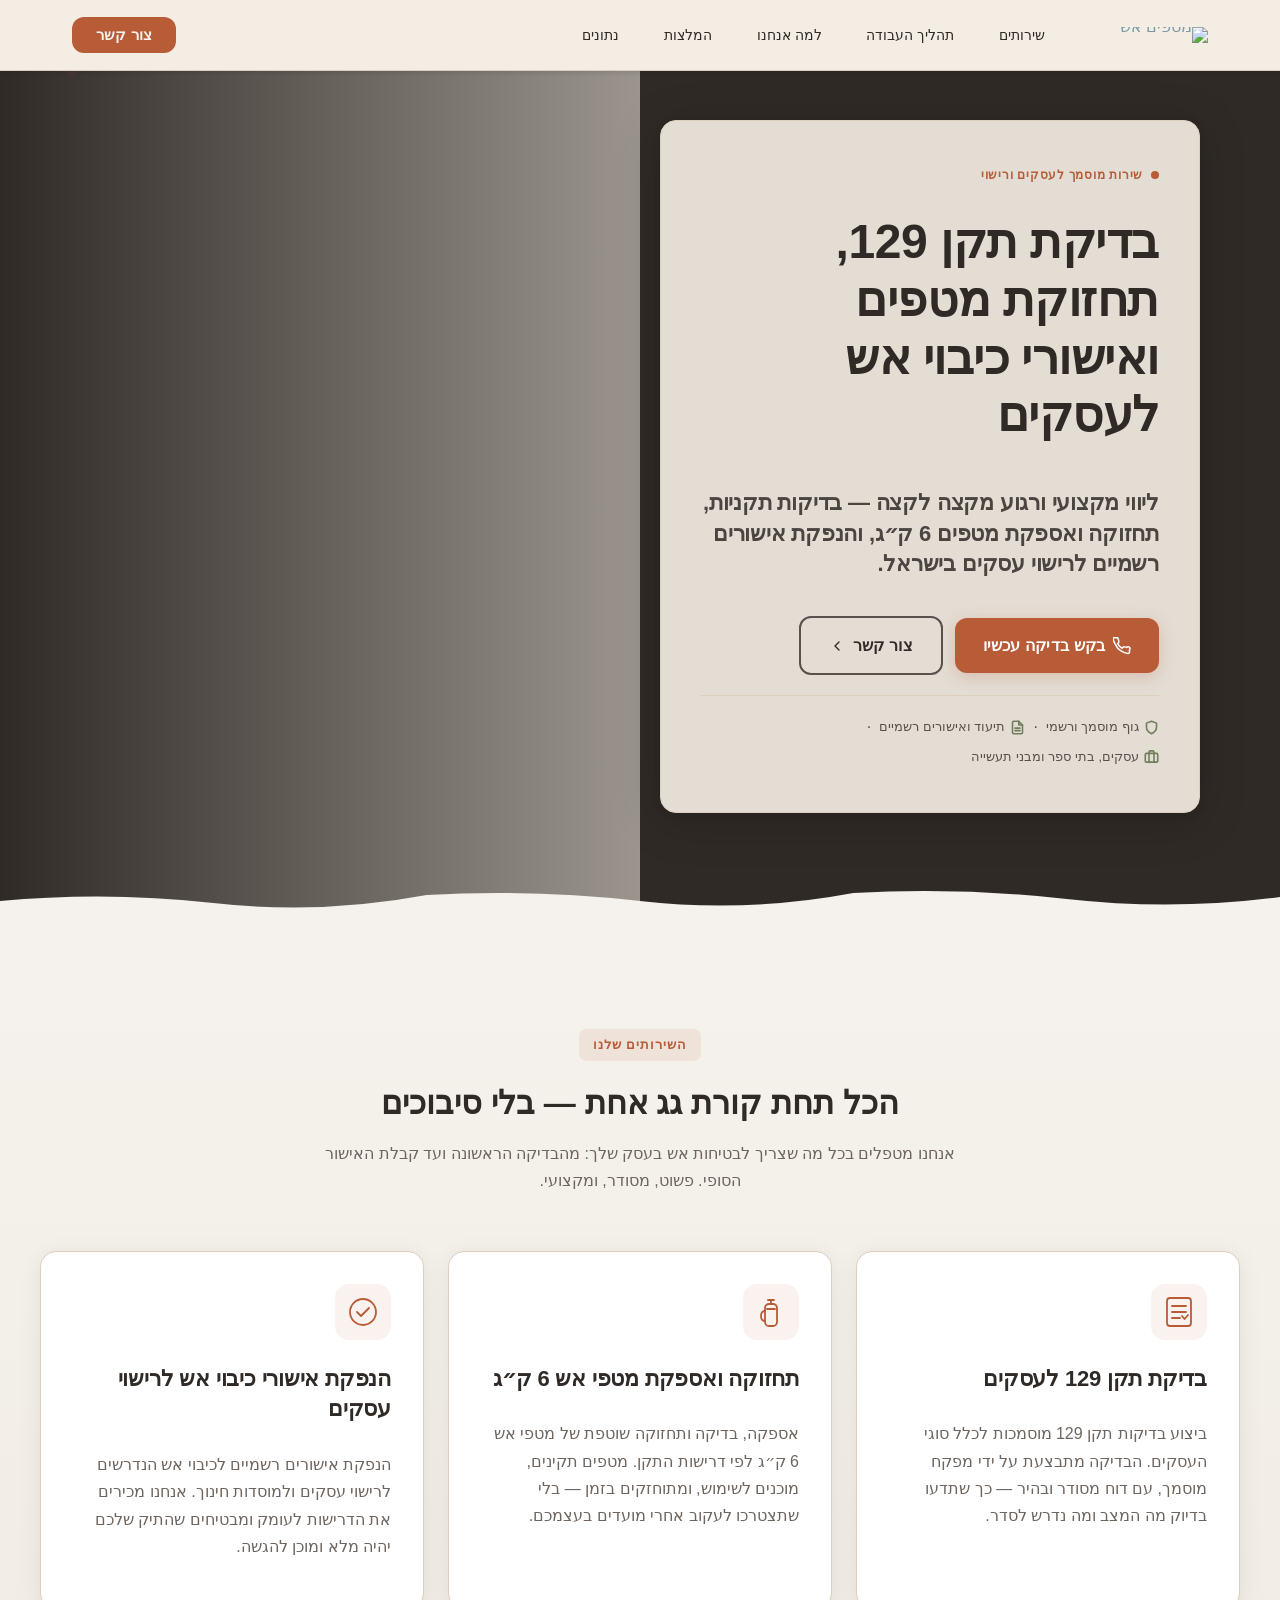
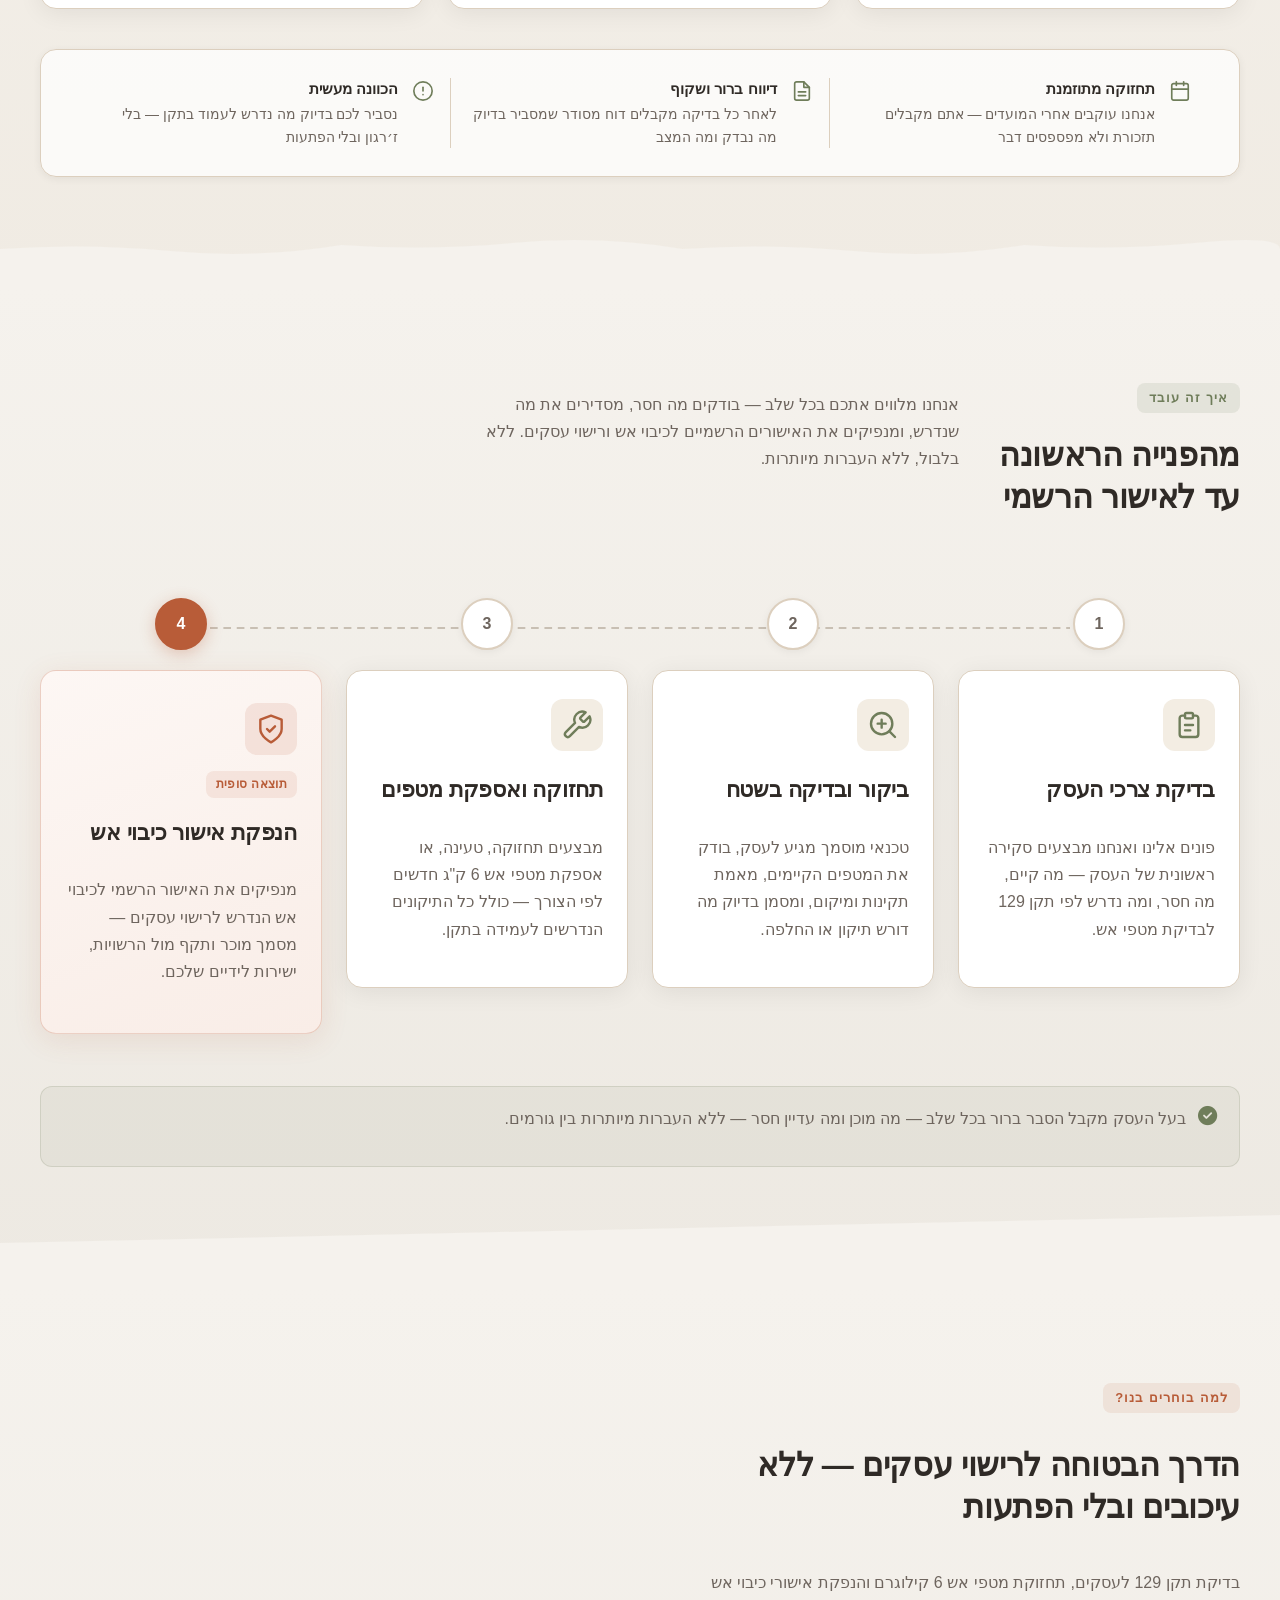
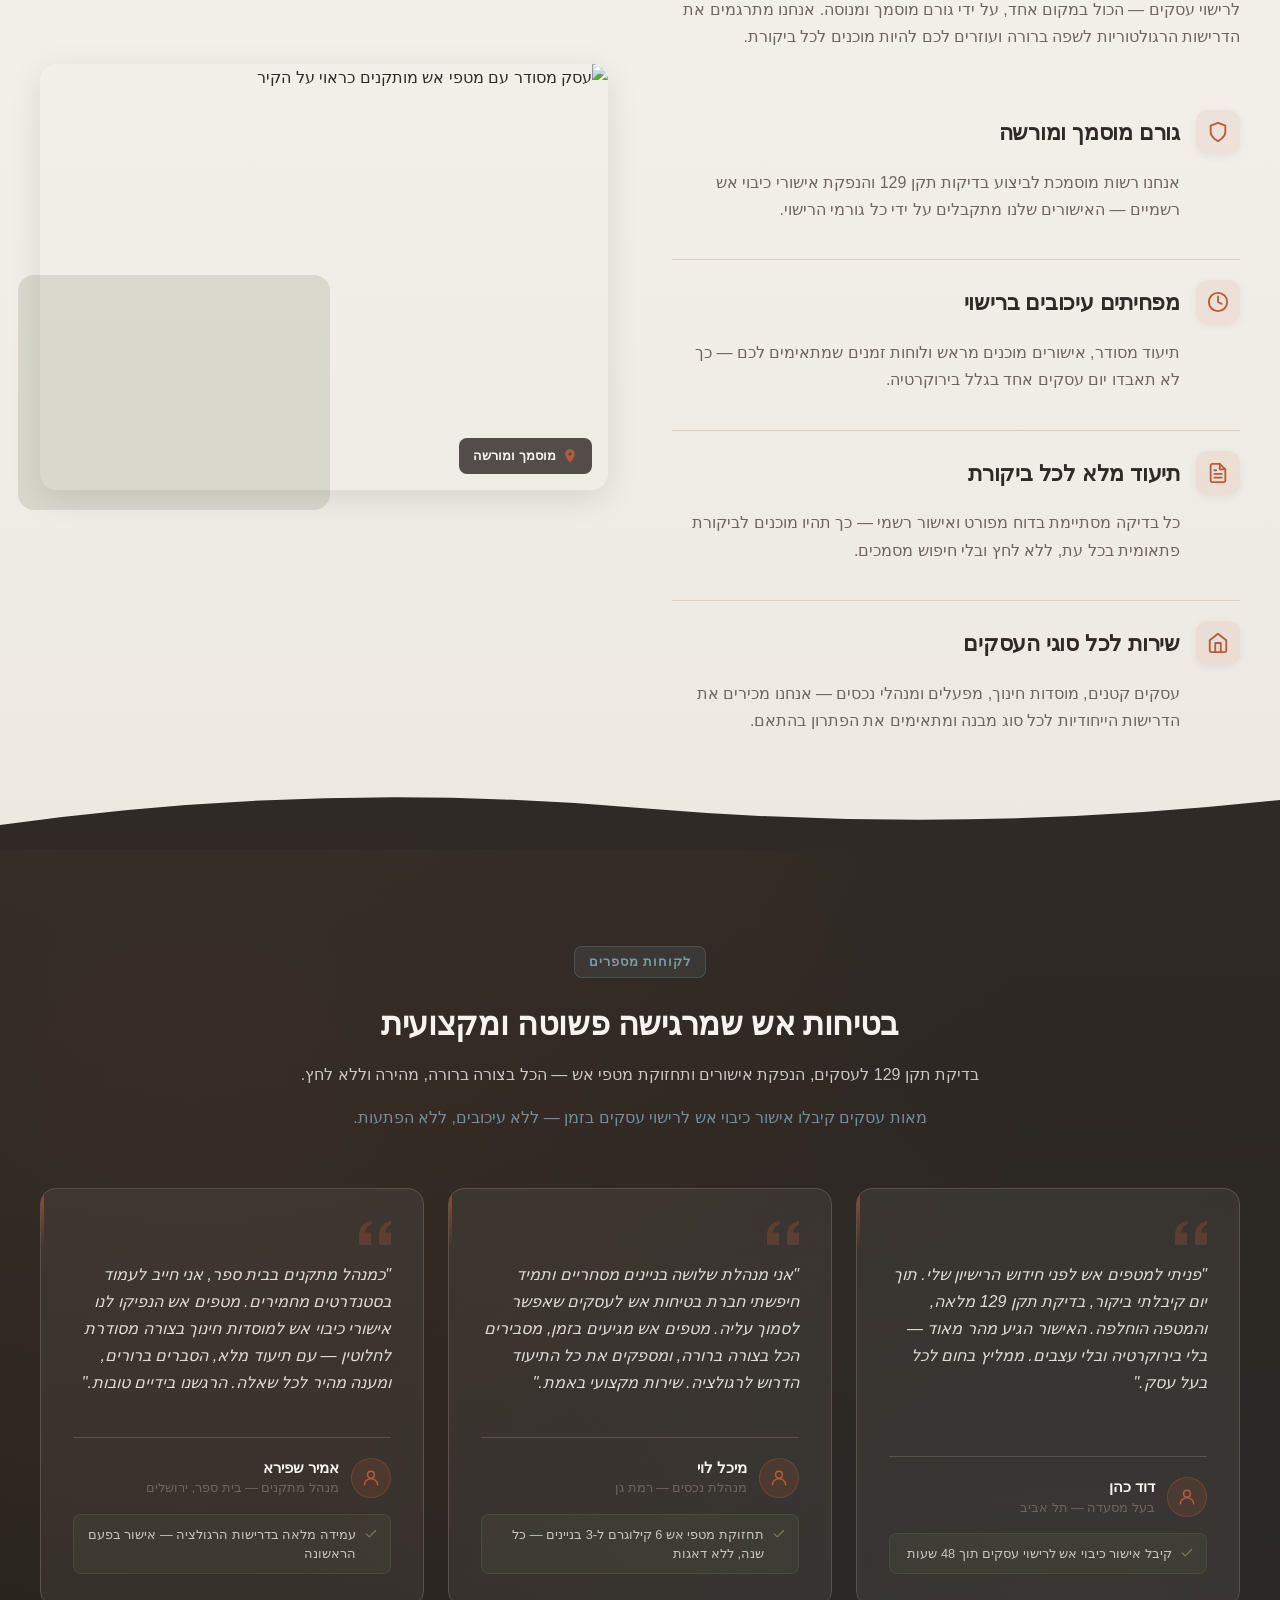
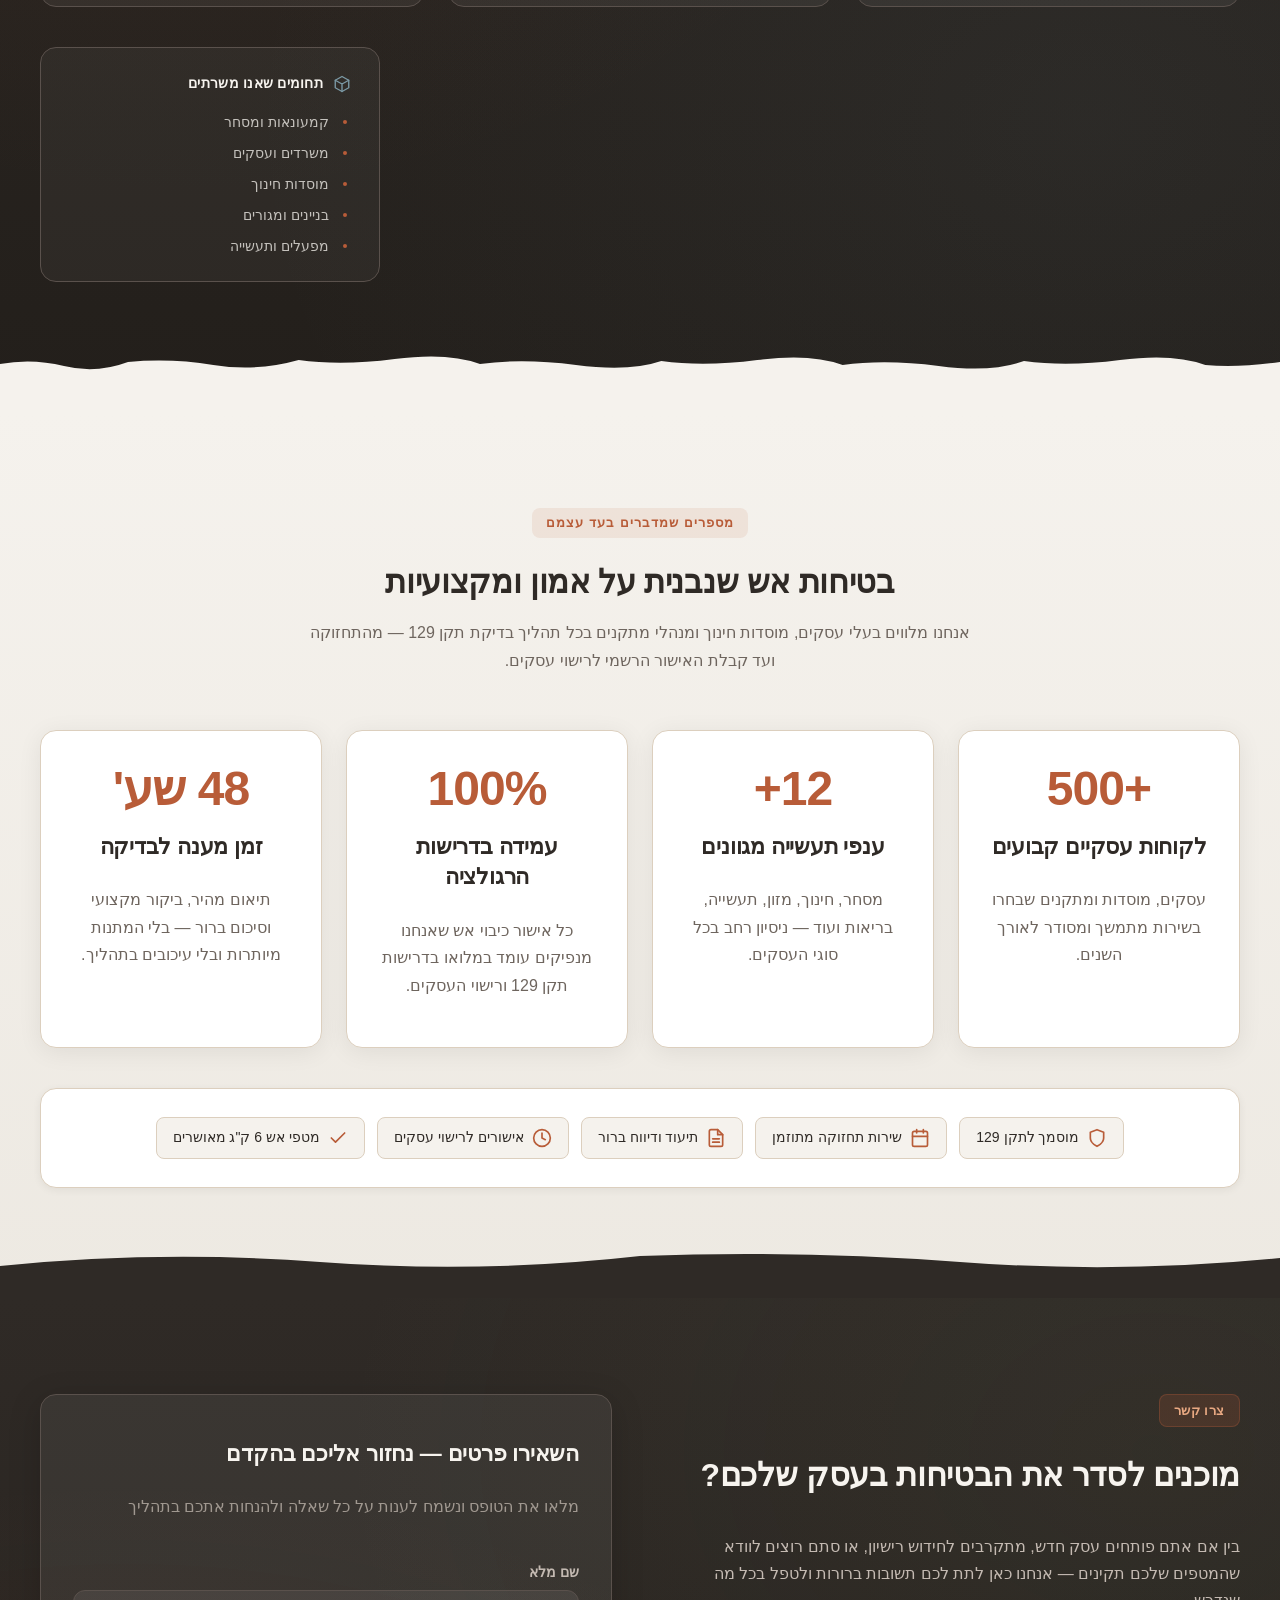
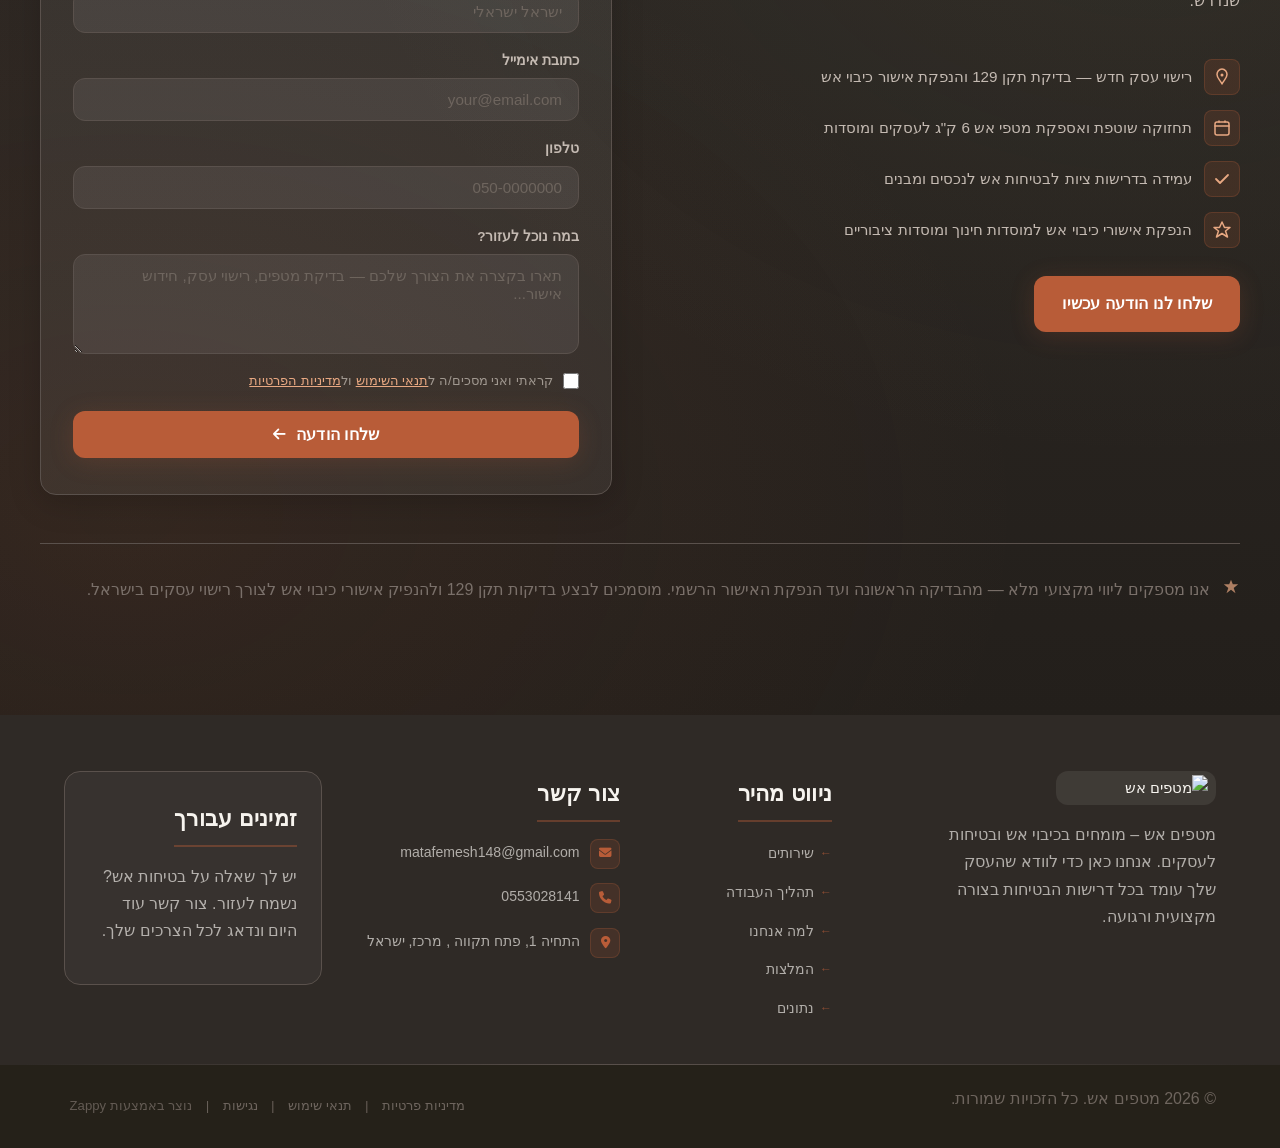
==== commit 3a938f31: "Background sync: Progressive GitHub Sync" ====
--- a/index.html
+++ b/index.html
@@ -343,7 +343,7 @@
     </svg>
   </button>
 
-  <button class="phone-header-btn" data-phone="[business_phone]" aria-label="Call">
+  <button class="phone-header-btn" data-phone="0553028141" aria-label="Call">
     <svg width="20" height="20" viewBox="0 0 24 24" fill="currentColor">
       <path d="M22 16.92v3a2 2 0 0 1-2.18 2 19.79 19.79 0 0 1-8.63-3.07 19.5 19.5 0 0 1-6-6 19.79 19.79 0 0 1-3.07-8.67A2 2 0 0 1 4.11 2h3a2 2 0 0 1 2 1.72 12.84 12.84 0 0 0 .7 2.81 2 2 0 0 1-.45 2.11L8.09 9.91a16 16 0 0 0 6 6l1.27-1.27a2 2 0 0 1 2.11-.45 12.84 12.84 0 0 0 2.81.7A2 2 0 0 1 22 16.92z"></path>
     </svg>
@@ -746,7 +746,7 @@
         const phoneLinks = document.querySelectorAll('a[href^="tel:"]');
         const phoneNumber = phoneLinks.length > 0 
           ? phoneLinks[0].getAttribute('href').replace('tel:', '')
-          : '[business_phone]';
+          : '0553028141';
         
         window.location.href = 'tel:' + phoneNumber;
         console.log('[Navbar] Phone button clicked');
@@ -1525,9 +1525,9 @@
           <img src="/assets/logo.webp" alt="מטפים אש" class="logo">
           <p class="footer-tagline">מטפים אש – מומחים בכיבוי אש ובטיחות לעסקים. אנחנו כאן כדי לוודא שהעסק שלך עומד בכל דרישות הבטיחות בצורה מקצועית ורגועה.</p>
           <div class="footer-social">
-            <a href="[facebook_handle]" aria-label="Facebook"><i class="fab fa-facebook-f"></i></a>
-            <a href="[instagram_handle]" aria-label="Instagram"><i class="fab fa-instagram"></i></a>
-            <a href="[whatsapp_handle]" aria-label="WhatsApp"><i class="fab fa-whatsapp"></i></a>
+            <a href="#" aria-label="Facebook" style="display:none !important;"><i class="fab fa-facebook-f"></i></a>
+            <a href="#" aria-label="Instagram" style="display:none !important;"><i class="fab fa-instagram"></i></a>
+            <a href="#" aria-label="WhatsApp" style="display:none !important;"><i class="fab fa-whatsapp"></i></a>
           </div>
         </div>
 
@@ -1549,14 +1549,14 @@
           <ul class="footer-contact">
             <li>
               <span class="contact-icon"><i class="fas fa-envelope"></i></span>
-              <span class="contact-text"><a href="mailto:[business_email]">[business_email]</a></span>
+              <span class="contact-text"><a href="mailto:matafemesh148@gmail.com">matafemesh148@gmail.com</a></span>
             </li>
             <li>
               <span class="contact-icon"><i class="fas fa-phone"></i></span>
-              <span class="contact-text"><a href="tel:[business_phone]">[business_phone]</a></span>
+              <span class="contact-text"><a href="tel:0553028141">0553028141</a></span>
             </li>
             <li><a href="/"><span class="contact-icon"><i class="fas fa-map-marker-alt"></i></span>
-              <span class="contact-text">[business_address]</span></a></li>
+              <span class="contact-text">התחיה 1, פתח תקווה , מרכז, ישראל</span></a></li>
           </ul>
         </div>
 
@@ -1564,7 +1564,7 @@
         <div class="footer-col footer-cta-col">
           <h3 class="footer-heading">זמינים עבורך</h3>
           <p class="footer-cta-text">יש לך שאלה על בטיחות אש? נשמח לעזור. צור קשר עוד היום ונדאג לכל הצרכים שלך.</p>
-          <a href="[whatsapp_handle]" class="footer-cta-btn"><i class="fab fa-whatsapp"></i> שלח הודעה</a>
+          <a href="#" class="footer-cta-btn" style="display:none !important;"><i class="fab fa-whatsapp"></i> שלח הודעה</a>
         </div>
 
       </div>
